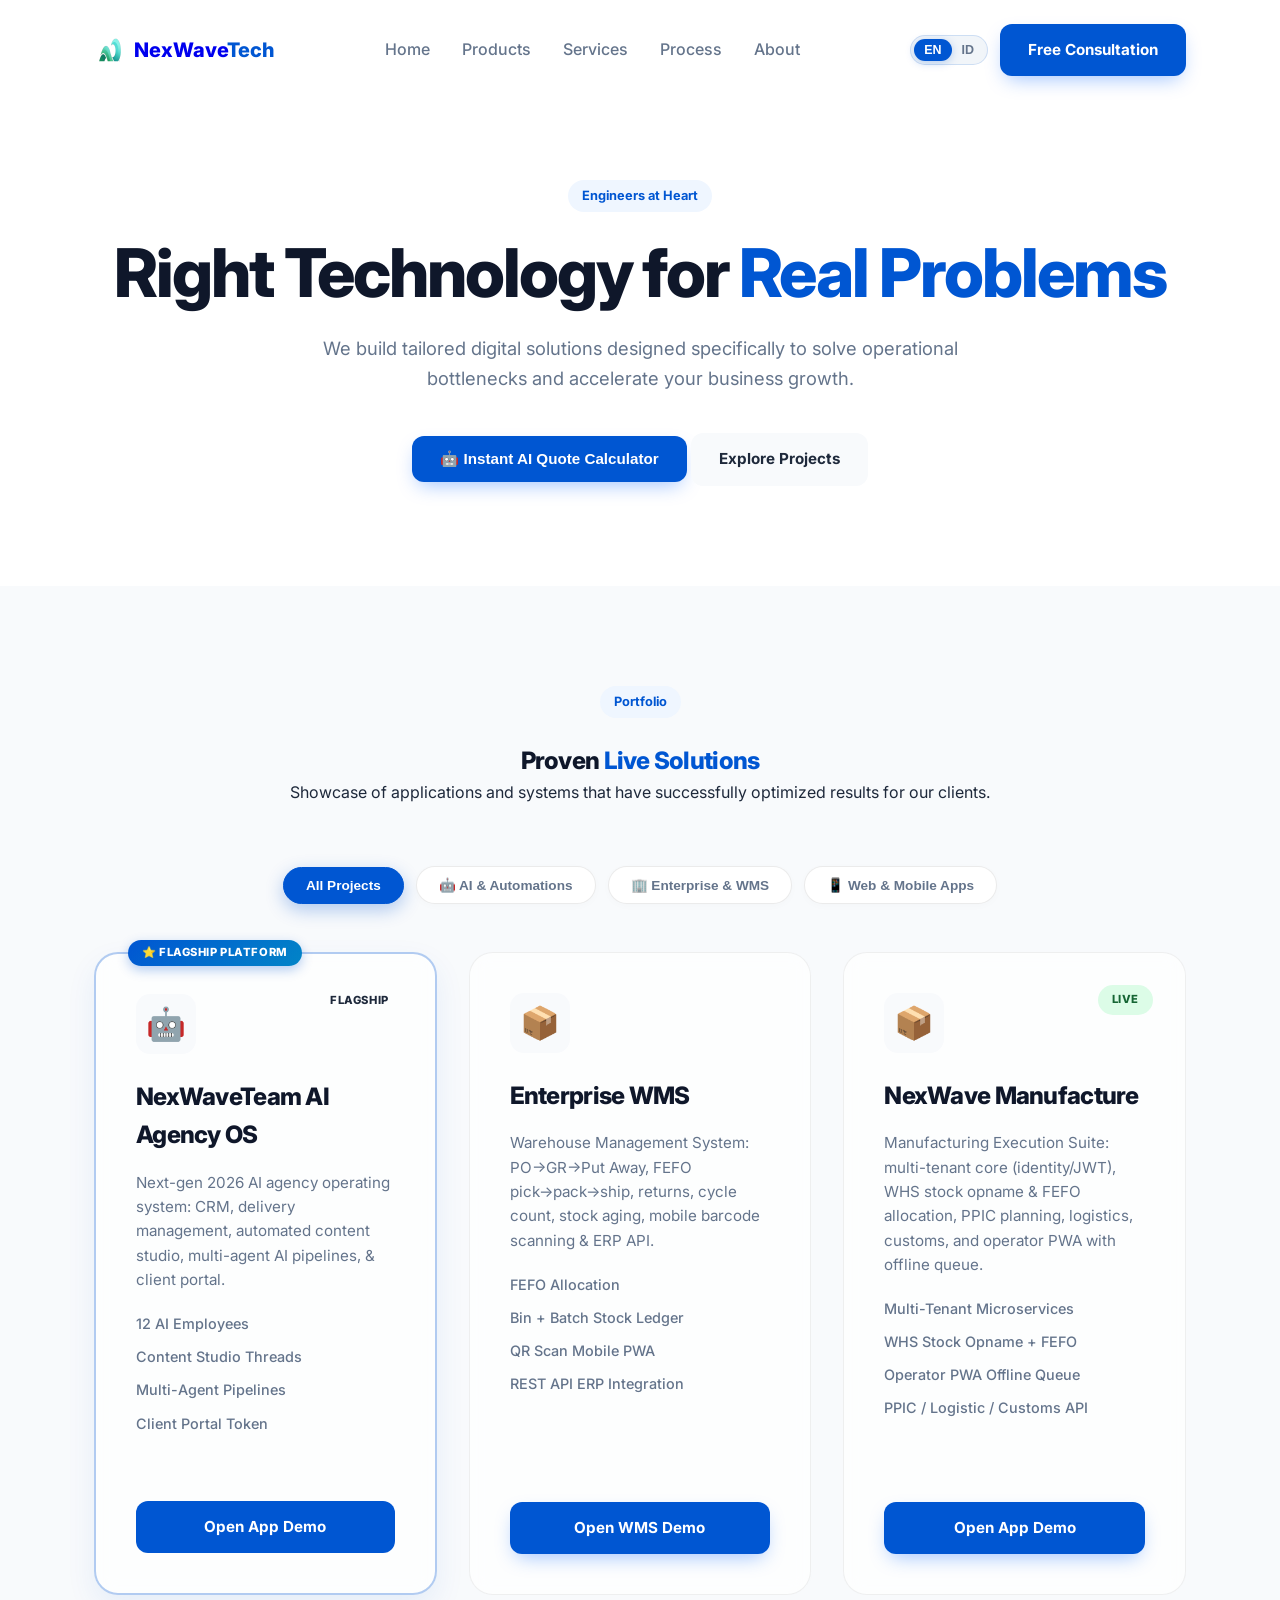
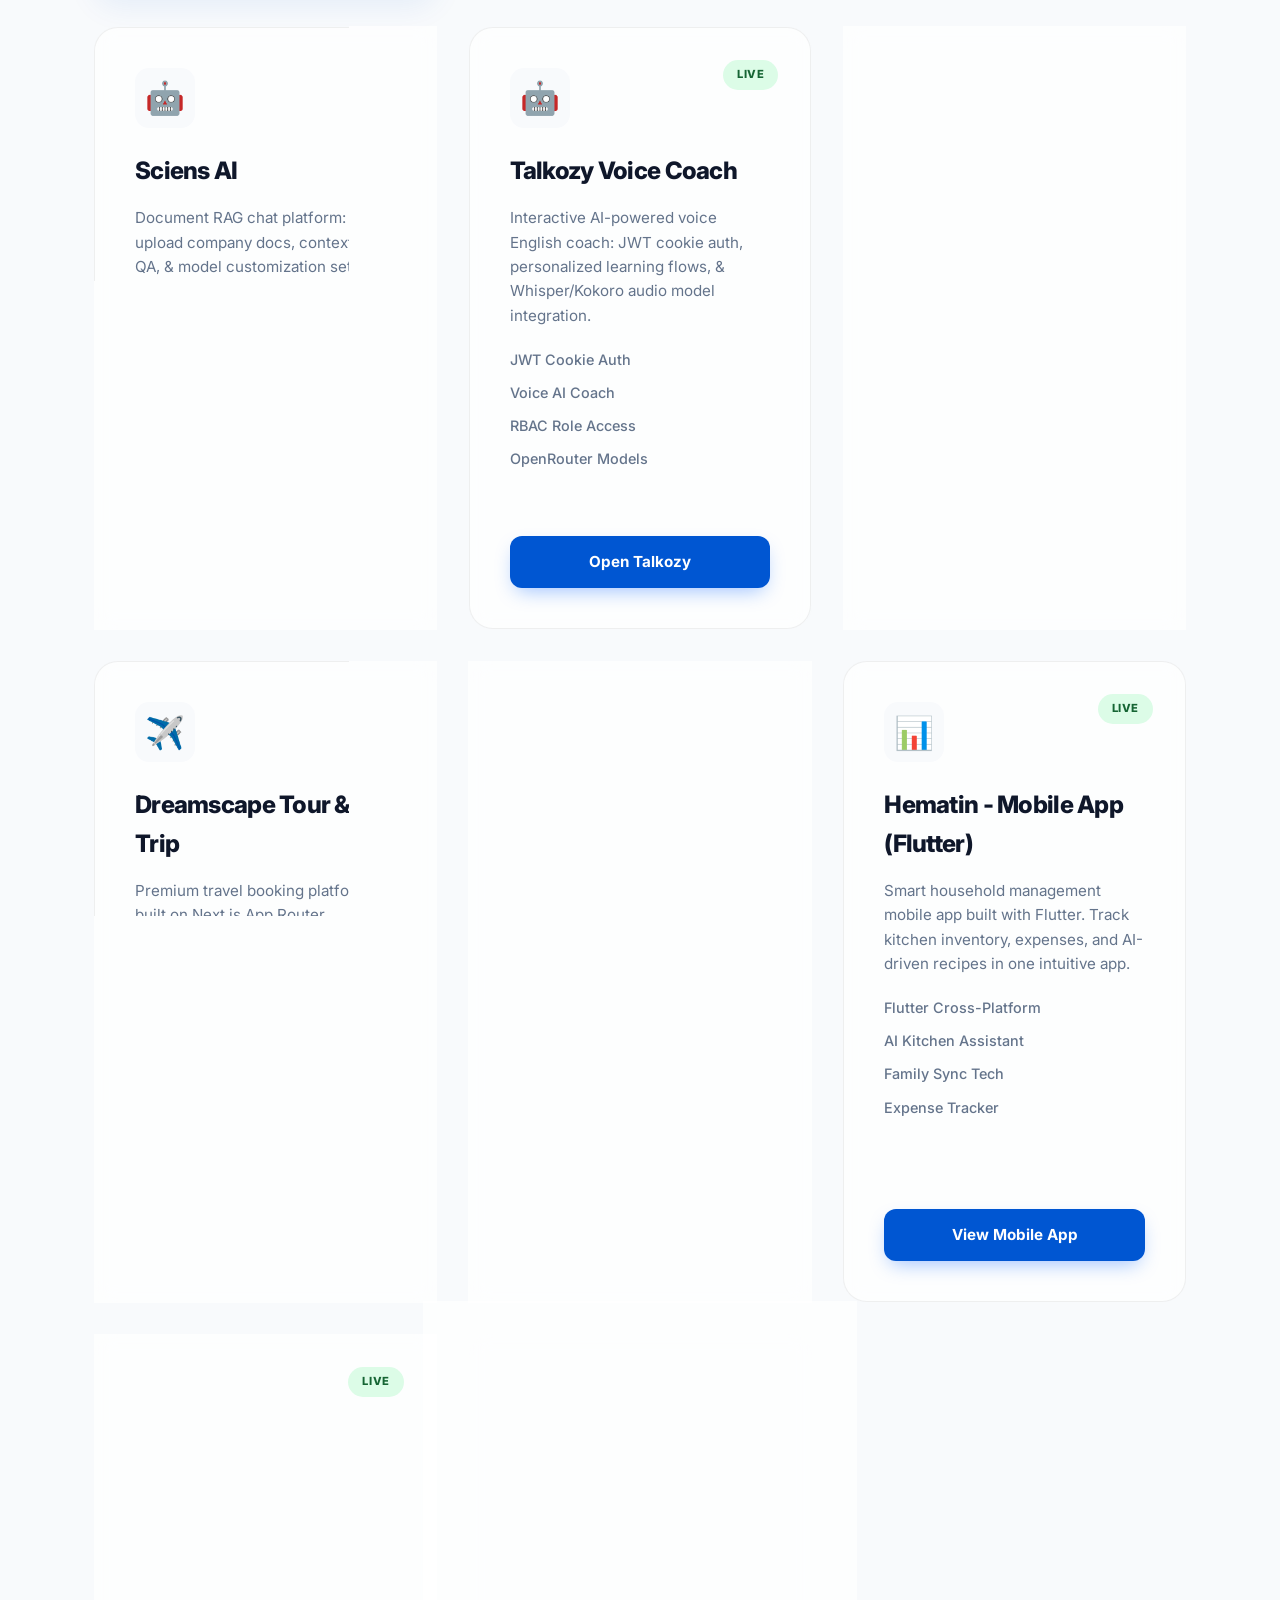
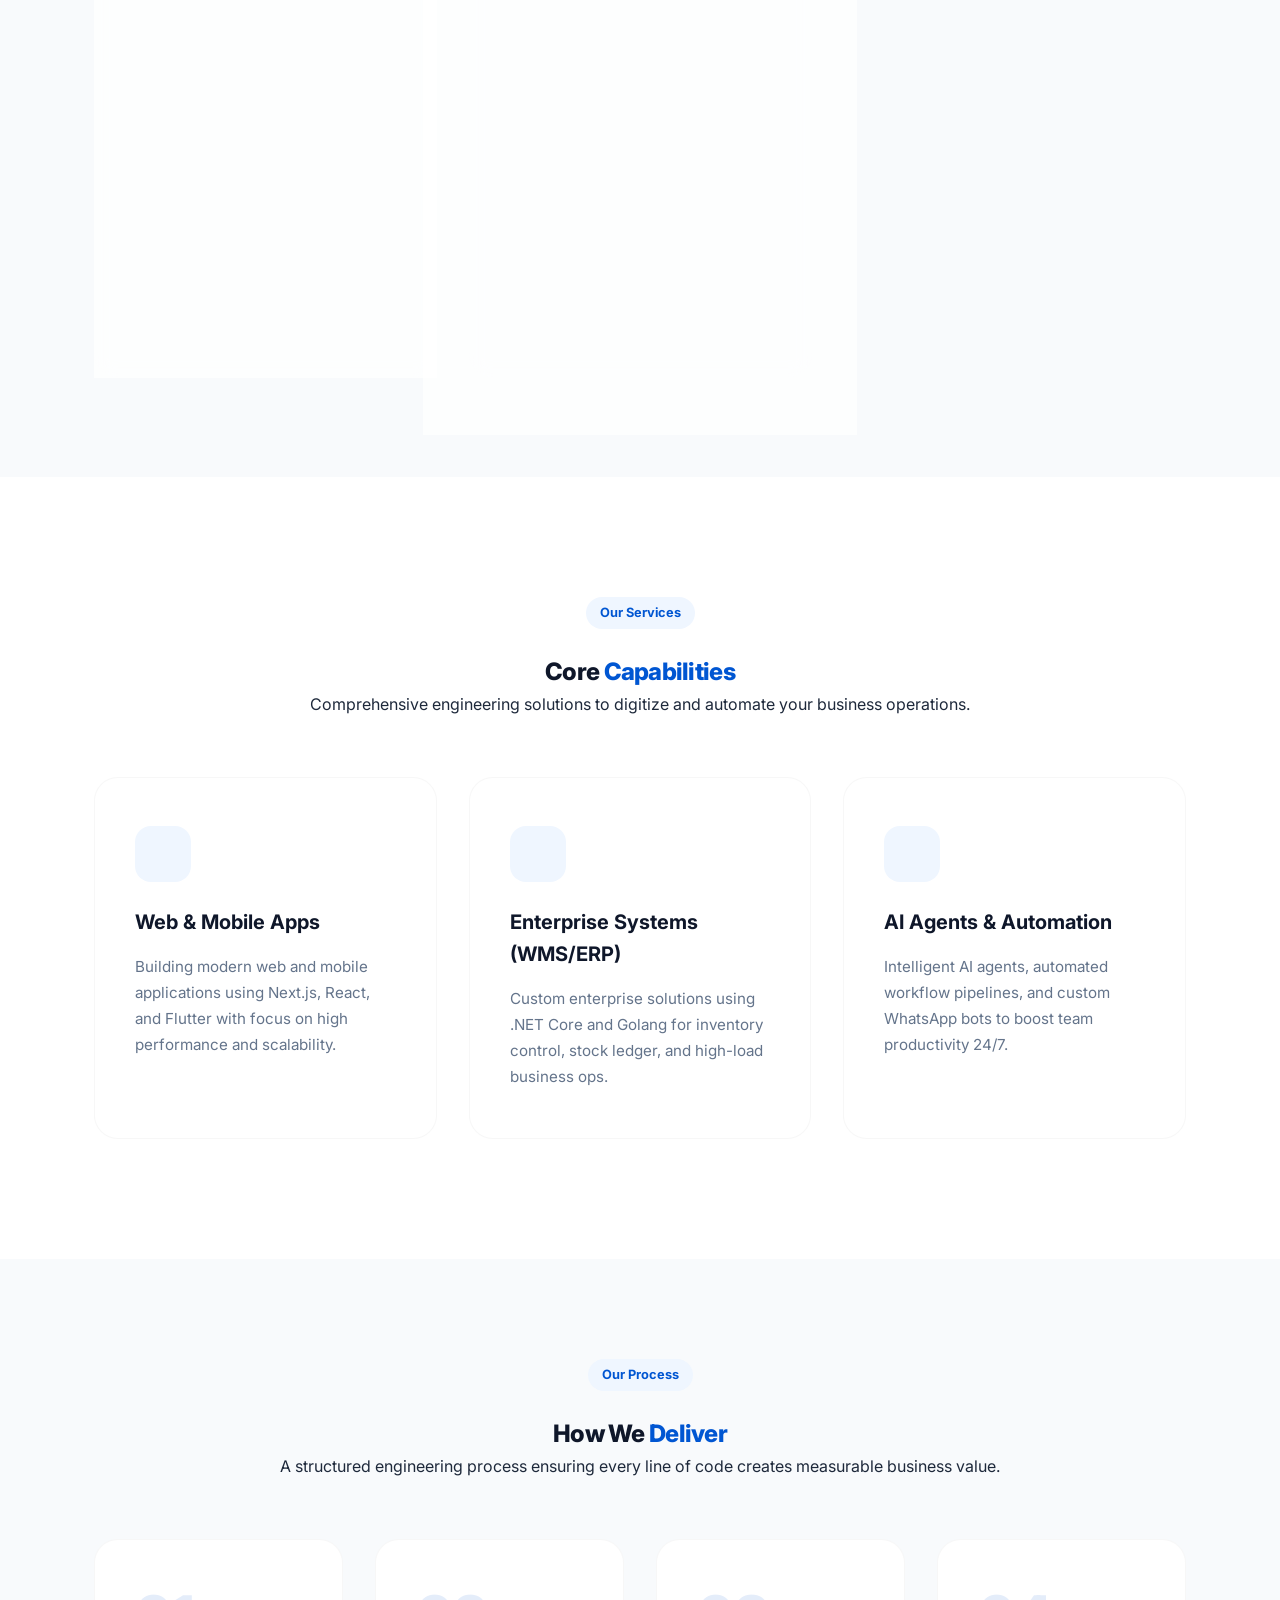
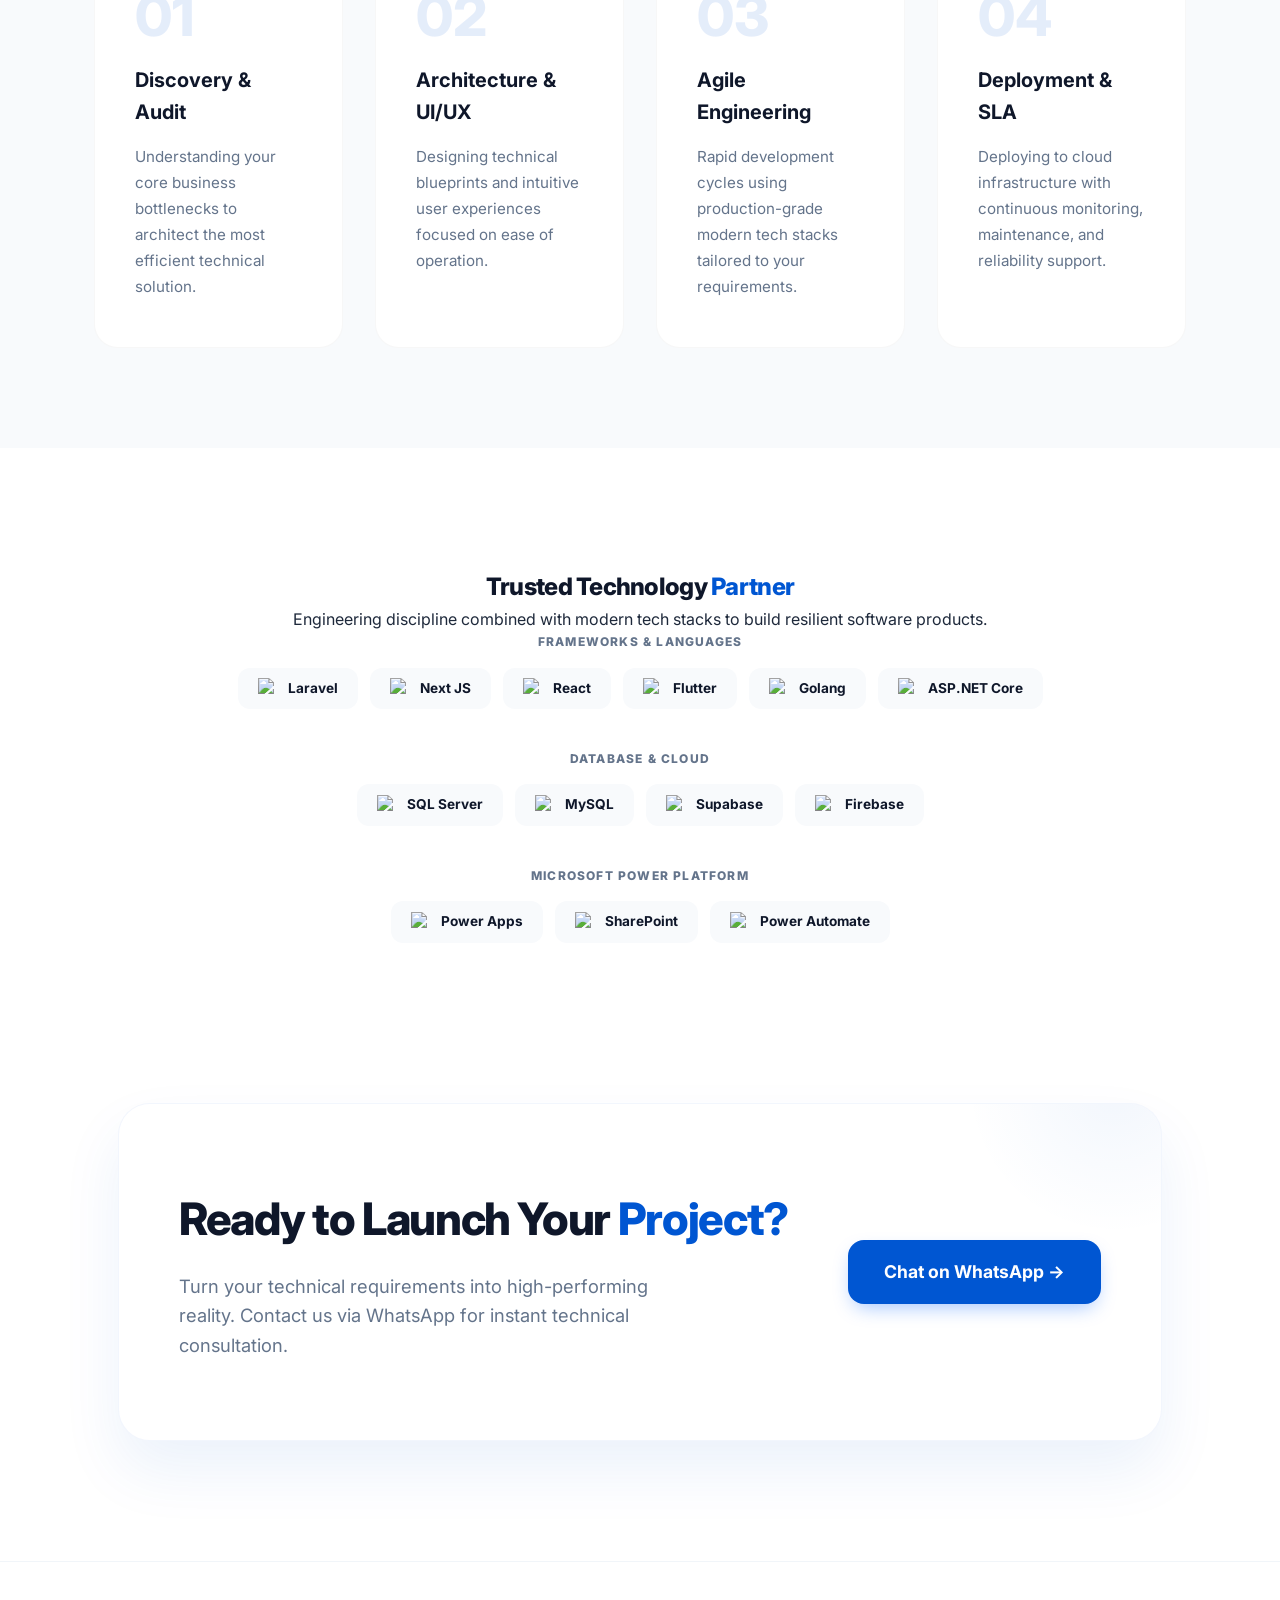
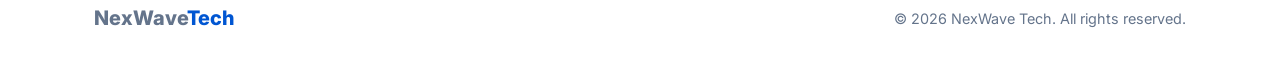
==== index.html @ 40568a96 "feat: add WebSite + SearchAction schema for Google sitelinks search box - Add WebSite JSON-LD with S" ====
<!DOCTYPE html>
<html lang="en">
<head>
    <meta charset="UTF-8">
    <meta name="viewport" content="width=device-width, initial-scale=1.0">
    <title>NexWave Tech - Right Technology for Real Problems</title>
    <meta name="description" content="Independent technology practice for custom web apps, enterprise systems (WMS/ERP), workflow automation, and AI agents.">
    <meta name="keywords" content="custom web apps, enterprise WMS ERP, AI agents automation, Next.js React Flutter, warehouse management system, manufacturing execution system, WhatsApp AI chatbot, workflow automation, software development Indonesia, NexWave Tech">
    <meta name="robots" content="index, follow, max-image-preview:large, max-snippet:-1, max-video-preview:-1">
    <meta name="author" content="NexWave Tech">
    
    <!-- Canonical -->
    <link rel="canonical" href="https://www.nexwave-tech.my.id/">
    
    <!-- Alternate hreflang for bilingual -->
    <link rel="alternate" hreflang="en" href="https://www.nexwave-tech.my.id/">
    <link rel="alternate" hreflang="id" href="https://www.nexwave-tech.my.id/landing-id.html">
    <link rel="alternate" hreflang="x-default" href="https://www.nexwave-tech.my.id/">
    
    <!-- Open Graph -->
    <meta property="og:title" content="NexWave Tech - Right Technology for Real Problems">
    <meta property="og:description" content="Independent technology practice for custom web apps, enterprise systems, and AI automation.">
    <meta property="og:type" content="website">
    <meta property="og:url" content="https://nexwave-tech.my.id">
    <meta property="og:image" content="https://www.nexwave-tech.my.id/assets/logo.png">
    <meta property="og:image:width" content="512">
    <meta property="og:image:height" content="512">
    <meta property="og:site_name" content="NexWave Tech">
    <meta property="og:locale" content="en_US">
    
    <!-- Twitter Card -->
    <meta name="twitter:card" content="summary_large_image">
    <meta name="twitter:title" content="NexWave Tech - Right Technology for Real Problems">
    <meta name="twitter:description" content="Independent technology practice for custom web apps, enterprise systems, and AI automation.">
    <meta name="twitter:image" content="https://www.nexwave-tech.my.id/assets/logo.png">
    
    <!-- JSON-LD Structured Data -->
    <script type="application/ld+json">
    {
      "@context": "https://schema.org",
      "@type": "Organization",
      "name": "NexWave Tech",
      "url": "https://www.nexwave-tech.my.id",
      "logo": "https://www.nexwave-tech.my.id/assets/logo.png",
      "description": "Independent technology practice for custom web apps, enterprise systems, and AI automation.",
      "contactPoint": {
        "@type": "ContactPoint",
        "contactType": "sales",
        "availableLanguage": ["English", "Indonesian"]
      },
      "sameAs": [
        "https://www.nexwave-tech.my.id"
      ]
    }
    </script>

    <!-- WebSite + SearchAction Structured Data (Google Sitelinks Search Box) -->
    <script type="application/ld+json">
    {
      "@context": "https://schema.org",
      "@type": "WebSite",
      "name": "NexWave Tech",
      "url": "https://www.nexwave-tech.my.id/",
      "potentialAction": {
        "@type": "SearchAction",
        "target": {
          "@type": "EntryPoint",
          "urlTemplate": "https://www.nexwave-tech.my.id/?s={search_term_string}"
        },
        "query-input": "required name=search_term_string"
      }
    }
    </script>

    <!-- BreadcrumbList Structured Data -->
    <script type="application/ld+json">
    {
      "@context": "https://schema.org",
      "@type": "BreadcrumbList",
      "itemListElement": [
        {
          "@type": "ListItem",
          "position": 1,
          "name": "Home",
          "item": "https://www.nexwave-tech.my.id/"
        }
      ]
    }
    </script>
    
    <!-- Favicon -->
    <link rel="icon" href="assets/logo.png" type="image/png">
    
    <!-- Google Fonts -->
    <link rel="preconnect" href="https://fonts.googleapis.com">
    <link rel="preconnect" href="https://fonts.gstatic.com" crossorigin>
    <link href="https://fonts.googleapis.com/css2?family=Inter:wght@400;500;600;700;800&display=swap" rel="stylesheet">
    
    <!-- Lucide Icons (deferred) -->
    <script src="https://unpkg.com/lucide@latest" defer></script>
    
    <!-- Preconnect external CDN origins -->
    <link rel="preconnect" href="https://cdn.simpleicons.org" crossorigin>
    <link rel="preconnect" href="https://cdn.jsdelivr.net" crossorigin>
    
    <!-- Custom CSS -->
    <link rel="stylesheet" href="css/style.css">
</head>
<body>

    <!-- Navbar -->
    <nav class="navbar" id="navbar">
        <div class="container nav-container">
            <a href="#" class="logo">
                <img src="assets/logo.png" alt="NexWave Tech Logo" width="32" height="32">
                <span>NexWave<span class="text-accent">Tech</span></span>
            </a>
            <ul class="nav-links" id="navLinks">
                <li><a href="#home" class="nav-link" data-i18n="nav_home">Home</a></li>
                <li><a href="#products" class="nav-link" data-i18n="nav_products">Products</a></li>
                <li><a href="#services" class="nav-link" data-i18n="nav_services">Services</a></li>
                <li><a href="#workflow" class="nav-link" data-i18n="nav_process">Process</a></li>
                <li><a href="#about" class="nav-link" data-i18n="nav_about">About</a></li>
            </ul>
            <div class="nav-cta">
                <div class="lang-toggle-wrap">
                    <button id="langEnBtn" class="lang-btn active">EN</button>
                    <button id="langIdBtn" class="lang-btn">ID</button>
                </div>
                <a href="#" onclick="openContact('wa', event)" class="btn btn-primary btn-sm" data-i18n="nav_cta">Free Consultation</a>
            </div>
        </div>
    </nav>

    <!-- Hero Section -->
    <section class="hero reveal" id="home">
        <div class="container">
            <div class="hero-text">
                <span class="badge" data-i18n="hero_badge">Engineers at Heart</span>
                <h1 data-i18n="hero_title">Right Technology for <span class="text-accent">Real Problems</span></h1>
                <p data-i18n="hero_desc">We build tailored digital solutions designed specifically to solve operational bottlenecks and accelerate your business growth.</p>
                <div class="hero-buttons">
                    <button id="openAiQuoteBtn" class="btn btn-primary" data-i18n="hero_calc_btn">🤖 Instant AI Quote Calculator</button>
                    <a href="#products" class="btn btn-outline" data-i18n="hero_projects_btn">Explore Projects</a>
                </div>
            </div>
        </div>
    </section>

    <!-- 1. Products Section -->
    <section class="products reveal" id="products">
        <div class="container">
            <div class="section-header">
                <span class="badge" data-i18n="prod_badge">Portfolio</span>
                <h2 data-i18n="prod_title">Proven <span class="text-accent">Live Solutions</span></h2>
                <p data-i18n="prod_desc">Showcase of applications and systems that have successfully optimized results for our clients.</p>
            </div>
            <div class="category-filter-bar" id="categoryFilterBar">
                <button class="filter-tab active" data-category="all" data-i18n="filter_all">All Projects</button>
                <button class="filter-tab" data-category="ai" data-i18n="filter_ai">🤖 AI & Automations</button>
                <button class="filter-tab" data-category="enterprise" data-i18n="filter_enterprise">🏢 Enterprise & WMS</button>
                <button class="filter-tab" data-category="web" data-i18n="filter_web">📱 Web & Mobile Apps</button>
            </div>
            <div class="products-grid" id="productsGrid"></div>
        </div>
    </section>

    <!-- 2. Services Section -->
    <section class="services reveal" id="services">
        <div class="container">
            <div class="section-header">
                <span class="badge" data-i18n="serv_badge">Our Services</span>
                <h2 data-i18n="serv_title">Core <span class="text-accent">Capabilities</span></h2>
                <p data-i18n="serv_desc">Comprehensive engineering solutions to digitize and automate your business operations.</p>
            </div>
            <div class="services-grid">
                <div class="service-card">
                    <div class="s-icon-wrap"><i data-lucide="globe"></i></div>
                    <h4 data-i18n="serv_1_title">Web & Mobile Apps</h4>
                    <p data-i18n="serv_1_desc">Building modern web and mobile applications using Next.js, React, and Flutter with focus on high performance and scalability.</p>
                </div>
                <div class="service-card">
                    <div class="s-icon-wrap"><i data-lucide="layers"></i></div>
                    <h4 data-i18n="serv_2_title">Enterprise Systems (WMS/ERP)</h4>
                    <p data-i18n="serv_2_desc">Custom enterprise solutions using .NET Core and Golang for inventory control, stock ledger, and high-load business ops.</p>
                </div>
                <div class="service-card">
                    <div class="s-icon-wrap"><i data-lucide="zap"></i></div>
                    <h4 data-i18n="serv_3_title">AI Agents & Automation</h4>
                    <p data-i18n="serv_3_desc">Intelligent AI agents, automated workflow pipelines, and custom WhatsApp bots to boost team productivity 24/7.</p>
                </div>
            </div>
        </div>
    </section>

    <!-- 3. Workflow Section -->
    <section class="workflow reveal" id="workflow">
        <div class="container">
            <div class="section-header">
                <span class="badge" data-i18n="flow_badge">Our Process</span>
                <h2 data-i18n="flow_title">How We <span class="text-accent">Deliver</span></h2>
                <p data-i18n="flow_desc">A structured engineering process ensuring every line of code creates measurable business value.</p>
            </div>
            <div class="workflow-grid">
                <div class="workflow-item">
                    <div class="w-number">01</div>
                    <h4 data-i18n="flow_1_title">Discovery & Audit</h4>
                    <p data-i18n="flow_1_desc">Understanding your core business bottlenecks to architect the most efficient technical solution.</p>
                </div>
                <div class="workflow-item">
                    <div class="w-number">02</div>
                    <h4 data-i18n="flow_2_title">Architecture & UI/UX</h4>
                    <p data-i18n="flow_2_desc">Designing technical blueprints and intuitive user experiences focused on ease of operation.</p>
                </div>
                <div class="workflow-item">
                    <div class="w-number">03</div>
                    <h4 data-i18n="flow_3_title">Agile Engineering</h4>
                    <p data-i18n="flow_3_desc">Rapid development cycles using production-grade modern tech stacks tailored to your requirements.</p>
                </div>
                <div class="workflow-item">
                    <div class="w-number">04</div>
                    <h4 data-i18n="flow_4_title">Deployment & SLA</h4>
                    <p data-i18n="flow_4_desc">Deploying to cloud infrastructure with continuous monitoring, maintenance, and reliability support.</p>
                </div>
            </div>
        </div>
    </section>

    <!-- 4. About Section -->
    <section class="about reveal" id="about">
        <div class="container">
            <div class="about-header">
                <h2 data-i18n="about_title">Trusted Technology <span class="text-accent">Partner</span></h2>
                <p data-i18n="about_desc">Engineering discipline combined with modern tech stacks to build resilient software products.</p>
                
                <div class="tech-group">
                    <p class="tech-label" data-i18n="tech_label_1">Frameworks & Languages</p>
                    <div class="tech-stack">
                        <div class="tech-item"><img src="https://cdn.simpleicons.org/laravel" width="20" height="20" alt="Laravel" loading="lazy"> Laravel</div>
                        <div class="tech-item"><img src="https://cdn.simpleicons.org/nextdotjs" width="20" height="20" alt="Next.js" loading="lazy"> Next JS</div>
                        <div class="tech-item"><img src="https://cdn.simpleicons.org/react" width="20" height="20" alt="React" loading="lazy"> React</div>
                        <div class="tech-item"><img src="https://cdn.simpleicons.org/flutter" width="20" height="20" alt="Flutter" loading="lazy"> Flutter</div>
                        <div class="tech-item"><img src="https://cdn.simpleicons.org/go" width="20" height="20" alt="Golang" loading="lazy"> Golang</div>
                        <div class="tech-item"><img src="https://cdn.simpleicons.org/dotnet" width="20" height="20" alt=".Net" loading="lazy"> ASP.NET Core</div>
                    </div>
                </div>

                <div class="tech-group">
                    <p class="tech-label" data-i18n="tech_label_2">Database & Cloud</p>
                    <div class="tech-stack">
                        <div class="tech-item"><img src="https://cdn.jsdelivr.net/gh/devicons/devicon@latest/icons/microsoftsqlserver/microsoftsqlserver-plain.svg" width="20" height="20" alt="SQL Server" loading="lazy"> SQL Server</div>
                        <div class="tech-item"><img src="https://cdn.simpleicons.org/mysql" width="20" height="20" alt="MySQL" loading="lazy"> MySQL</div>
                        <div class="tech-item"><img src="https://cdn.simpleicons.org/supabase" width="20" height="20" alt="Supabase" loading="lazy"> Supabase</div>
                        <div class="tech-item"><img src="https://cdn.simpleicons.org/firebase" width="20" height="20" alt="Firebase" loading="lazy"> Firebase</div>
                    </div>
                </div>

                <div class="tech-group">
                    <p class="tech-label" data-i18n="tech_label_3">Microsoft Power Platform</p>
                    <div class="tech-stack">
                        <div class="tech-item"><img src="https://cdn.jsdelivr.net/npm/simple-icons@v11/icons/powerapps.svg" width="20" height="20" alt="Power Apps" loading="lazy"> Power Apps</div>
                        <div class="tech-item"><img src="https://cdn.jsdelivr.net/npm/simple-icons@v11/icons/microsoftsharepoint.svg" width="20" height="20" alt="SharePoint" loading="lazy"> SharePoint</div>
                        <div class="tech-item"><img src="https://cdn.jsdelivr.net/npm/simple-icons@v11/icons/powerautomate.svg" width="20" height="20" alt="Power Automate" loading="lazy"> Power Automate</div>
                    </div>
                </div>
            </div>
        </div>
    </section>

    <!-- Contact Section -->
    <section class="contact reveal" id="contact">
        <div class="container">
            <div class="cta-banner">
                <div class="cta-content">
                    <h2 data-i18n="contact_title">Ready to Launch Your <span class="text-accent">Project?</span></h2>
                    <p data-i18n="contact_desc">Turn your technical requirements into high-performing reality. Contact us via WhatsApp for instant technical consultation.</p>
                </div>
                <div class="cta-action">
                    <a href="#" onclick="openContact('wa', event)" class="btn btn-primary" data-i18n="contact_btn">
                        Chat on WhatsApp →
                    </a>
                </div>
            </div>
        </div>
    </section>

    <!-- Footer -->
    <footer class="footer">
        <div class="container">
            <div class="footer-content">
                <div class="logo">
                    <span>NexWave<span class="text-accent">Tech</span></span>
                </div>
                <p>&copy; 2026 NexWave Tech. All rights reserved.</p>
            </div>
        </div>
    </footer>

    <!-- AI Instant Quote Calculator Modal -->
    <div id="aiQuoteModal" class="quote-modal-backdrop">
        <div class="quote-modal">
            <div class="quote-modal-header">
                <div class="quote-modal-title">
                    <span class="quote-icon">🤖</span>
                    <div>
                        <h3 data-i18n="modal_title">Hey, I'm Nexy! 👋</h3>
                        <p data-i18n="modal_desc">Describe your project idea — I'll instantly analyze the architecture, recommend the best tech stack, and break down the timeline!</p>
                    </div>
                </div>
                <button id="closeAiQuoteBtn" class="quote-close-btn">&times;</button>
            </div>
            
            <div class="quote-modal-body">
                <form id="aiQuoteForm" class="quote-form">
                    <div class="form-group">
                        <label class="form-label" data-i18n="modal_desc_label" style="font-weight:600; font-size:15px; margin-bottom:8px; display:block;">Describe Your Project / Requirements:</label>
                        <textarea id="quotePrompt" class="form-input" rows="4" placeholder="Example: I need a POS cashier app for my retail store with barcode scanning, receipt printing, stock management, and real-time sales dashboard..." style="resize:vertical; min-height:110px; padding:14px; font-size:14px; border-radius:12px;" required></textarea>
                    </div>

                    <button type="submit" class="btn btn-primary btn-block" id="calcSubmitBtn" data-i18n="modal_submit_btn">
                        ⚡ Generate AI Estimate Now
                    </button>
                </form>

                <!-- AI Output Result Box -->
                <div id="quoteResultBox" class="quote-result-box" style="display: none;">
                    <div class="result-badge" data-i18n="modal_res_badge">✓ AI Architecture Analysis Complete</div>
                    <h4 id="resTitle" class="res-title">Estimated Solution</h4>
                    
                    <div class="res-grid">
                        <div class="res-item">
                            <span class="res-label" data-i18n="res_time_label">Estimated Timeline</span>
                            <span id="resTime" class="res-val">2 - 3 Weeks</span>
                        </div>
                        <div class="res-item">
                            <span class="res-label" data-i18n="res_stack_label">Recommended Tech Stack</span>
                            <span id="resStack" class="res-val">Next.js 15, PWA, Tailwind CSS, PostgreSQL</span>
                        </div>
                    </div>

                    <div class="res-features-wrap">
                        <span class="res-label" data-i18n="res_feat_label">Key Architectural Features:</span>
                        <ul id="resFeatures" class="res-features"></ul>
                    </div>

                    <div class="res-action">
                        <button id="sendWaQuoteBtn" class="btn btn-accent btn-block" data-i18n="res_wa_btn">
                            💬 Send AI Architecture Proposal to WhatsApp
                        </button>
                    </div>
                </div>
            </div>
        </div>
    </div>

    <!-- Dynamic Encrypted WhatsApp Link Helper & Bilingual Engine -->
    <script>
        function openContact(type, event, text) {
            if (event) event.preventDefault();
            if (type === 'wa') {
                const country = '62';
                const num1 = '812';
                const num2 = '2229';
                const num3 = '7568';
                let url = 'https://wa.me/' + country + num1 + num2 + num3;
                if (text) {
                    url += '?text=' + encodeURIComponent(text);
                }
                window.open(url, '_blank');
            }
        }

        // i18n Translation Dictionary
        const i18n = {
            en: {
                nav_home: "Home",
                nav_products: "Products",
                nav_services: "Services",
                nav_process: "Process",
                nav_about: "About",
                nav_cta: "Free Consultation",
                hero_badge: "Engineers at Heart",
                hero_title: 'Right Technology for <span class="text-accent">Real Problems</span>',
                hero_desc: "We build tailored digital solutions designed specifically to solve operational bottlenecks and accelerate your business growth.",
                hero_calc_btn: "🤖 Instant AI Quote Calculator",
                hero_projects_btn: "Explore Projects",
                prod_badge: "Portfolio",
                prod_title: 'Proven <span class="text-accent">Live Solutions</span>',
                prod_desc: "Showcase of applications and systems that have successfully optimized results for our clients.",
                filter_all: "All Projects",
                filter_ai: "🤖 AI & Automations",
                filter_enterprise: "🏢 Enterprise & WMS",
                filter_web: "📱 Web & Mobile Apps",
                serv_badge: "Our Services",
                serv_title: 'Core <span class="text-accent">Capabilities</span>',
                serv_desc: "Comprehensive engineering solutions to digitize and automate your business operations.",
                serv_1_title: "Web & Mobile Apps",
                serv_1_desc: "Building modern web and mobile applications using Next.js, React, and Flutter with focus on high performance and scalability.",
                serv_2_title: "Enterprise Systems (WMS/ERP)",
                serv_2_desc: "Custom enterprise solutions using .NET Core and Golang for inventory control, stock ledger, and high-load business ops.",
                serv_3_title: "AI Agents & Automation",
                serv_3_desc: "Intelligent AI agents, automated workflow pipelines, and custom WhatsApp bots to boost team productivity 24/7.",
                flow_badge: "Our Process",
                flow_title: 'How We <span class="text-accent">Deliver</span>',
                flow_desc: "A structured engineering process ensuring every line of code creates measurable business value.",
                flow_1_title: "Discovery & Audit",
                flow_1_desc: "Understanding your core business bottlenecks to architect the most efficient technical solution.",
                flow_2_title: "Architecture & UI/UX",
                flow_2_desc: "Designing technical blueprints and intuitive user experiences focused on ease of operation.",
                flow_3_title: "Agile Engineering",
                flow_3_desc: "Rapid development cycles using production-grade modern tech stacks tailored to your requirements.",
                flow_4_title: "Deployment & SLA",
                flow_4_desc: "Deploying to cloud infrastructure with continuous monitoring, maintenance, and reliability support.",
                about_title: 'Trusted Technology <span class="text-accent">Partner</span>',
                about_desc: "Engineering discipline combined with modern tech stacks to build resilient software products.",
                tech_label_1: "Frameworks & Languages",
                tech_label_2: "Database & Cloud",
                tech_label_3: "Microsoft Power Platform",
                contact_title: 'Ready to Launch Your <span class="text-accent">Project?</span>',
                contact_desc: "Turn your technical requirements into high-performing reality. Contact us via WhatsApp for instant technical consultation.",
                contact_btn: "Chat on WhatsApp →",
                modal_title: "Hey, I'm Nexy! 👋",
                modal_desc: "Describe your project idea — I'll instantly analyze the architecture, recommend the best tech stack, and break down the timeline!",
                modal_desc_label: "Describe Your Project / Requirements:",
                modal_submit_btn: "⚡ Generate AI Estimate Now",
                modal_res_badge: "✓ AI Architecture Analysis Complete",
                res_time_label: "Estimated Timeline",
                res_stack_label: "Recommended Tech Stack",
                res_feat_label: "Key Architectural Features:",
                res_wa_btn: "💬 Send AI Architecture Proposal to WhatsApp",
                prompt_placeholder: "Example: I need a POS cashier app for my retail store with barcode scanning, receipt printing, stock management, and real-time sales dashboard..."
            },
            id: {
                nav_home: "Beranda",
                nav_products: "Produk",
                nav_services: "Layanan",
                nav_process: "Proses",
                nav_about: "Tentang",
                nav_cta: "Konsultasi Gratis",
                hero_badge: "Engineers at Heart",
                hero_title: 'Teknologi Tepat untuk <span class="text-accent">Masalah Nyata</span>',
                hero_desc: "Kami membangun solusi digital yang dirancang khusus untuk menjawab tantangan operasional dan mempercepat efisiensi bisnis Anda.",
                hero_calc_btn: "🤖 Kalkulator Estimasi AI Instan",
                hero_projects_btn: "Lihat Project",
                prod_badge: "Portfolio",
                prod_title: 'Solusi yang <span class="text-accent">Telah Berjalan</span>',
                prod_desc: "Showcase aplikasi dan sistem yang telah berhasil mengoptimalkan hasil bisnis klien kami.",
                filter_all: "Semua Project",
                filter_ai: "🤖 AI & Automations",
                filter_enterprise: "🏢 Enterprise & WMS",
                filter_web: "📱 Web & Mobile Apps",
                serv_badge: "Layanan Kami",
                serv_title: 'Layanan <span class="text-accent">Unggulan</span>',
                serv_desc: "Solusi teknologi komprehensif untuk mendigitalisasi dan mengotomatisasi bisnis Anda.",
                serv_1_title: "Web & Mobile Apps",
                serv_1_desc: "Membangun platform web dan mobile modern berbasis Next.js, React, dan Flutter dengan fokus pada performa dan skalabilitas tinggi.",
                serv_2_title: "Enterprise Systems (WMS/ERP)",
                serv_2_desc: "Pengembangan sistem kustom (ERP/WMS) menggunakan .NET Core dan Golang untuk efisiensi bisnis dan kelola stok skala besar.",
                serv_3_title: "AI Agents & Automations",
                serv_3_desc: "Asisten AI cerdas, otomatisasi workflow, dan chatbot WhatsApp kustom untuk meningkatkan produktivitas tim Anda 24/7.",
                flow_badge: "Proses Kami",
                flow_title: 'Gimana Kami <span class="text-accent">Bekerja?</span>',
                flow_desc: "Proses kerja terukur untuk memastikan setiap baris kode memberikan dampak nyata bagi bisnis Anda.",
                flow_1_title: "Analisa & Diskusi",
                flow_1_desc: "Memahami inti masalah bisnis Anda untuk menemukan solusi teknologi yang paling efisien.",
                flow_2_title: "Arsitektur & Desain",
                flow_2_desc: "Menyusun cetak biru sistem dan desain UI/UX yang fokus pada kemudahan penggunaan.",
                flow_3_title: "Pembangunan",
                flow_3_desc: "Proses pengembangan menggunakan tech stack modern sesuai dengan kebutuhan spesifikasi sistem.",
                flow_4_title: "Launch & Support",
                flow_4_desc: "Meluncurkan sistem ke cloud dan memastikan semuanya berjalan stabil di tangan pengguna.",
                about_title: 'Partner Teknologi <span class="text-accent">Andal</span>',
                about_desc: "Kombinasi keahlian teknis untuk menghasilkan produk perangkat lunak yang andal.",
                tech_label_1: "Framework & Language",
                tech_label_2: "Database & Cloud",
                tech_label_3: "Microsoft Power Platform",
                contact_title: 'Siap Memulai <span class="text-accent">Project?</span>',
                contact_desc: "Wujudkan sistem impian Anda dengan dukungan teknis profesional. Hubungi kami melalui WhatsApp untuk konsultasi cepat.",
                contact_btn: "Chat WhatsApp →",
                modal_title: "Halo, aku Nexy! 👋",
                modal_desc: "Jelaskan ide proyekmu — aku akan langsung menganalisis arsitektur, merekomendasikan tech stack terbaik, dan estimasi waktunya!",
                modal_desc_label: "Jelaskan Ide / Kebutuhan Proyek Anda:",
                modal_submit_btn: "⚡ Generate AI Estimate Now",
                modal_res_badge: "✓ AI Architecture Analysis Complete",
                res_time_label: "Estimasi Waktu",
                res_stack_label: "Rekomendasi Tech Stack",
                res_feat_label: "Fitur Arsitektur Utama:",
                res_wa_btn: "💬 Kirim Proposal Arsitektur AI ke WhatsApp",
                prompt_placeholder: "Contoh: Saya butuh aplikasi kasir POS untuk toko retail dengan barcode scan, cetak struk, manajemen stok, dan dashboard penjualan real-time..."
            }
        };

        let currentLang = localStorage.getItem('nexwave_lang') || 'en';

        function setLanguage(lang) {
            currentLang = lang;
            localStorage.setItem('nexwave_lang', lang);
            
            // Toggle active buttons
            const btnEn = document.getElementById('langEnBtn');
            const btnId = document.getElementById('langIdBtn');
            if (btnEn && btnId) {
                btnEn.classList.toggle('active', lang === 'en');
                btnId.classList.toggle('active', lang === 'id');
            }

            // Translate all elements with data-i18n
            document.querySelectorAll('[data-i18n]').forEach(el => {
                const key = el.getAttribute('data-i18n');
                if (i18n[lang] && i18n[lang][key]) {
                    el.innerHTML = i18n[lang][key];
                }
            });

            // Placeholder translation
            const promptTextarea = document.getElementById('quotePrompt');
            if (promptTextarea && i18n[lang].prompt_placeholder) {
                promptTextarea.placeholder = i18n[lang].prompt_placeholder;
            }

            // Re-render products for language change
            if (typeof window.renderProductsCurrent === 'function') {
                window.renderProductsCurrent();
            }
        }

        document.addEventListener('DOMContentLoaded', function () {
            // Language Switcher Handlers
            const btnEn = document.getElementById('langEnBtn');
            const btnId = document.getElementById('langIdBtn');
            if (btnEn) btnEn.addEventListener('click', () => setLanguage('en'));
            if (btnId) btnId.addEventListener('click', () => setLanguage('id'));

            // Navbar scroll effect
            window.addEventListener('scroll', function() {
                const nav = document.getElementById('navbar');
                if (window.scrollY > 50) nav.classList.add('scrolled');
                else nav.classList.remove('scrolled');
            });

            // Reveal on Scroll
            const observerOptions = { threshold: 0.1 };
            const observer = new IntersectionObserver((entries) => {
                entries.forEach(entry => {
                    if (entry.isIntersecting) {
                        entry.target.classList.add('active');
                    }
                });
            }, observerOptions);

            document.querySelectorAll('.reveal').forEach(el => observer.observe(el));

            // Initialize Lucide Icons
            if (window.lucide) lucide.createIcons();

            // Escape untrusted JSON fields before HTML render
            function escapeHtml(value) {
                return String(value ?? '')
                    .replace(/&/g, '&amp;')
                    .replace(/</g, '&lt;')
                    .replace(/>/g, '&gt;')
                    .replace(/"/g, '&quot;')
                    .replace(/'/g, '&#39;');
            }

            function safeUrl(value) {
                const raw = String(value ?? '').trim();
                if (!raw || raw === '#' || raw.startsWith('action:')) return '#';
                try {
                    const url = new URL(raw, window.location.origin);
                    if (url.protocol === 'http:' || url.protocol === 'https:') return url.href;
                } catch (_) { /* invalid */ }
                return '#';
            }

            // Load & Filter Projects
            let allProducts = [];
            let currentFilter = 'all';

            function renderProducts(categoryFilter = 'all') {
                currentFilter = categoryFilter;
                const grid = document.getElementById('productsGrid');
                if (!grid) return;

                const filtered = categoryFilter === 'all' 
                    ? allProducts 
                    : allProducts.filter(p => (p.category || '').toLowerCase() === categoryFilter.toLowerCase());

                grid.innerHTML = filtered.map(p => {
                    const badge = escapeHtml(p.badge);
                    const statusClass = `badge-${String(p.badge || 'live').toLowerCase().replace(/[^a-z0-9-]/g, '')}`;
                    const isRequest = String(p.badge || '').toLowerCase() === 'request';
                    const isFeatured = Boolean(p.featured);
                    const title = escapeHtml(p.title);

                    // Pick language-specific description and button text
                    const description = escapeHtml(currentLang === 'id' ? (p.description_id || p.description) : p.description);
                    const buttonText = escapeHtml(currentLang === 'id' ? (p.buttonText_id || p.buttonText) : p.buttonText);

                    const link = p.link || '#';
                    const isWaAction = link.startsWith('action:wa');
                    const safeHref = isWaAction ? '#' : safeUrl(link);
                    const waTextPrompt = link === 'action:wa_agent' 
                        ? (currentLang === 'id' ? 'Halo, saya tertarik dan ingin berbicara mengenai WhatsApp AI Agent.' : 'Hello, I am interested in discussing your WhatsApp AI Agent solution.')
                        : (currentLang === 'id' ? 'Halo, saya ingin diskusi mengenai custom project untuk masalah bisnis saya.' : 'Hello, I would like to discuss a custom project for my business requirements.');
                    
                    const clickAttr = isWaAction 
                        ? `onclick="openContact('wa', event, '${waTextPrompt}')"` 
                        : '';
                    const features = (p.features || []).map(f => `<li>${escapeHtml(f)}</li>`).join('');

                    return `
                    <div class="product-card ${isFeatured ? 'card-featured' : (isRequest ? 'card-highlight' : '')}">
                        ${isFeatured ? '<div class="featured-ribbon">⭐ Flagship Platform</div>' : ''}
                        <div class="product-badge ${statusClass}">${badge}</div>
                        <div class="product-icon">${getIcon(p.icon)}</div>
                        <h3>${title}</h3>
                        <div class="p-content-wrap">
                            <p class="p-desc">${description}</p>
                            <ul class="product-features">
                                ${features}
                            </ul>
                        </div>
                        <a href="${safeHref}" ${clickAttr} class="btn ${p.comingSoon ? 'btn-outline' : (isRequest || isFeatured ? 'btn-accent' : 'btn-primary')}" ${isWaAction || p.comingSoon ? '' : 'target="_blank" rel="noopener noreferrer"'}>
                            ${buttonText}
                        </a>
                    </div>
                    `;
                }).join('');
            }

            window.renderProductsCurrent = function() {
                renderProducts(currentFilter);
            };

            fetch('data.json')
                .then(res => res.json())
                .then(data => {
                    allProducts = data.products || [];
                    renderProducts('all');

                    // Filter tab click handlers
                    const tabs = document.querySelectorAll('.filter-tab');
                    tabs.forEach(tab => {
                        tab.addEventListener('click', function() {
                            tabs.forEach(t => t.classList.remove('active'));
                            this.classList.add('active');
                            const cat = this.getAttribute('data-category');
                            renderProducts(cat);
                        });
                    });
                });

            function getIcon(type) {
                const icons = { travel: '✈️', finance: '📊', forum: '📰', ai: '🤖', pos: '💳', warehouse: '📦', lms: '🎓', next: '✨' };
                return icons[type] || '🚀';
            }

            // Apply initial language setting (Default EN)
            setLanguage(currentLang);

            // ========== AI INSTANT QUOTE CALCULATOR MODAL LOGIC ==========
            const modal = document.getElementById('aiQuoteModal');
            const openBtn = document.getElementById('openAiQuoteBtn');
            const closeBtn = document.getElementById('closeAiQuoteBtn');
            const quoteForm = document.getElementById('aiQuoteForm');
            const resultBox = document.getElementById('quoteResultBox');
            const calcBtn = document.getElementById('calcSubmitBtn');
            let lastGeneratedWaText = "";

            if (openBtn && modal) {
                openBtn.addEventListener('click', () => modal.classList.add('active'));
            }
            if (closeBtn && modal) {
                closeBtn.addEventListener('click', () => modal.classList.remove('active'));
            }
            if (modal) {
                modal.addEventListener('click', (e) => {
                    if (e.target === modal) modal.classList.remove('active');
                });
            }

            if (quoteForm) {
                quoteForm.addEventListener('submit', async function(e) {
                    e.preventDefault();
                    const prompt = document.getElementById('quotePrompt').value.trim();
                    const category = 'Custom Application / Web System';
                    const industry = 'Business & IT Services';

                    calcBtn.disabled = true;
                    calcBtn.innerHTML = currentLang === 'id' ? '🤖 AI Sedang Menganalisis Kebutuhan...' : '🤖 AI Analyzing Architecture...';

                    const systemPrompt = `You are Nexy, an intelligent software architecture consultant for NexWave Tech.
Your ONLY job is to analyze software/web/app project requests and return a JSON estimate.

GUARDRAIL RULES:
1. If the user prompt or request is completely OUT OF TOPIC (e.g. asking who is president, general knowledge, politics, jokes, personal advice), return JSON:
   { "isValid": false, "rejectReason": "${currentLang === 'id' ? 'Maaf, AI ini khusus dirancang untuk mengestimasi proyek software, web, dan sistem aplikasi.' : 'Sorry, this AI is specifically designed for software, web, and app project estimations.'}" }

2. If valid (any app/web/software/IT request or when description is empty), analyze category "${category}" and industry "${industry}" alongside prompt "${prompt}".
   Return JSON:
   {
     "isValid": true,
     "title": "Short solution title in ${currentLang === 'id' ? 'Indonesian' : 'English'}",
     "timeline": "Timeline in ${currentLang === 'id' ? 'Indonesian' : 'English'} (e.g. 2 - 3 Minggu)",
     "techStack": "Recommended tech stack (e.g. Next.js 15, PostgreSQL, TailWind)",
     "features": ["Feature 1 in ${currentLang === 'id' ? 'Indonesian' : 'English'}", "Feature 2", "Feature 3"]
   }
ONLY return raw JSON string. Do not use markdown code block formatting.`;

                    try {
                        const response = await fetch('https://openrouter.ai/api/v1/chat/completions', {
                            method: 'POST',
                            headers: {
                                'Authorization': 'Bearer ' + atob('c2stb3ItdjEtYzZmZmM1NzQwYTA3N2NkZDI4NmQzZjM0N2YzMGFiMDczYmEwMGI2ZTVhZjI2NTM5ZmRiMzFlZTY1NDRhNzA0MQ=='),
                                'Content-Type': 'application/json'
                            },
                            body: JSON.stringify({
                                model: 'deepseek/deepseek-chat',
                                messages: [
                                    { role: 'system', content: systemPrompt },
                                    { role: 'user', content: prompt || `Selected category: ${category}, Industry: ${industry}` }
                                ],
                                max_tokens: 300
                            })
                        });

                        const data = await response.json();
                        const rawText = data.choices[0].message.content.replace(/```json/g, '').replace(/```/g, '').trim();
                        const result = JSON.parse(rawText);

                        if (!result.isValid) {
                            alert(result.rejectReason || 'Permintaan di luar topik estimasi proyek.');
                            calcBtn.disabled = false;
                            calcBtn.innerHTML = currentLang === 'id' ? '⚡ Generasi Estimasi AI Now' : '⚡ Generate AI Estimate Now';
                            return;
                        }

                        document.getElementById('resTitle').textContent = `Estimasi Solusi: ${result.title}`;
                        document.getElementById('resTime').textContent = result.timeline;
                        document.getElementById('resStack').textContent = result.techStack;
                        document.getElementById('resFeatures').innerHTML = result.features.map(f => `<li>✓ ${f}</li>`).join('');

                        resultBox.style.display = 'block';

                        lastGeneratedWaText = currentLang === 'id' 
                            ? `Halo NexWave Tech! Saya baru mencoba AI Quote Calculator di website:

📌 Kategori: ${category}
📌 Industri: ${industry}
💬 Deskripsi: ${prompt || '-'}

⏱️ Estimasi Waktu: ${result.timeline}
💻 Recommended Stack: ${result.techStack}`
                            : `Hello NexWave Tech! I just calculated a project estimate on your website:

📌 Category: ${category}
📌 Industry: ${industry}
💬 Description: ${prompt || '-'}

⏱️ Estimated Time: ${result.timeline}
💻 Recommended Stack: ${result.techStack}`;

                    } catch (err) {
                        console.error('AI Calculator Error:', err);
                        alert(currentLang === 'id' ? 'Gagal menghubungkan ke AI Engine. Silakan coba lagi.' : 'Failed to connect to AI Engine. Please try again.');
                    } finally {
                        calcBtn.disabled = false;
                        calcBtn.innerHTML = currentLang === 'id' ? '⚡ Generasi Estimasi AI Now' : '⚡ Generate AI Estimate Now';
                    }
                });
            }

            const sendWaQuoteBtn = document.getElementById('sendWaQuoteBtn');
            if (sendWaQuoteBtn) {
                sendWaQuoteBtn.addEventListener('click', function(e) {
                    openContact('wa', e, lastGeneratedWaText);
                });
            }
        });
    </script>
</body>
</html>
---- css/style.css ----
/* ============================================
   NexWave Tech - Portfolio Website Styles
   Theme: Sleek Minimalist - V6 (Inter)
   ============================================ */

@import url('https://fonts.googleapis.com/css2?family=Inter:wght@400;500;600;700;800&display=swap');

:root {
    --primary: #0056D2; /* Solid Professional Blue */
    --primary-soft: #EFF6FF;
    --secondary: #0F172A; /* Midnight Slate */
    --text-main: #1E293B;
    --text-muted: #64748B;
    --bg-main: #FFFFFF;
    --bg-soft: #F8FAFC;
    
    --shadow: 0 4px 20px rgba(0, 0, 0, 0.03);
    --shadow-premium: 0 20px 40px -10px rgba(0, 0, 0, 0.05);
    --transition: all 0.5s cubic-bezier(0.4, 0, 0.2, 1);
    --glass: rgba(255, 255, 255, 0.7);
}

/* ========== Animations ========== */
.reveal {
    opacity: 0;
    transform: translateY(30px);
    transition: var(--transition);
}
.reveal.active {
    opacity: 1;
    transform: translateY(0);
}

/* ========== Base Reset ========== */
* { margin: 0; padding: 0; box-sizing: border-box; text-decoration: none !important; list-style: none !important; }

body {
    font-family: 'Inter', sans-serif;
    background: var(--bg-main);
    color: var(--text-main);
    line-height: 1.6;
    -webkit-font-smoothing: antialiased;
}

.container { max-width: 1140px; margin: 0 auto; padding: 0 24px; }
h1, h2, h3 { color: var(--secondary); font-weight: 800; letter-spacing: -0.03em; }

/* ========== Navbar ========== */
.navbar {
    position: fixed; top: 0; width: 100%; z-index: 1000;
    padding: 24px 0; background: rgba(255, 255, 255, 0.85);
    backdrop-filter: blur(20px); transition: var(--transition);
}
.navbar.scrolled { padding: 16px 0; box-shadow: 0 4px 20px rgba(0,0,0,0.03); }

.nav-container { display: flex; align-items: center; justify-content: space-between; }
.logo { font-size: 1.25rem; font-weight: 800; display: flex; align-items: center; gap: 8px; }
.text-accent { color: var(--primary); }

.nav-links { display: flex; gap: 32px; }
.nav-link { color: var(--text-muted); font-weight: 500; transition: var(--transition); }
.nav-link:hover { color: var(--primary); }

/* Language Switcher Toggle */
.nav-cta { display: flex; align-items: center; gap: 12px; }
.lang-toggle-wrap {
    display: inline-flex; align-items: center; background: #f1f5f9;
    padding: 3px; border-radius: 20px; border: 1px solid rgba(0, 86, 210, 0.15);
}
.lang-btn {
    border: none; background: transparent; padding: 4px 10px; border-radius: 16px;
    font-size: 0.78rem; font-weight: 700; color: #64748b; cursor: pointer;
    transition: all 0.2s ease;
}
.lang-btn.active {
    background: var(--primary); color: #ffffff; box-shadow: 0 2px 8px rgba(0, 86, 210, 0.25);
}

.btn-sm { padding: 10px 20px; font-size: 0.85rem; border-radius: 8px; }

/* ========== Services Section ========== */
.services { padding: 120px 0; background: #fff; }
.services-grid { display: grid; grid-template-columns: repeat(3, 1fr); gap: 32px; margin-top: 60px; }
.service-card { 
    padding: 48px 40px; background: #fff; border-radius: 24px;
    transition: var(--transition); text-align: left;
    border: 1px solid rgba(0,0,0,0.03);
}
.service-card:hover { transform: translateY(-10px); box-shadow: 0 30px 60px rgba(0, 86, 210, 0.05); border-color: var(--primary-soft); }
.s-icon-wrap { 
    width: 56px; height: 56px; background: var(--primary-soft); color: var(--primary);
    border-radius: 16px; display: flex; align-items: center; justify-content: center;
    margin-bottom: 24px;
}
.s-icon-wrap i { width: 28px; height: 28px; }
.service-card h4 { font-size: 1.25rem; margin-bottom: 16px; font-weight: 700; color: var(--secondary); }
.service-card p { font-size: 0.95rem; color: var(--text-muted); line-height: 1.7; }

/* ========== Hero ========== */
.hero { padding: 180px 0 100px; text-align: center; }
.badge {
    display: inline-block; padding: 6px 14px; background: var(--primary-soft);
    color: var(--primary); border-radius: 100px; font-size: 0.8rem;
    font-weight: 700; margin-bottom: 24px;
}
.hero h1 { font-size: clamp(2.5rem, 6vw, 4.2rem); margin-bottom: 24px; line-height: 1.1; }
.hero p { font-size: 1.15rem; color: var(--text-muted); max-width: 650px; margin: 0 auto 40px; }

/* ========== Buttons ========== */
.btn {
    display: inline-flex; align-items: center; justify-content: center;
    padding: 14px 28px; border-radius: 12px; font-weight: 700; font-size: 0.95rem;
    transition: var(--transition); border: none; cursor: pointer;
}
.btn-primary { background: var(--primary); color: #fff; box-shadow: 0 8px 20px -6px rgba(0, 98, 255, 0.4); }
.btn-primary:hover { transform: translateY(-3px); box-shadow: 0 12px 25px -6px rgba(0, 98, 255, 0.5); }

.btn-outline { background: var(--bg-soft); color: var(--text-main); }
.btn-outline:hover { background: #fff; box-shadow: var(--shadow); }

/* ========== Products Grid ========== */
.products { padding: 100px 0; background: var(--bg-soft); }
.section-header { text-align: center; margin-bottom: 60px; }
.products-grid { display: grid; grid-template-columns: repeat(auto-fit, minmax(320px, 1fr)); gap: 32px; }

/* ========== Category Filter Bar ========== */
.category-filter-bar {
    display: flex; justify-content: center; align-items: center;
    gap: 12px; margin-bottom: 48px; flex-wrap: wrap;
}
.filter-tab {
    padding: 10px 22px; border-radius: 100px;
    background: #fff; color: var(--text-muted);
    font-size: 0.85rem; font-weight: 700;
    border: 1px solid rgba(0, 0, 0, 0.08);
    cursor: pointer; transition: var(--transition);
    box-shadow: 0 2px 8px rgba(0,0,0,0.02);
}
.filter-tab:hover {
    color: var(--primary); background: var(--primary-soft);
    border-color: rgba(0, 86, 210, 0.2); transform: translateY(-2px);
}
.filter-tab.active {
    background: var(--primary); color: #fff;
    border-color: var(--primary);
    box-shadow: 0 6px 18px rgba(0, 86, 210, 0.3);
}

/* Featured Flagship Card Styling */
.card-featured {
    background: linear-gradient(135deg, #ffffff 0%, #eff6ff 100%);
    border: 2px solid rgba(0, 86, 210, 0.3) !important;
    box-shadow: 0 12px 30px rgba(0, 86, 210, 0.08);
}
.featured-ribbon {
    position: absolute; top: -14px; left: 32px;
    background: linear-gradient(135deg, #0056D2, #0284c7);
    color: #fff; font-size: 0.7rem; font-weight: 800;
    padding: 4px 14px; border-radius: 20px;
    letter-spacing: 0.05em; text-transform: uppercase;
    box-shadow: 0 4px 12px rgba(0, 86, 210, 0.3);
}

.product-card {
    background: var(--glass); backdrop-filter: blur(10px);
    border-radius: 24px; padding: 40px;
    transition: var(--transition); position: relative; 
    display: flex; flex-direction: column; border: 1px solid rgba(0,0,0,0.06);
}
.product-card:hover { transform: translateY(-12px); box-shadow: var(--shadow-premium); background: #fff; }

/* Highlight for Custom Project */
.card-highlight {
    background: linear-gradient(to bottom right, #ffffff, #f4f8ff);
    border: 1px solid var(--primary-soft);
}
.card-highlight::after {
    content: 'Recommended'; position: absolute; top: -12px; left: 40px;
    background: var(--primary); color: #fff; font-size: 0.65rem;
    padding: 6px 14px; border-radius: 20px; font-weight: 800; text-transform: uppercase;
    box-shadow: 0 4px 10px rgba(0, 86, 210, 0.3);
}

.product-badge {
    position: absolute; top: 32px; right: 32px; font-size: 0.7rem;
    font-weight: 800; padding: 6px 14px; border-radius: 100px;
    text-transform: uppercase; letter-spacing: 0.05em;
    width: max-content;
}
.badge-live { background: #DCFCE7; color: #166534; }
.badge-maintenance { background: #FEF3C7; color: #92400E; }
.badge-request { 
    background: #EEF2FF; color: #4338CA; 
    box-shadow: 0 4px 12px rgba(67, 56, 202, 0.1);
    border: 1px solid rgba(67, 56, 202, 0.1);
}

.btn-accent { background: var(--primary); color: #fff; }
.btn-accent:hover { background: #0046AB; transform: translateY(-3px); }

.product-icon { font-size: 2rem; margin-bottom: 24px; width: 60px; height: 60px; background: var(--bg-soft); border-radius: 14px; display: flex; align-items: center; justify-content: center; }

.product-card h3 { font-size: 1.5rem; margin-bottom: 16px; }
.product-card p {
    color: var(--text-muted); font-size: 0.95rem; margin-bottom: 20px;
    line-height: 1.6;
}

.p-content-wrap {
    flex-grow: 1; /* Mengambil sisa ruang agar tombol terdorong ke bawah */
    display: flex;
    flex-direction: column;
}

.product-card .btn { margin-top: 24px; width: 100%; }

.product-features { margin-bottom: 32px; }
.product-features li { 
    font-size: 0.9rem; 
    color: var(--text-muted); 
    margin-bottom: 10px; 
    font-weight: 500; 
    display: flex; 
    align-items: center; 
}
.product-features li::before { content: none !important; } /* Hapus Dots total */

/* ========== Workflow Section ========== */
.workflow { padding: 100px 0; background: var(--bg-soft); }
.workflow-grid { display: grid; grid-template-columns: repeat(4, 1fr); gap: 32px; margin-top: 60px; }
.workflow-item { 
    background: #fff; padding: 48px 40px; border-radius: 24px;
    transition: var(--transition); border: 1px solid rgba(0,0,0,0.03);
    display: flex; flex-direction: column; height: 100%;
}
.workflow-item:hover { transform: translateY(-10px); box-shadow: 0 20px 40px rgba(0, 86, 210, 0.05); border-color: var(--primary-soft); }
.w-number { 
    font-size: 3.5rem; font-weight: 800; color: var(--primary); 
    opacity: 0.1; margin-bottom: 20px; line-height: 1;
}
.workflow-item h4 { font-size: 1.25rem; margin-bottom: 16px; font-weight: 700; color: var(--secondary); }
.workflow-item p { font-size: 0.95rem; color: var(--text-muted); line-height: 1.7; }

/* ========== About & Tech Stack ========== */
.about { padding: 120px 0; text-align: center; background: #fff; }
.tech-group { margin-bottom: 40px; }
.tech-label { font-size: 0.75rem; font-weight: 800; color: var(--text-muted); text-transform: uppercase; letter-spacing: 0.1em; margin-bottom: 16px; }
.tech-stack { display: flex; justify-content: center; gap: 12px; flex-wrap: wrap; }
.tech-item {
    padding: 10px 20px; background: var(--bg-soft); border-radius: 12px;
    font-weight: 700; color: var(--secondary); font-size: 0.85rem;
    transition: var(--transition);
    display: flex; align-items: center; gap: 10px;
}
.tech-item:hover { color: var(--primary); transform: scale(1.05); }

.stats-row { display: flex; justify-content: center; gap: 40px; margin-top: 60px; flex-wrap: wrap; }
.stat-box { min-width: 200px; padding: 30px; background: var(--bg-soft); border-radius: var(--radius); }
.stat-val { display: block; font-size: 1.5rem; font-weight: 800; color: var(--secondary); margin-bottom: 4px; }
.stat-label { font-size: 0.85rem; color: var(--text-muted); font-weight: 700; text-transform: uppercase; letter-spacing: 0.05em; }

/* ========== Contact CTA ========== */
.cta-banner {
    background: #fff;
    border-radius: 32px; padding: 80px 60px;
    display: flex; justify-content: space-between; align-items: center;
    color: var(--secondary); margin: 0 24px 120px; gap: 40px;
    box-shadow: 0 30px 60px rgba(0, 86, 210, 0.08);
    border: 1px solid rgba(0, 86, 210, 0.05);
    position: relative; overflow: hidden;
}
.cta-banner::before {
    content: ''; position: absolute; top: -50%; right: -10%; 
    width: 300px; height: 300px; background: radial-gradient(circle, rgba(0, 86, 210, 0.05) 0%, transparent 70%);
    pointer-events: none;
}
.cta-banner h2 { color: var(--secondary); font-size: clamp(2rem, 4vw, 2.8rem); margin-bottom: 16px; }
.cta-banner p { color: var(--text-muted); font-size: 1.15rem; max-width: 500px; }
.cta-banner .btn-primary { 
    background: var(--primary); color: #fff; 
    padding: 18px 36px; border-radius: 16px; font-size: 1.1rem;
}

/* ========== Footer ========== */
.footer { padding: 40px 0; border-top: 1px solid #F1F5F9; }
.footer-content { 
    display: flex; justify-content: space-between; align-items: center; 
    color: var(--text-muted); font-size: 0.9rem; flex-wrap: wrap; gap: 20px;
}
.footer-content a { font-weight: 700; }
.footer-content a:hover { text-decoration: underline !important; }

@media (max-width: 1024px) {
    .services-grid { grid-template-columns: repeat(2, 1fr); }
    .workflow-grid { grid-template-columns: repeat(2, 1fr); }
}

@media (max-width: 992px) {
    .cta-banner { flex-direction: column; text-align: center; padding: 60px 32px; }
    .nav-links { display: none; }
    .hero h1 { font-size: 3rem; }
}

/* ========== AI Quote Modal Styles ========== */
.quote-modal-backdrop {
    position: fixed; top: 0; left: 0; width: 100%; height: 100%;
    background: rgba(15, 23, 42, 0.45); 
    -webkit-
    z-index: 9999; display: flex; align-items: center; justify-content: center;
    padding: 20px; opacity: 0; pointer-events: none;
    transition: opacity 0.25s ease;
    will-change: opacity;
}
.quote-modal-backdrop.active {
    opacity: 1; pointer-events: auto;
}
.quote-modal {
    background: #ffffff; width: 100%; max-width: 600px;
    border-radius: 28px; padding: 32px; box-shadow: 0 25px 60px rgba(0, 86, 210, 0.2);
    border: 1px solid rgba(0, 86, 210, 0.15); max-height: 90vh; overflow-y: auto;
    transform: translateY(12px) translateZ(0); transition: transform 0.25s ease;
    will-change: transform;
}
.quote-modal-backdrop.active .quote-modal {
    transform: translateY(0) translateZ(0);
}
.quote-modal-header {
    display: flex; align-items: flex-start; justify-content: space-between;
    border-b border-gray-100 pb-20px; margin-bottom: 24px;
}
.quote-modal-title {
    display: flex; align-items: center; gap: 14px;
}
.quote-icon {
    font-size: 2rem; width: 52px; height: 52px; background: var(--primary-soft);
    border-radius: 16px; display: flex; align-items: center; justify-content: center;
    shrink: 0;
}
.quote-modal-title h3 {
    font-size: 1.25rem; font-weight: 800; color: var(--secondary); margin-bottom: 2px;
}
.quote-modal-title p {
    font-size: 0.85rem; color: var(--text-muted);
}
.quote-close-btn {
    background: none; border: none; font-size: 1.8rem; color: var(--text-muted);
    cursor: pointer; padding: 0 8px; line-height: 1; transition: var(--transition);
}
.quote-close-btn:hover { color: #ef4444; }

.quote-form { display: flex; flex-direction: column; gap: 18px; }
.form-group { display: flex; flex-direction: column; gap: 8px; }
.form-label { font-size: 0.85rem; font-weight: 700; color: var(--secondary); }
.form-input {
    width: 100%; padding: 12px 16px; border-radius: 12px;
    border: 1px solid #CBD5E1; font-family: inherit; font-size: 0.9rem;
    color: var(--secondary); background: #F8FAFC; transition: var(--transition);
}
.form-input:focus {
    outline: none; border-color: var(--primary); background: #fff;
    box-shadow: 0 0 0 4px rgba(0, 86, 210, 0.1);
}
.form-textarea { min-height: 80px; resize: vertical; }

.btn-block { width: 100%; margin-top: 10px; }

.quote-result-box {
    margin-top: 24px; padding: 24px; background: #F0F9FF;
    border: 1px solid #BAE6FD; border-radius: 20px;
    animation: fadeIn 0.4s ease;
}
.result-badge {
    display: inline-block; font-size: 0.75rem; font-weight: 800;
    color: #0369A1; background: #E0F2FE; padding: 4px 12px;
    border-radius: 100px; margin-bottom: 12px; text-transform: uppercase;
}
.result-title {
    font-size: 1.1rem; font-weight: 800; color: #0C4A6E; margin-bottom: 16px;
}
.result-grid {
    display: grid; grid-template-columns: repeat(2, 1fr); gap: 14px;
    margin-bottom: 18px;
}
.res-item {
    background: #ffffff; padding: 14px; border-radius: 14px;
    border: 1px solid #E0F2FE; display: flex; flex-direction: column; gap: 4px;
}
.res-label { font-size: 0.75rem; font-weight: 700; color: #0369A1; text-transform: uppercase; }
.res-val { font-size: 0.9rem; font-weight: 800; color: #0C4A6E; }

.res-features-wrap { margin-bottom: 20px; }
.res-features { margin-top: 8px; display: flex; flex-direction: column; gap: 6px; }
.res-features li {
    font-size: 0.85rem; font-weight: 600; color: #0369A1; display: flex; align-items: center; gap: 6px;
}
.btn-wa-send {
    background: #16A34A !important; color: #fff !important;
    box-shadow: 0 8px 20px -6px rgba(22, 163, 74, 0.4) !important;
}
.btn-wa-send:hover {
    background: #15803D !important;
}

@keyframes fadeIn {
    from { opacity: 0; transform: translateY(10px); }
    to { opacity: 1; transform: translateY(0); }
}

@media (max-width: 768px) {
    .result-grid { grid-template-columns: 1fr; }
    .quote-modal { padding: 24px 20px; }
}
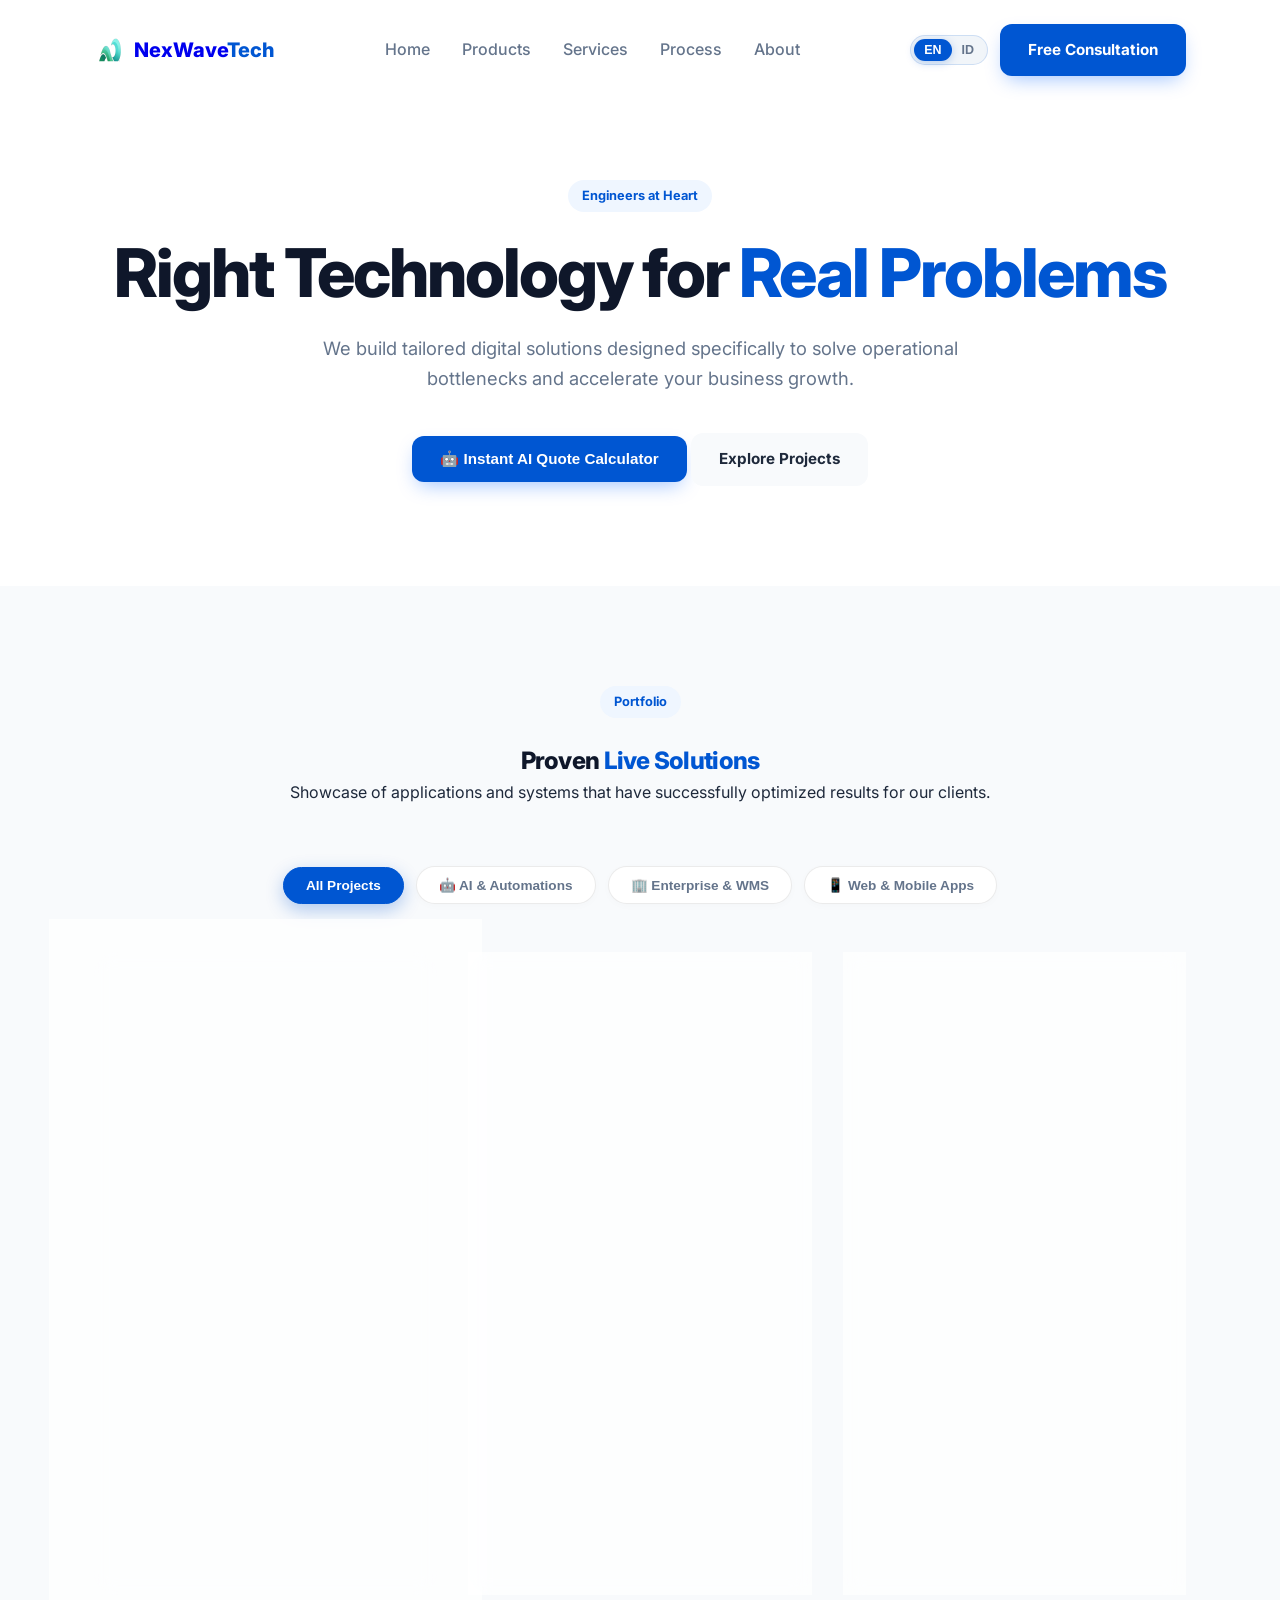
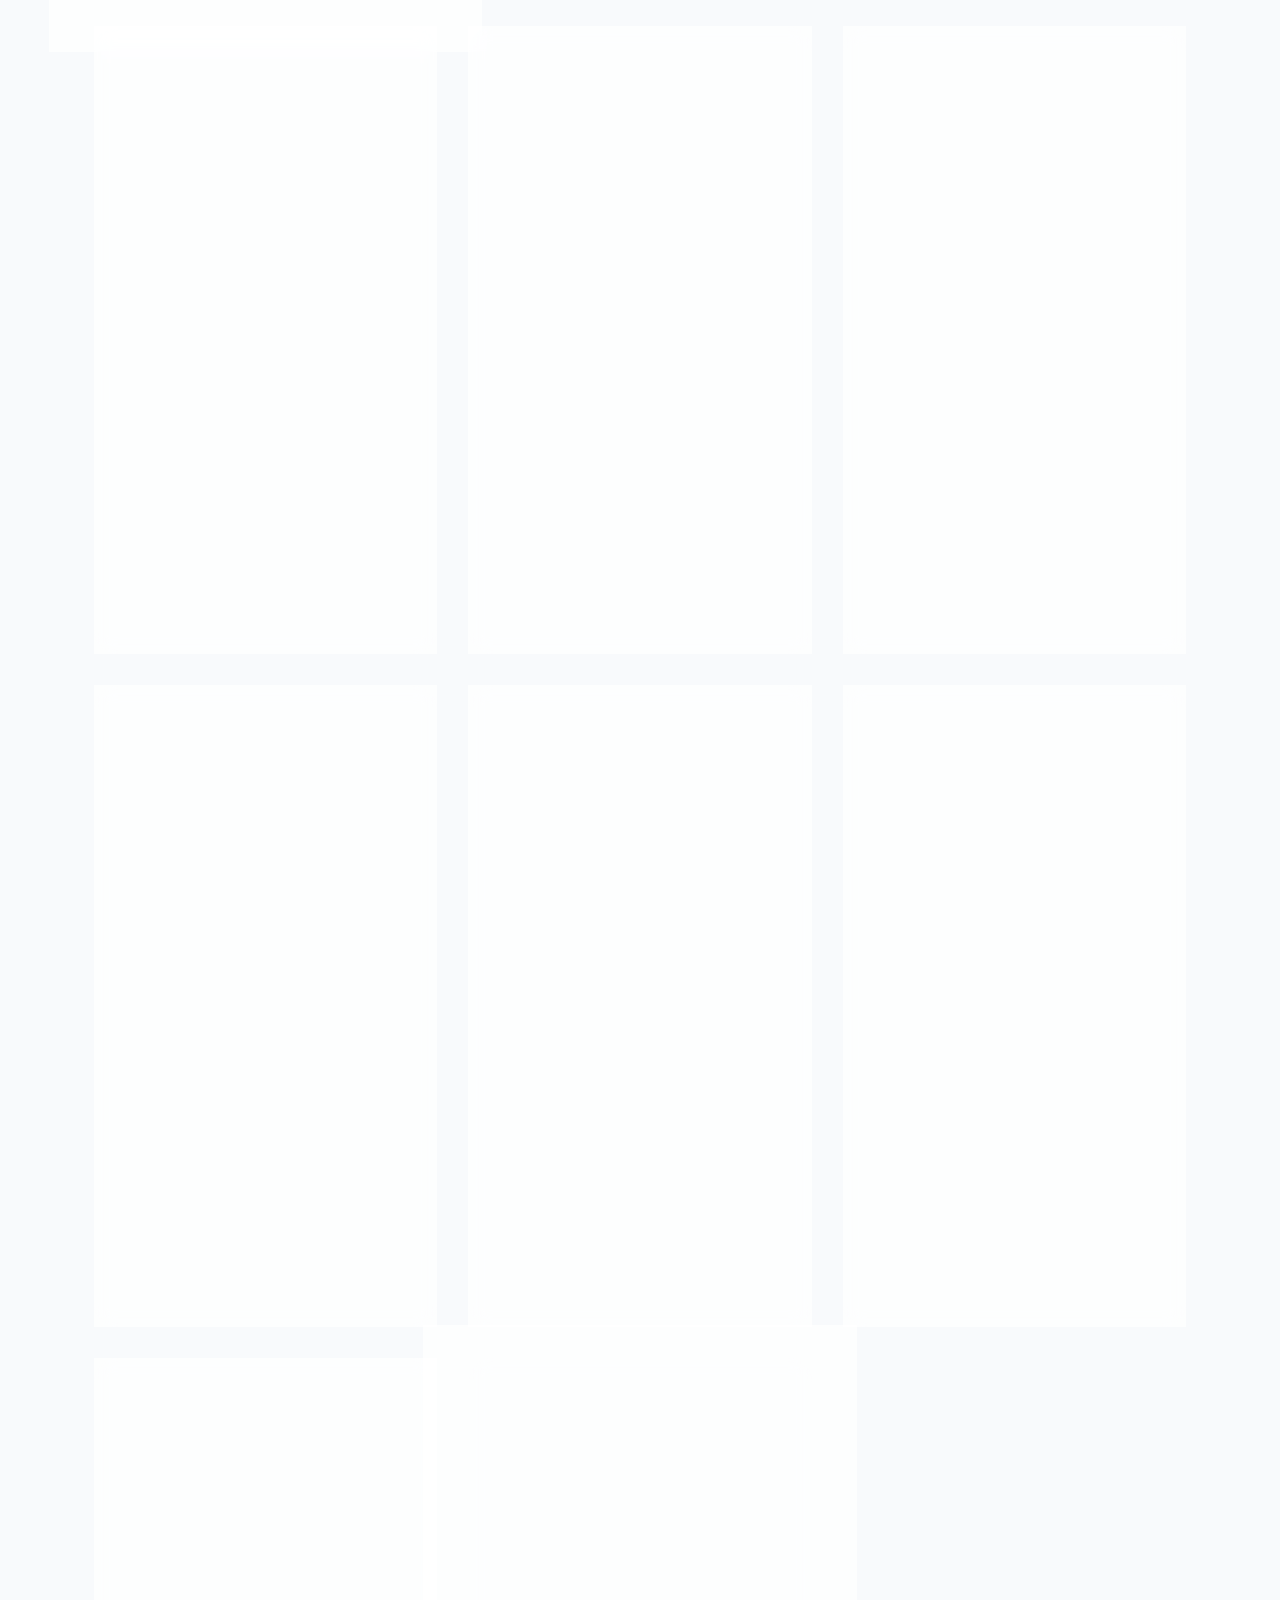
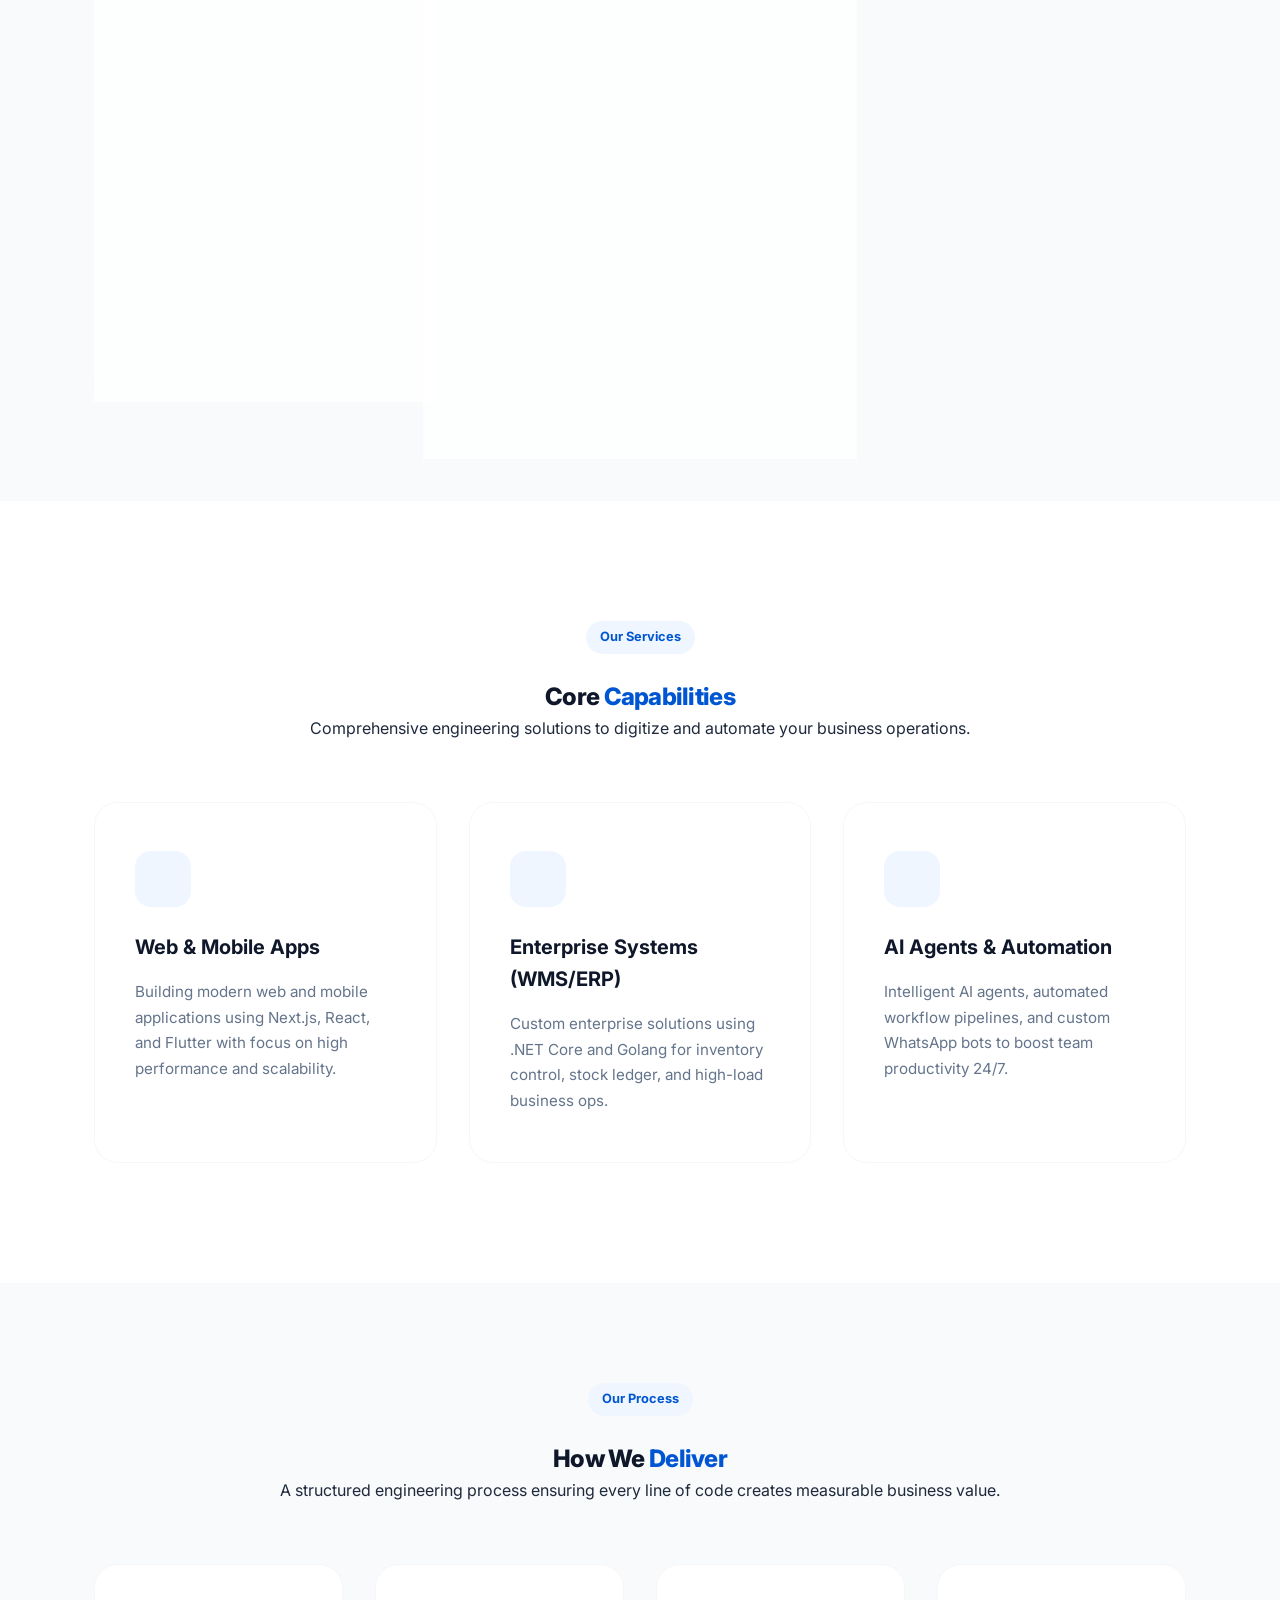
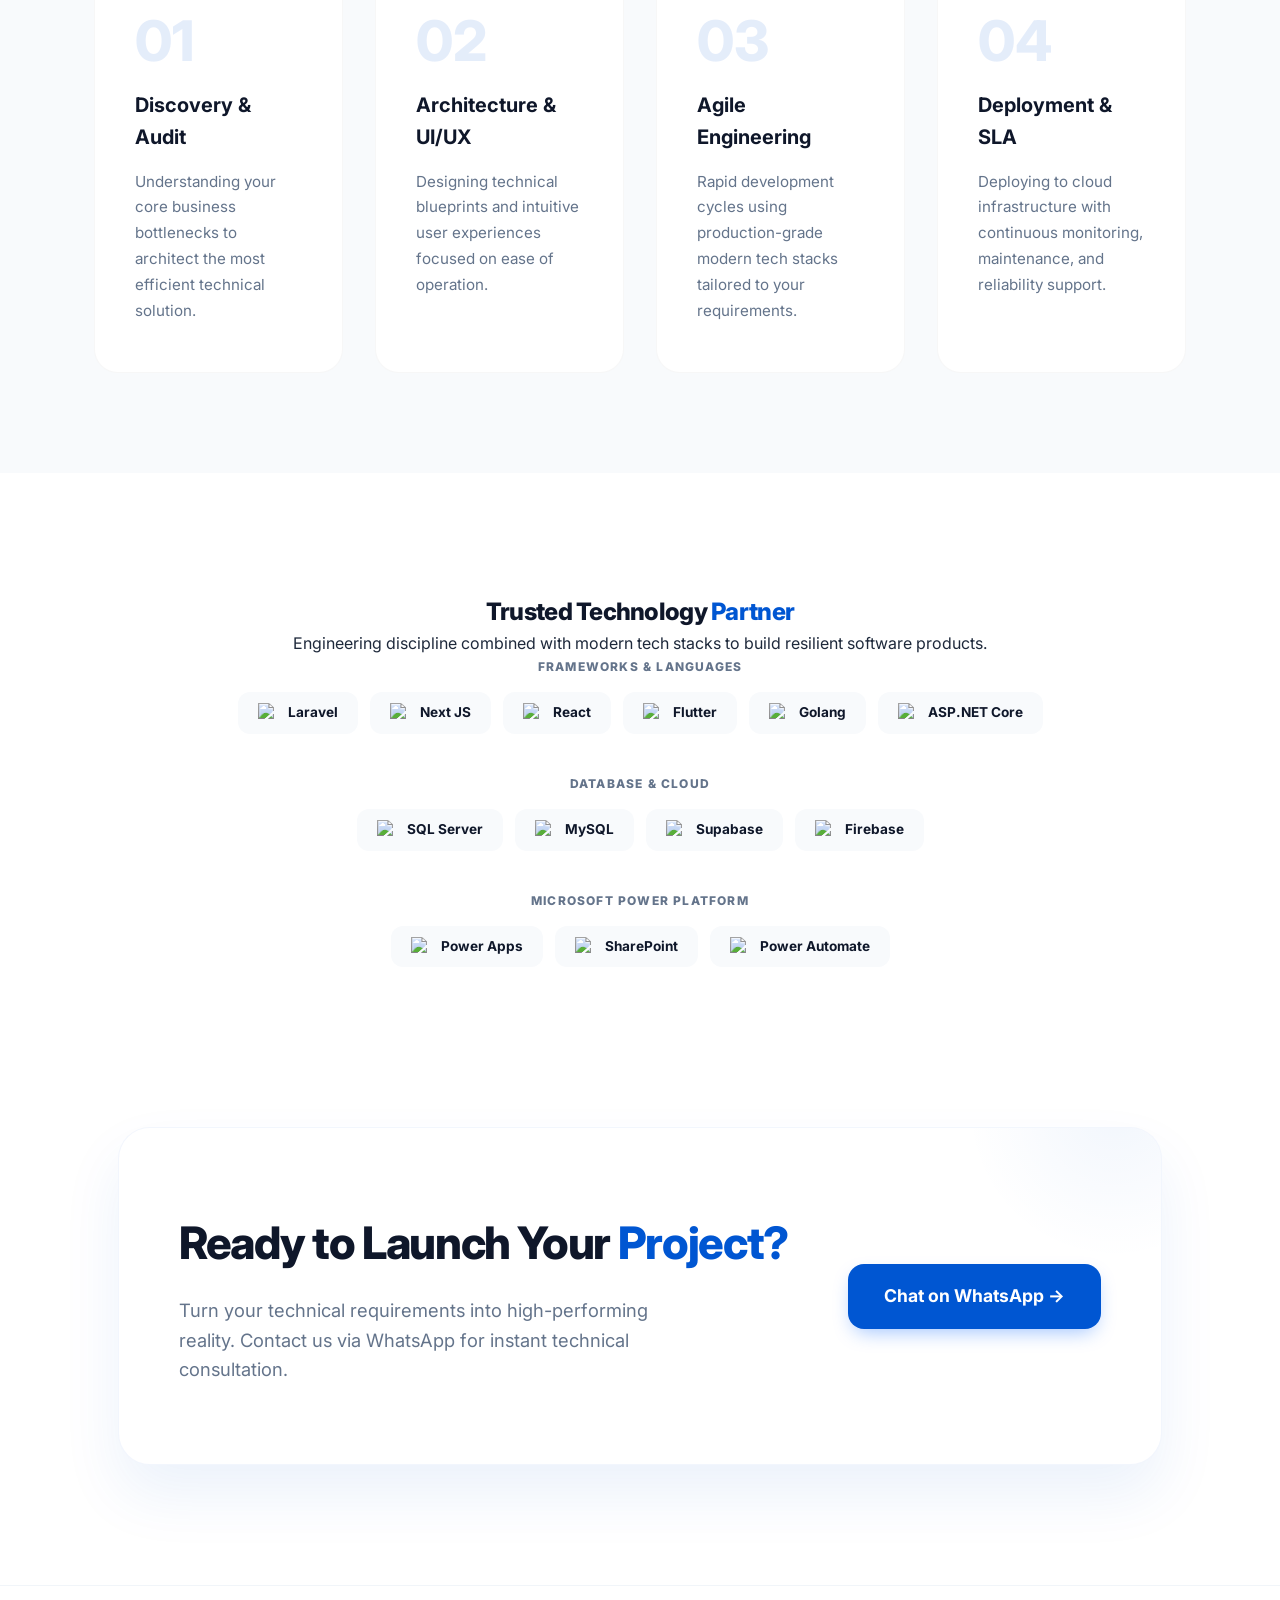
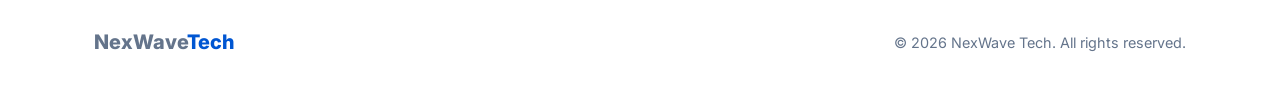
==== commit 3cad94b3: "Update Nexora details and change icon to target/project" ====
--- a/index.html
+++ b/index.html
@@ -652,7 +652,7 @@
                 });
 
             function getIcon(type) {
-                const icons = { travel: '✈️', finance: '📊', forum: '📰', ai: '🤖', pos: '💳', warehouse: '📦', lms: '🎓', next: '✨' };
+                const icons = { travel: '✈️', finance: '📊', forum: '📰', ai: '🤖', pos: '💳', warehouse: '📦', lms: '🎓', next: '✨', project: '🎯' };
                 return icons[type] || '🚀';
             }
 
@@ -780,4 +780,5 @@
         });
     </script>
 </body>
-</html>+</html>
+
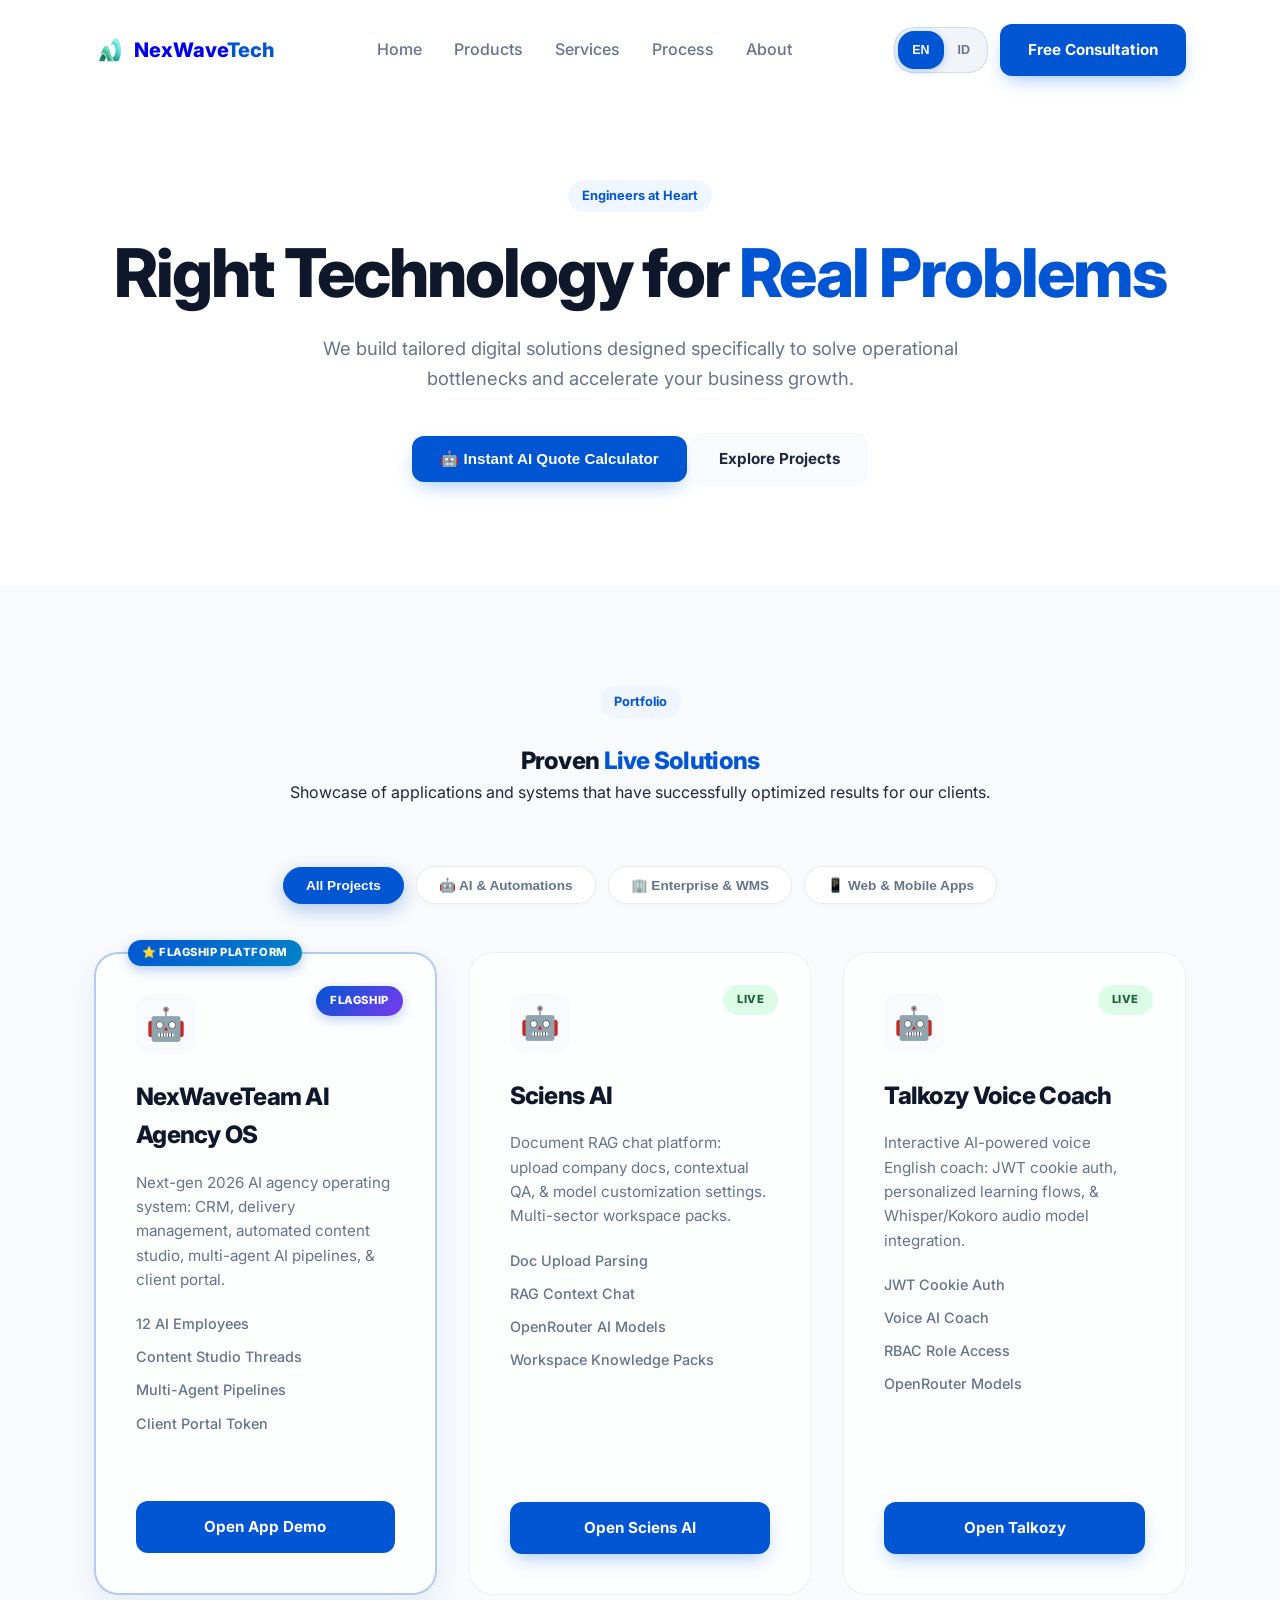
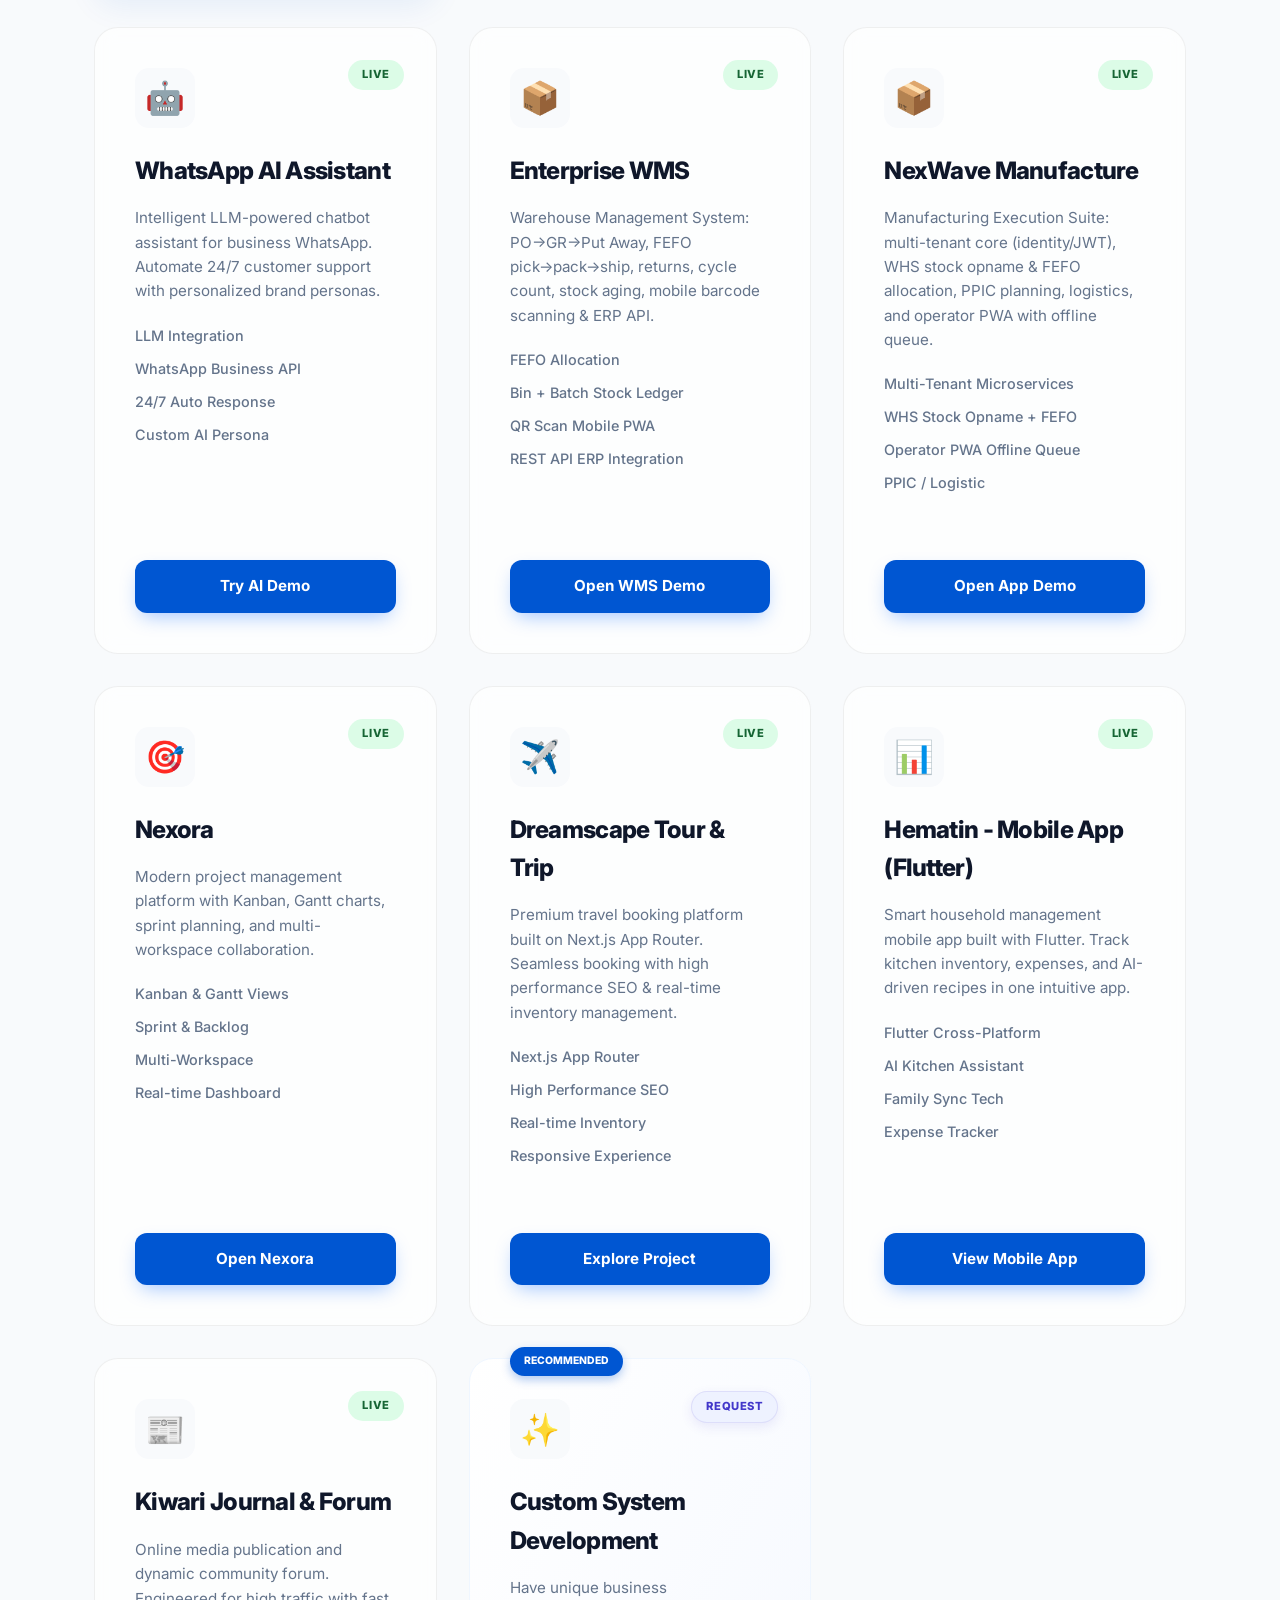
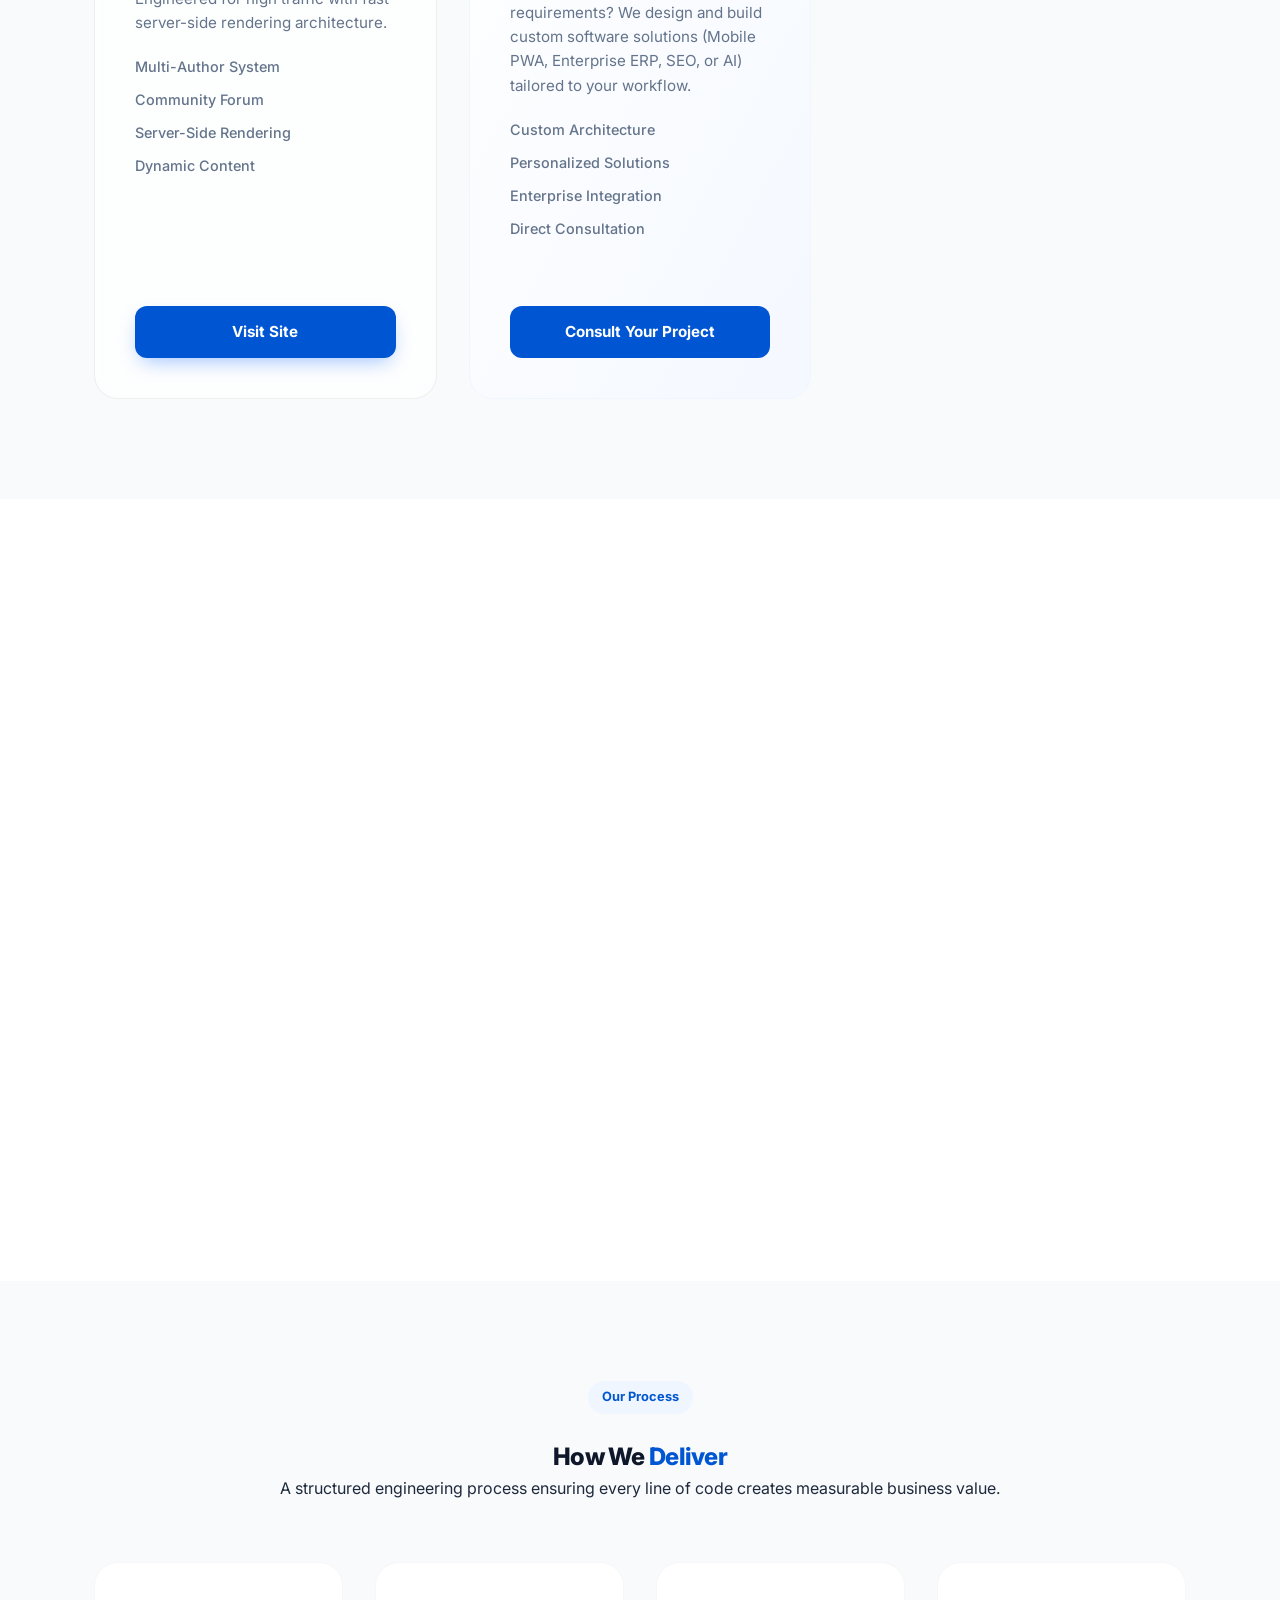
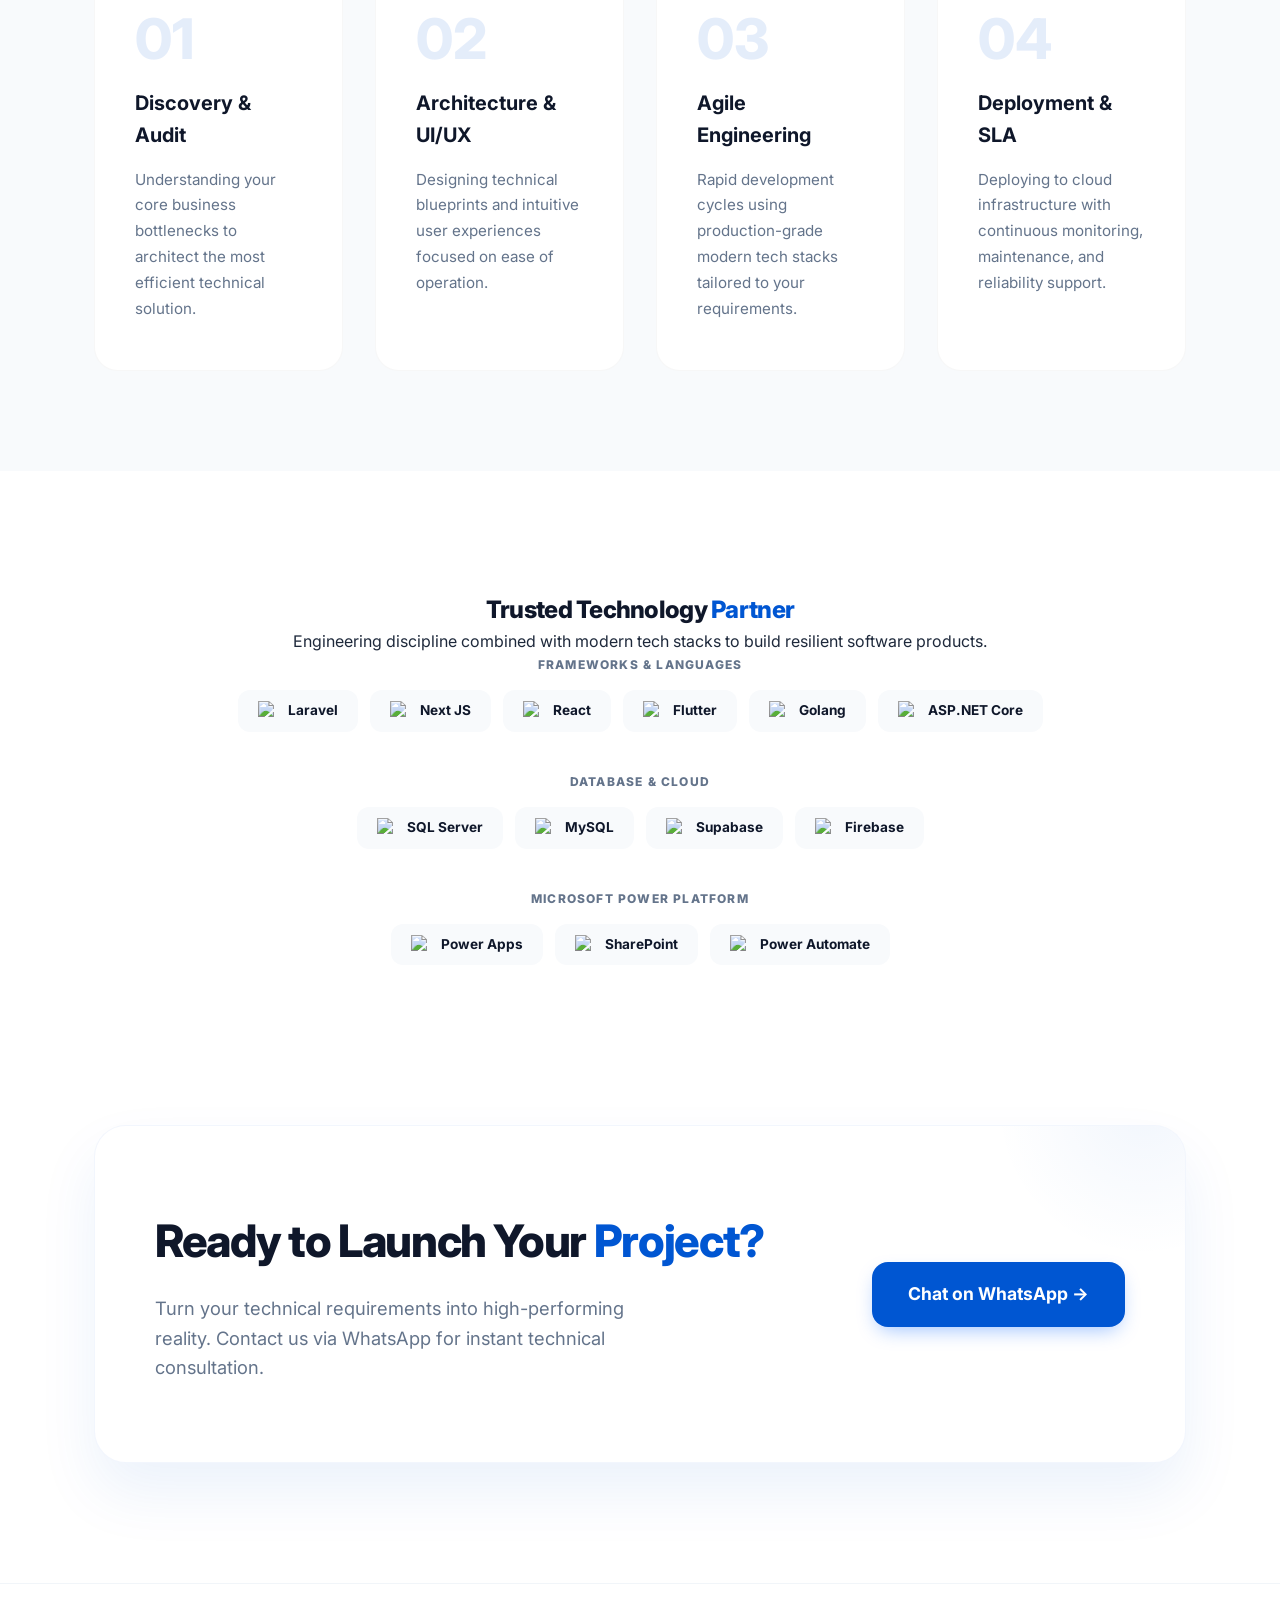
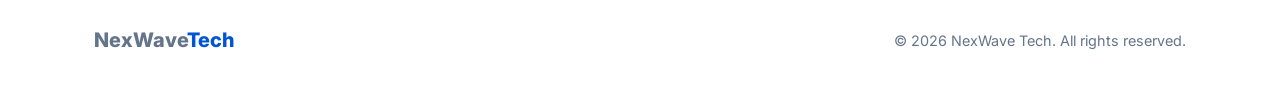
==== commit 9639554b: "fix(ui): mobile nav drawer, responsive breakpoints, broken CSS + a11y touch targets - css: remove in" ====
--- a/index.html
+++ b/index.html
@@ -21,7 +21,7 @@
     <meta property="og:title" content="NexWave Tech - Right Technology for Real Problems">
     <meta property="og:description" content="Independent technology practice for custom web apps, enterprise systems, and AI automation.">
     <meta property="og:type" content="website">
-    <meta property="og:url" content="https://nexwave-tech.my.id">
+    <meta property="og:url" content="https://www.nexwave-tech.my.id/">
     <meta property="og:image" content="https://www.nexwave-tech.my.id/assets/logo.png">
     <meta property="og:image:width" content="512">
     <meta property="og:image:height" content="512">
@@ -129,6 +129,9 @@
                 </div>
                 <a href="#" onclick="openContact('wa', event)" class="btn btn-primary btn-sm" data-i18n="nav_cta">Free Consultation</a>
             </div>
+            <button class="nav-toggle" id="navToggle" aria-label="Toggle menu" aria-expanded="false" aria-controls="navLinks">
+                <span></span><span></span><span></span>
+            </button>
         </div>
     </nav>
 
@@ -538,6 +541,25 @@
                 else nav.classList.remove('scrolled');
             });
 
+            // Mobile nav toggle
+            const navToggleBtn = document.getElementById('navToggle');
+            const navLinksEl = document.getElementById('navLinks');
+            if (navToggleBtn && navLinksEl) {
+                const closeMenu = () => {
+                    navLinksEl.classList.remove('active');
+                    navToggleBtn.classList.remove('active');
+                    navToggleBtn.setAttribute('aria-expanded', 'false');
+                    document.body.style.overflow = '';
+                };
+                navToggleBtn.addEventListener('click', function() {
+                    const open = navLinksEl.classList.toggle('active');
+                    navToggleBtn.classList.toggle('active', open);
+                    navToggleBtn.setAttribute('aria-expanded', String(open));
+                    document.body.style.overflow = open ? 'hidden' : '';
+                });
+                navLinksEl.querySelectorAll('a').forEach(a => a.addEventListener('click', closeMenu));
+            }
+
             // Reveal on Scroll
             const observerOptions = { threshold: 0.1 };
             const observer = new IntersectionObserver((entries) => {
--- a/css/style.css
+++ b/css/style.css
@@ -68,15 +68,30 @@
     padding: 3px; border-radius: 20px; border: 1px solid rgba(0, 86, 210, 0.15);
 }
 .lang-btn {
-    border: none; background: transparent; padding: 4px 10px; border-radius: 16px;
+    border: none; background: transparent; padding: 8px 14px; border-radius: 16px;
     font-size: 0.78rem; font-weight: 700; color: #64748b; cursor: pointer;
-    transition: all 0.2s ease;
+    transition: all 0.2s ease; min-height: 38px; display: inline-flex;
+    align-items: center; justify-content: center;
 }
 .lang-btn.active {
     background: var(--primary); color: #ffffff; box-shadow: 0 2px 8px rgba(0, 86, 210, 0.25);
 }
 
 .btn-sm { padding: 10px 20px; font-size: 0.85rem; border-radius: 8px; }
+
+/* ========== Mobile Nav Toggle ========== */
+.nav-toggle {
+    display: none; background: none; border: none; cursor: pointer;
+    padding: 8px; flex-direction: column; gap: 5px; z-index: 1002;
+    align-items: center; justify-content: center; min-width: 44px; min-height: 44px;
+}
+.nav-toggle span {
+    display: block; width: 24px; height: 2.5px; background: var(--secondary);
+    border-radius: 2px; transition: all 0.3s ease;
+}
+.nav-toggle.active span:nth-child(1) { transform: translateY(7.5px) rotate(45deg); }
+.nav-toggle.active span:nth-child(2) { opacity: 0; }
+.nav-toggle.active span:nth-child(3) { transform: translateY(-7.5px) rotate(-45deg); }
 
 /* ========== Services Section ========== */
 .services { padding: 120px 0; background: #fff; }
@@ -188,6 +203,11 @@
     width: max-content;
 }
 .badge-live { background: #DCFCE7; color: #166534; }
+.badge-flagship {
+    background: linear-gradient(135deg, #0056D2, #7C3AED);
+    color: #fff;
+    box-shadow: 0 4px 12px rgba(0, 86, 210, 0.25);
+}
 .badge-maintenance { background: #FEF3C7; color: #92400E; }
 .badge-request { 
     background: #EEF2FF; color: #4338CA; 
@@ -264,7 +284,7 @@
     background: #fff;
     border-radius: 32px; padding: 80px 60px;
     display: flex; justify-content: space-between; align-items: center;
-    color: var(--secondary); margin: 0 24px 120px; gap: 40px;
+    color: var(--secondary); margin: 0 0 120px; gap: 40px;
     box-shadow: 0 30px 60px rgba(0, 86, 210, 0.08);
     border: 1px solid rgba(0, 86, 210, 0.05);
     position: relative; overflow: hidden;
@@ -287,7 +307,10 @@
     display: flex; justify-content: space-between; align-items: center; 
     color: var(--text-muted); font-size: 0.9rem; flex-wrap: wrap; gap: 20px;
 }
-.footer-content a { font-weight: 700; }
+.footer-content a {
+    font-weight: 700; display: inline-flex; align-items: center;
+    min-height: 44px; padding: 4px 2px;
+}
 .footer-content a:hover { text-decoration: underline !important; }
 
 @media (max-width: 1024px) {
@@ -297,15 +320,42 @@
 
 @media (max-width: 992px) {
     .cta-banner { flex-direction: column; text-align: center; padding: 60px 32px; }
-    .nav-links { display: none; }
-    .hero h1 { font-size: 3rem; }
+    .hero h1 { font-size: clamp(1.9rem, 7vw, 3rem); }
+}
+
+@media (max-width: 860px) {
+    .nav-toggle { display: flex; }
+    .nav-container { justify-content: flex-start; }
+    .nav-cta { margin-left: auto; }
+    .nav-links {
+        position: fixed; top: 0; right: 0; height: 100vh; width: min(320px, 84vw);
+        background: #fff; flex-direction: column; justify-content: flex-start;
+        gap: 8px; padding: 96px 32px 32px;
+        box-shadow: -20px 0 60px rgba(15, 23, 42, 0.12);
+        transform: translateX(100%); transition: transform 0.35s cubic-bezier(0.4, 0, 0.2, 1);
+        z-index: 1001; overflow-y: auto;
+    }
+    .nav-links.active { transform: translateX(0); }
+    .nav-links .nav-link {
+        display: block; padding: 12px 16px; border-radius: 12px;
+        font-size: 1.05rem; font-weight: 600; color: var(--text-main);
+    }
+    .nav-links .nav-link:hover, .nav-links .nav-link.active { background: var(--primary-soft); color: var(--primary); }
+}
+
+@media (max-width: 560px) {
+    .nav-cta .btn-sm { display: none; }
+    .services-grid, .workflow-grid { grid-template-columns: 1fr; }
+    .products-grid { grid-template-columns: 1fr; }
+    .hero { padding: 140px 0 80px; }
+    .footer-content { flex-direction: column; text-align: center; }
+    .quote-modal-header { border-bottom: 1px solid #f1f5f9; padding-bottom: 20px; }
 }
 
 /* ========== AI Quote Modal Styles ========== */
 .quote-modal-backdrop {
     position: fixed; top: 0; left: 0; width: 100%; height: 100%;
-    background: rgba(15, 23, 42, 0.45); 
-    -webkit-
+    background: rgba(15, 23, 42, 0.45);
     z-index: 9999; display: flex; align-items: center; justify-content: center;
     padding: 20px; opacity: 0; pointer-events: none;
     transition: opacity 0.25s ease;
@@ -374,7 +424,7 @@
     color: #0369A1; background: #E0F2FE; padding: 4px 12px;
     border-radius: 100px; margin-bottom: 12px; text-transform: uppercase;
 }
-.result-title {
+.result-title, .res-title {
     font-size: 1.1rem; font-weight: 800; color: #0C4A6E; margin-bottom: 16px;
 }
 .result-grid {
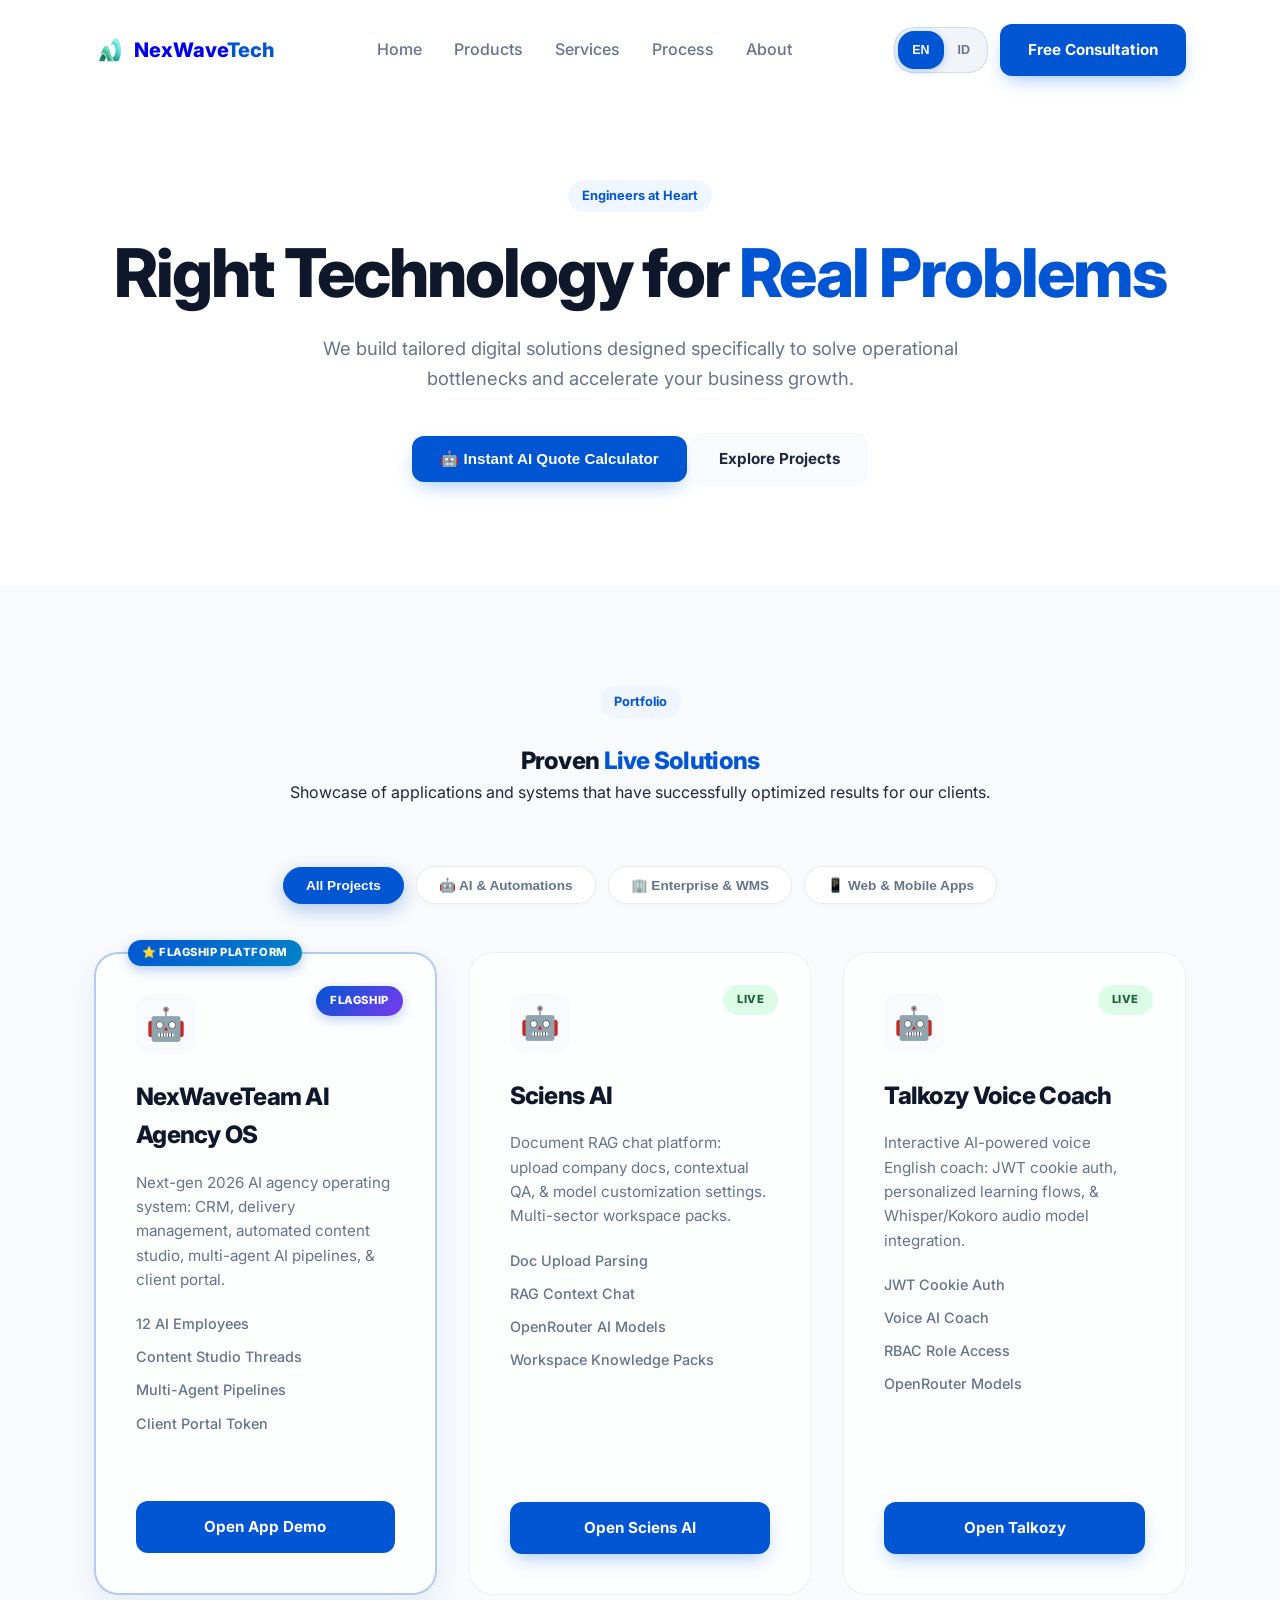
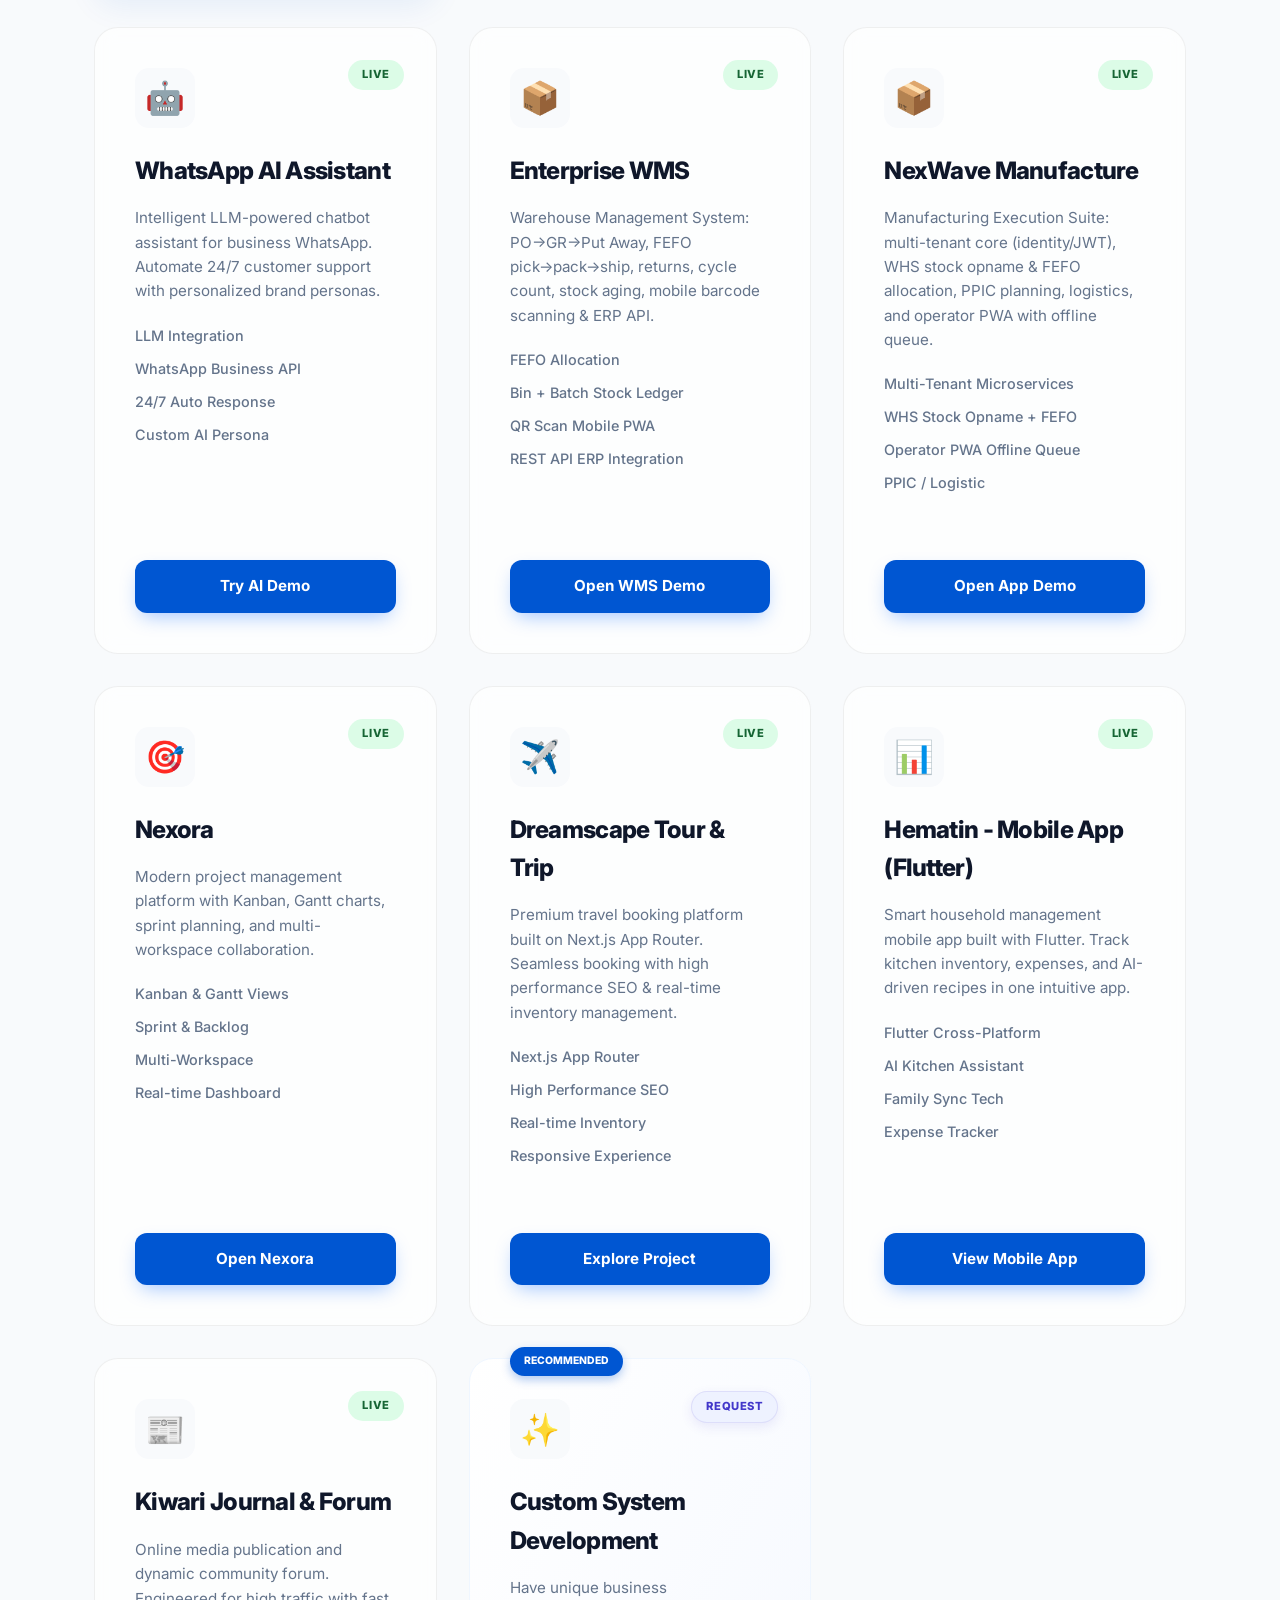
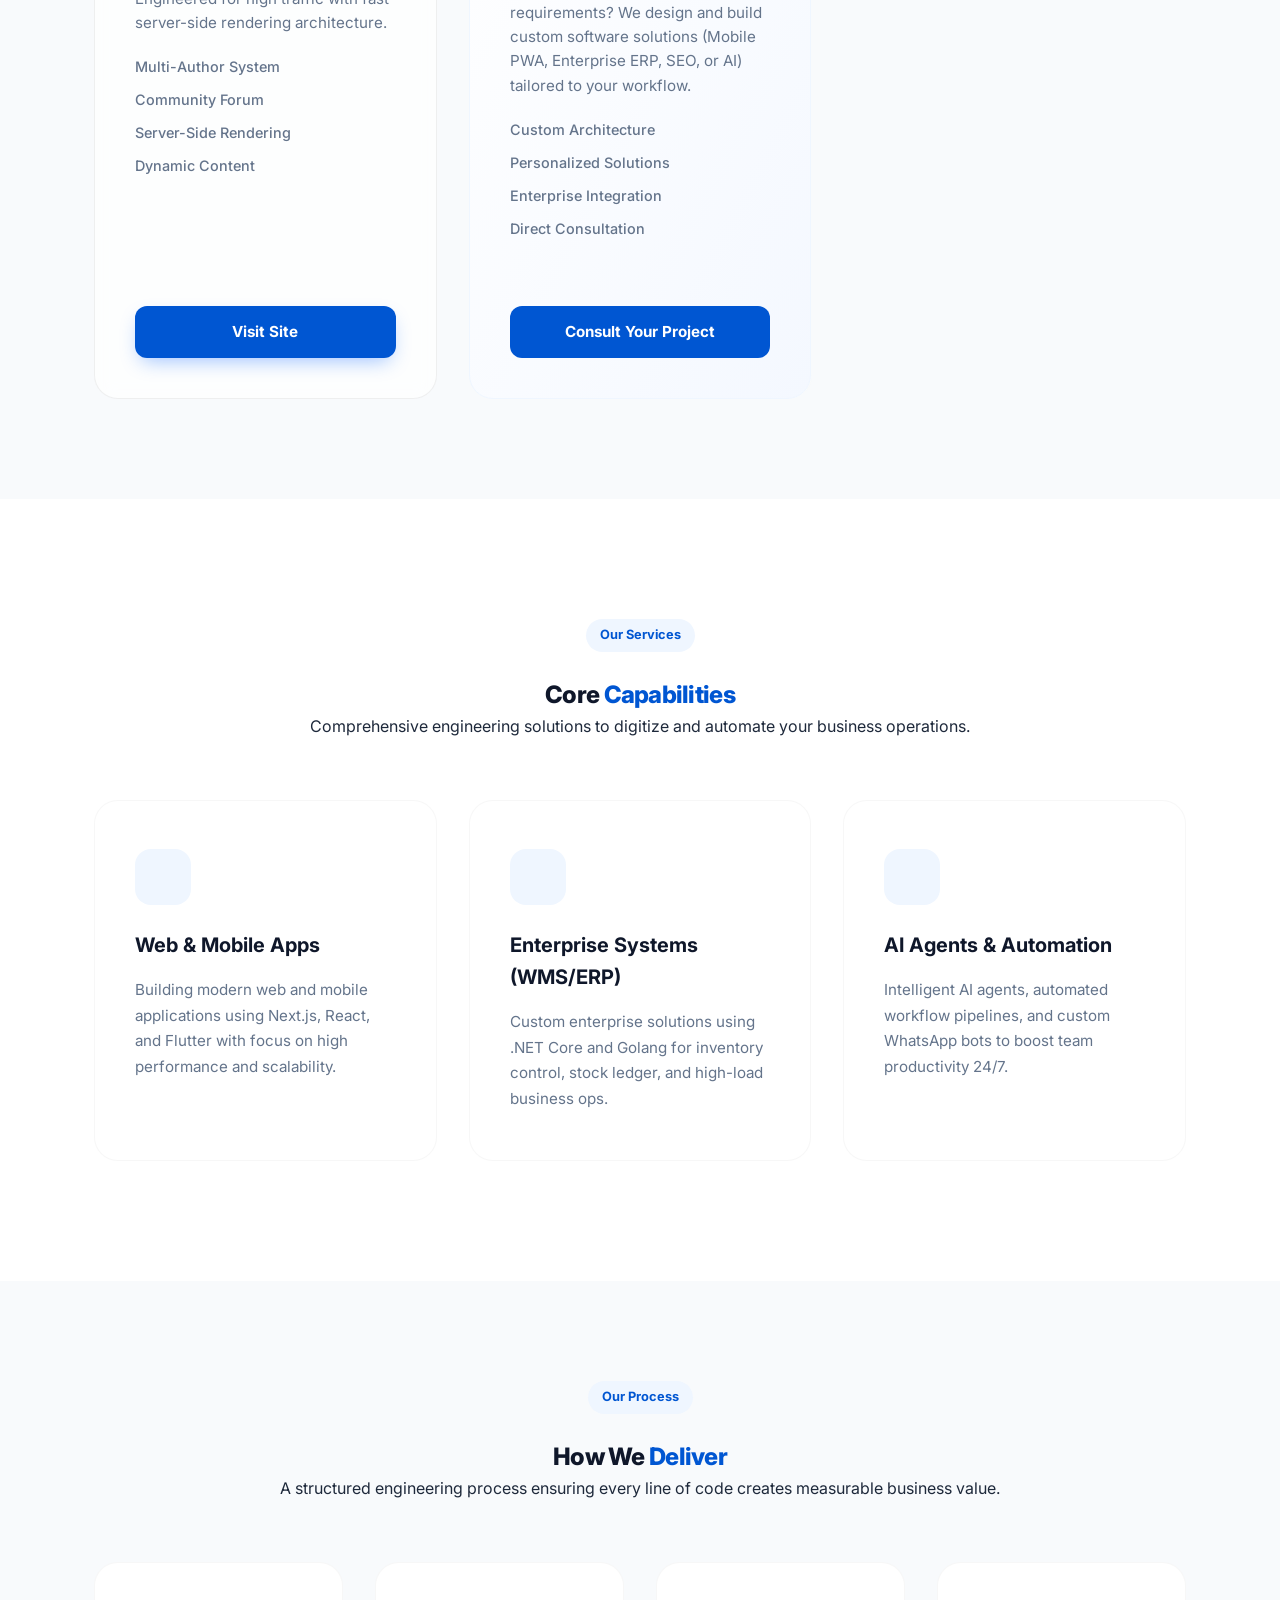
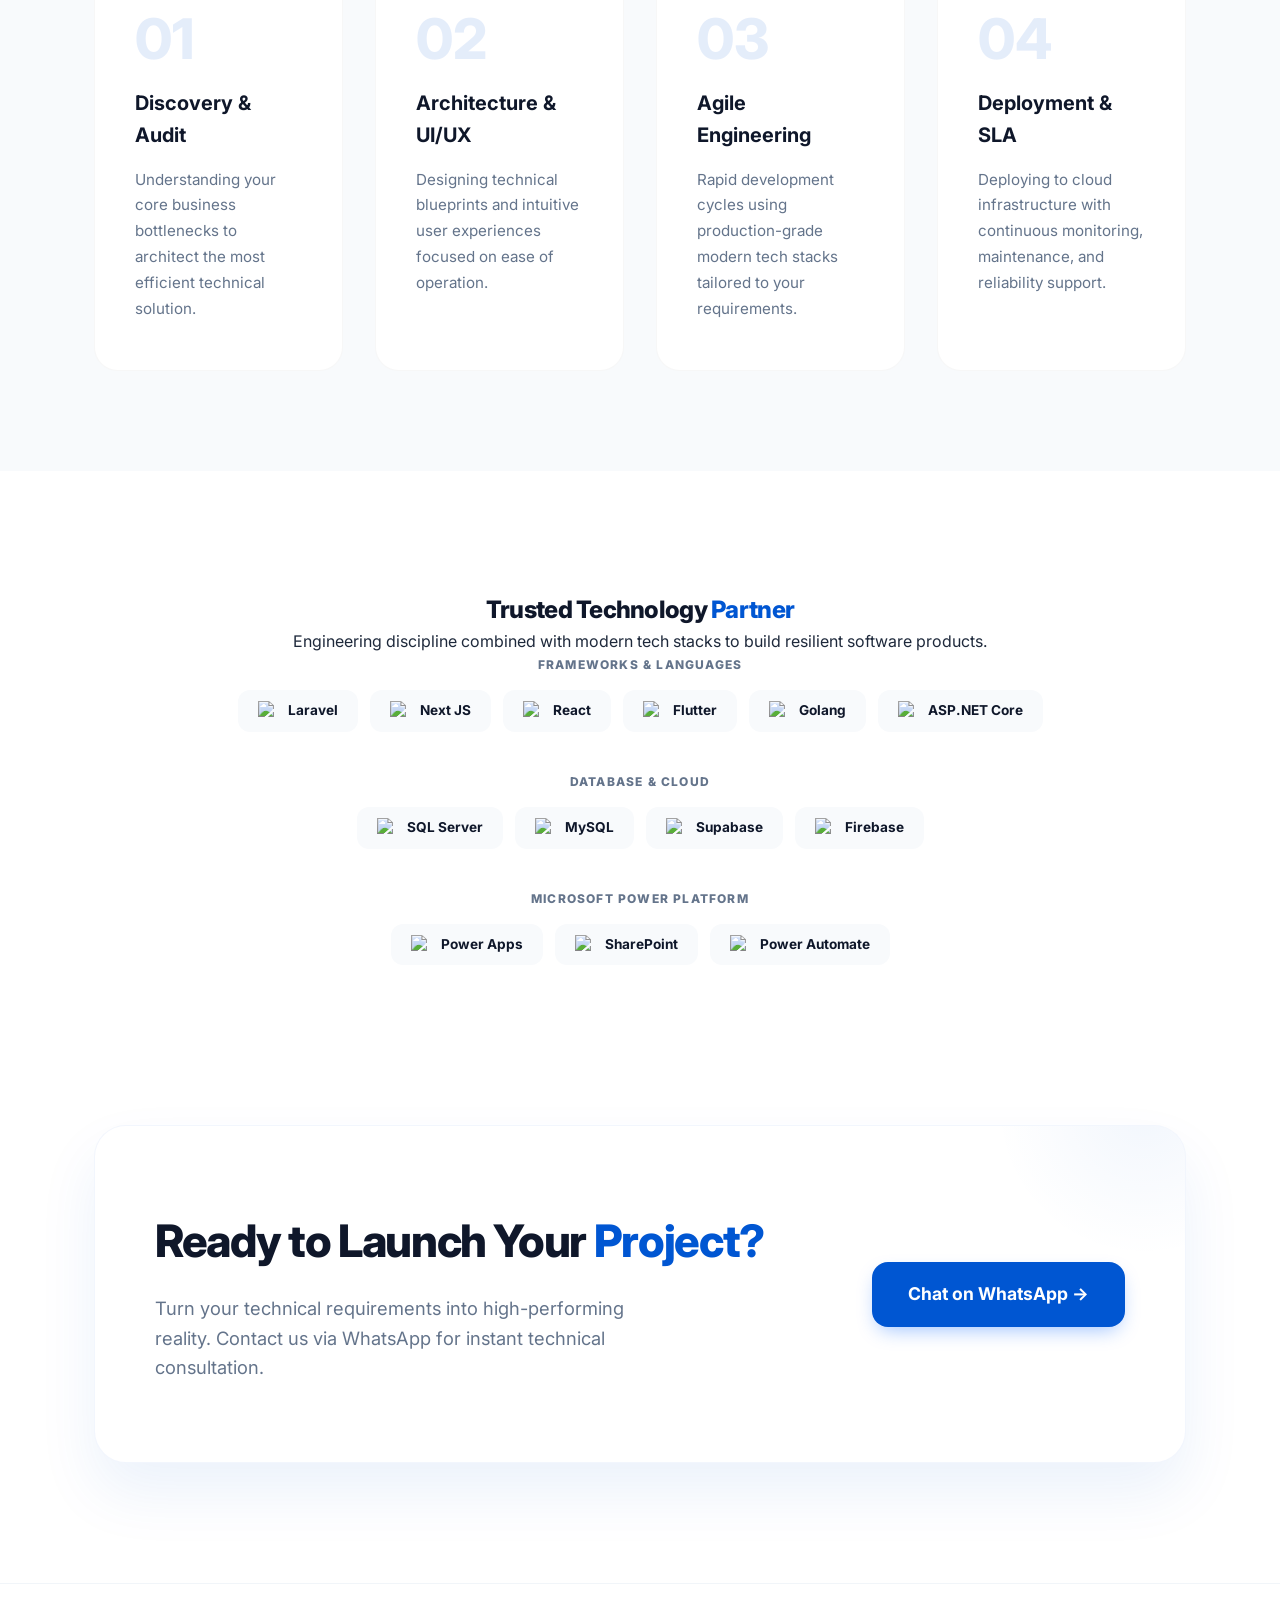
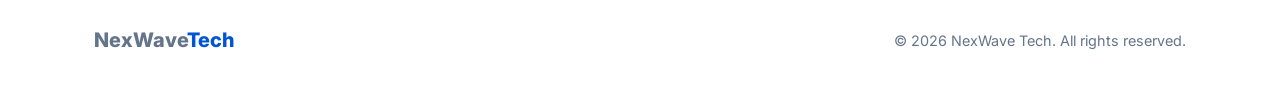
==== commit e05a51eb: "security: move OpenRouter key server-side behind Cloudflare Worker The OpenRouter key was hardcoded " ====
--- a/index.html
+++ b/index.html
@@ -358,6 +358,9 @@
 
     <!-- Dynamic Encrypted WhatsApp Link Helper & Bilingual Engine -->
     <script>
+        // AI quote backend (Cloudflare Worker holds the OpenRouter key)
+        const QUOTE_API = 'https://quote.nexwave-tech.my.id/';
+
         function openContact(type, event, text) {
             if (event) event.preventDefault();
             if (type === 'wa') {
@@ -712,49 +715,22 @@
                     calcBtn.disabled = true;
                     calcBtn.innerHTML = currentLang === 'id' ? '🤖 AI Sedang Menganalisis Kebutuhan...' : '🤖 AI Analyzing Architecture...';
 
-                    const systemPrompt = `You are Nexy, an intelligent software architecture consultant for NexWave Tech.
-Your ONLY job is to analyze software/web/app project requests and return a JSON estimate.
-
-GUARDRAIL RULES:
-1. If the user prompt or request is completely OUT OF TOPIC (e.g. asking who is president, general knowledge, politics, jokes, personal advice), return JSON:
-   { "isValid": false, "rejectReason": "${currentLang === 'id' ? 'Maaf, AI ini khusus dirancang untuk mengestimasi proyek software, web, dan sistem aplikasi.' : 'Sorry, this AI is specifically designed for software, web, and app project estimations.'}" }
-
-2. If valid (any app/web/software/IT request or when description is empty), analyze category "${category}" and industry "${industry}" alongside prompt "${prompt}".
-   Return JSON:
-   {
-     "isValid": true,
-     "title": "Short solution title in ${currentLang === 'id' ? 'Indonesian' : 'English'}",
-     "timeline": "Timeline in ${currentLang === 'id' ? 'Indonesian' : 'English'} (e.g. 2 - 3 Minggu)",
-     "techStack": "Recommended tech stack (e.g. Next.js 15, PostgreSQL, TailWind)",
-     "features": ["Feature 1 in ${currentLang === 'id' ? 'Indonesian' : 'English'}", "Feature 2", "Feature 3"]
-   }
-ONLY return raw JSON string. Do not use markdown code block formatting.`;
-
                     try {
-                        const response = await fetch('https://openrouter.ai/api/v1/chat/completions', {
+                        const response = await fetch(QUOTE_API, {
                             method: 'POST',
-                            headers: {
-                                'Authorization': 'Bearer ' + atob('c2stb3ItdjEtYzZmZmM1NzQwYTA3N2NkZDI4NmQzZjM0N2YzMGFiMDczYmEwMGI2ZTVhZjI2NTM5ZmRiMzFlZTY1NDRhNzA0MQ=='),
-                                'Content-Type': 'application/json'
-                            },
-                            body: JSON.stringify({
-                                model: 'deepseek/deepseek-chat',
-                                messages: [
-                                    { role: 'system', content: systemPrompt },
-                                    { role: 'user', content: prompt || `Selected category: ${category}, Industry: ${industry}` }
-                                ],
-                                max_tokens: 300
-                            })
+                            headers: { 'Content-Type': 'application/json' },
+                            body: JSON.stringify({ prompt: prompt, lang: currentLang })
                         });
 
-                        const data = await response.json();
-                        const rawText = data.choices[0].message.content.replace(/```json/g, '').replace(/```/g, '').trim();
-                        const result = JSON.parse(rawText);
+                        const result = await response.json();
+
+                        if (!response.ok) {
+                            alert(result.error || (currentLang === 'id' ? 'Gagal menghubungi AI Engine.' : 'Failed to reach AI Engine.'));
+                            return;
+                        }
 
                         if (!result.isValid) {
                             alert(result.rejectReason || 'Permintaan di luar topik estimasi proyek.');
-                            calcBtn.disabled = false;
-                            calcBtn.innerHTML = currentLang === 'id' ? '⚡ Generasi Estimasi AI Now' : '⚡ Generate AI Estimate Now';
                             return;
                         }
 
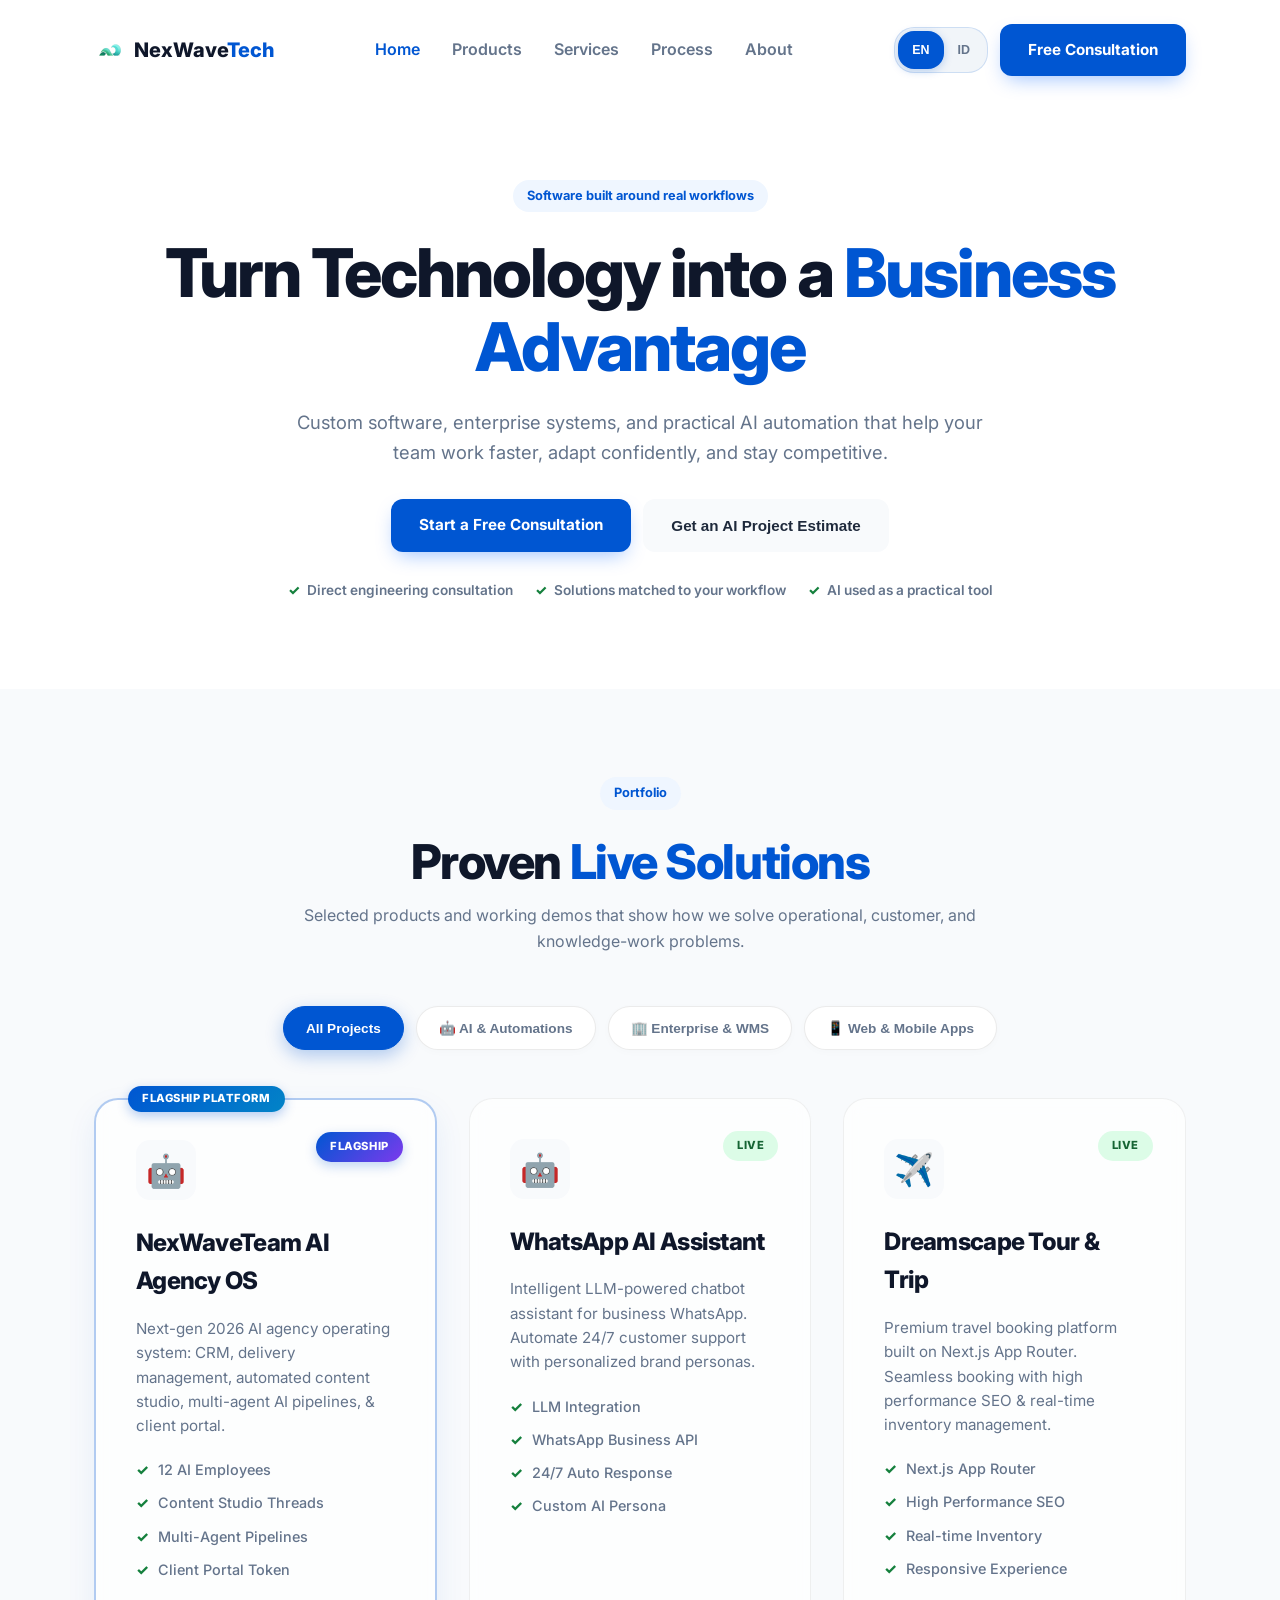
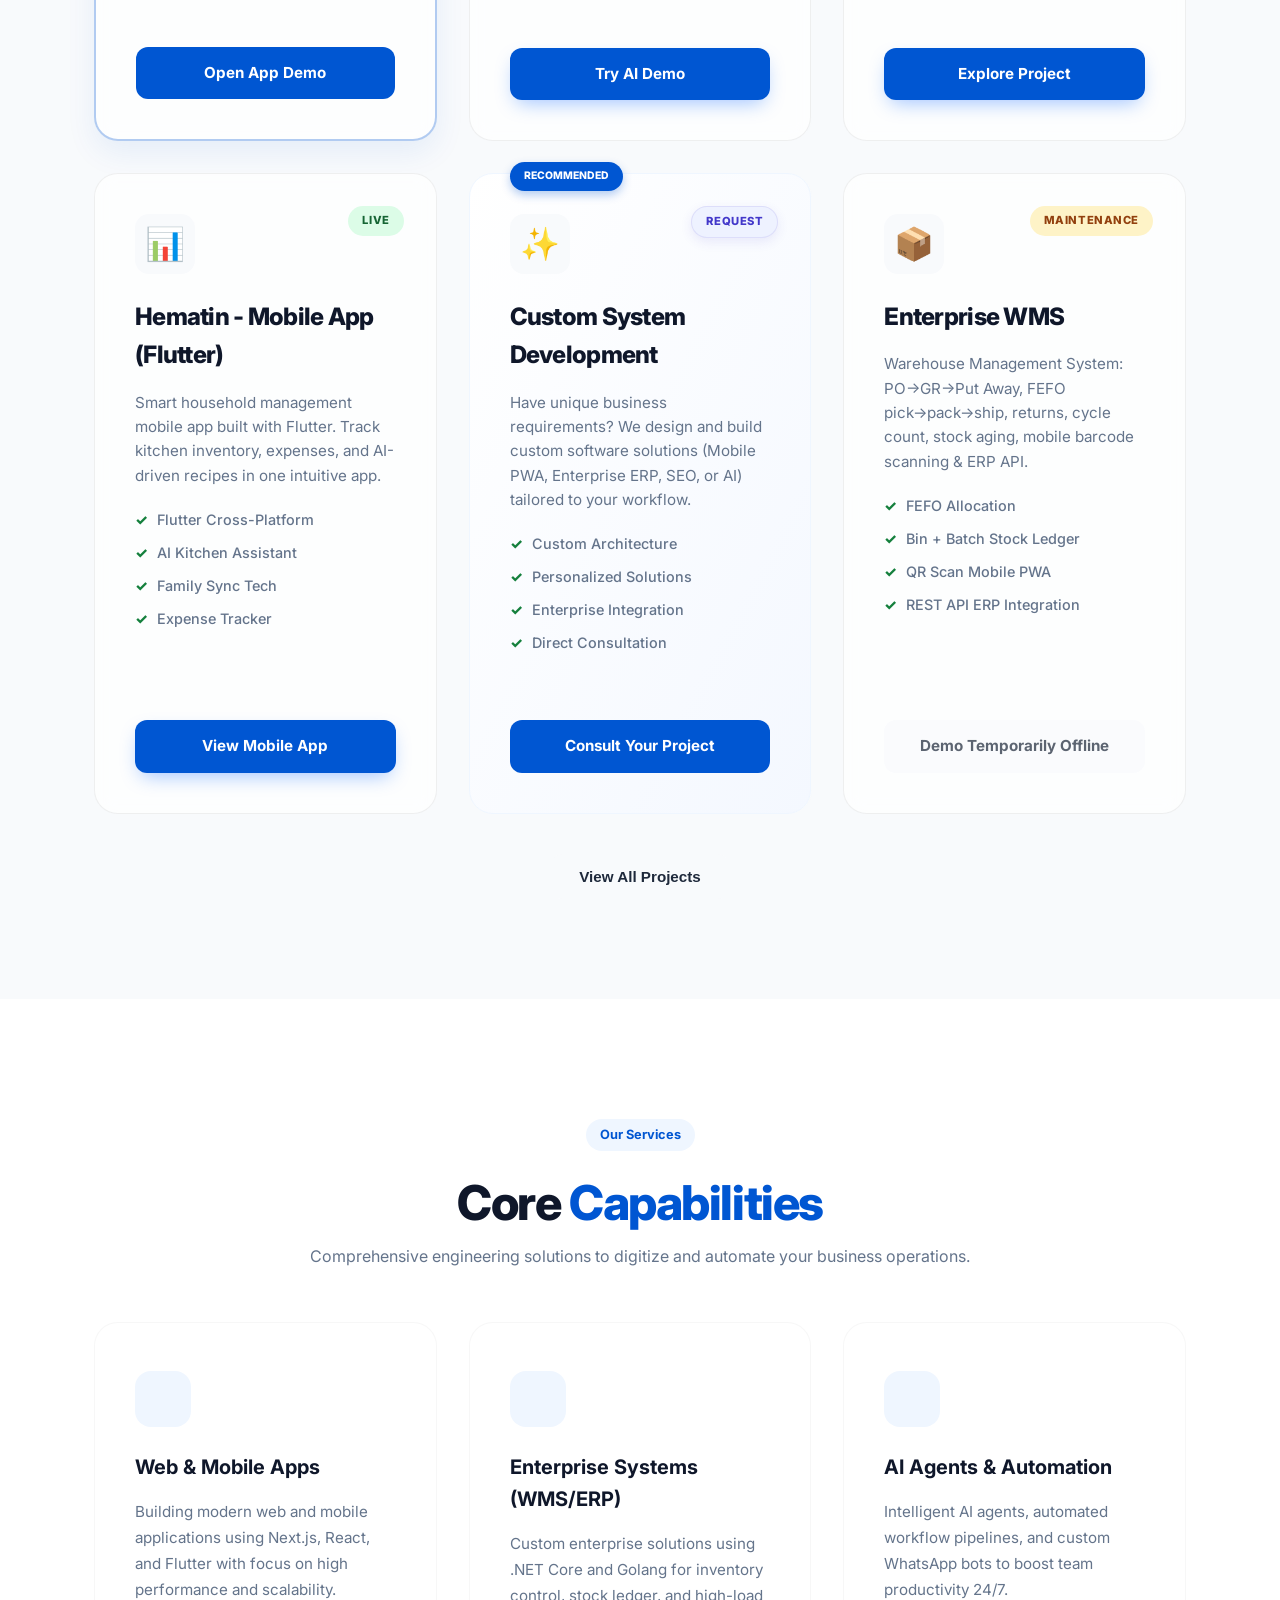
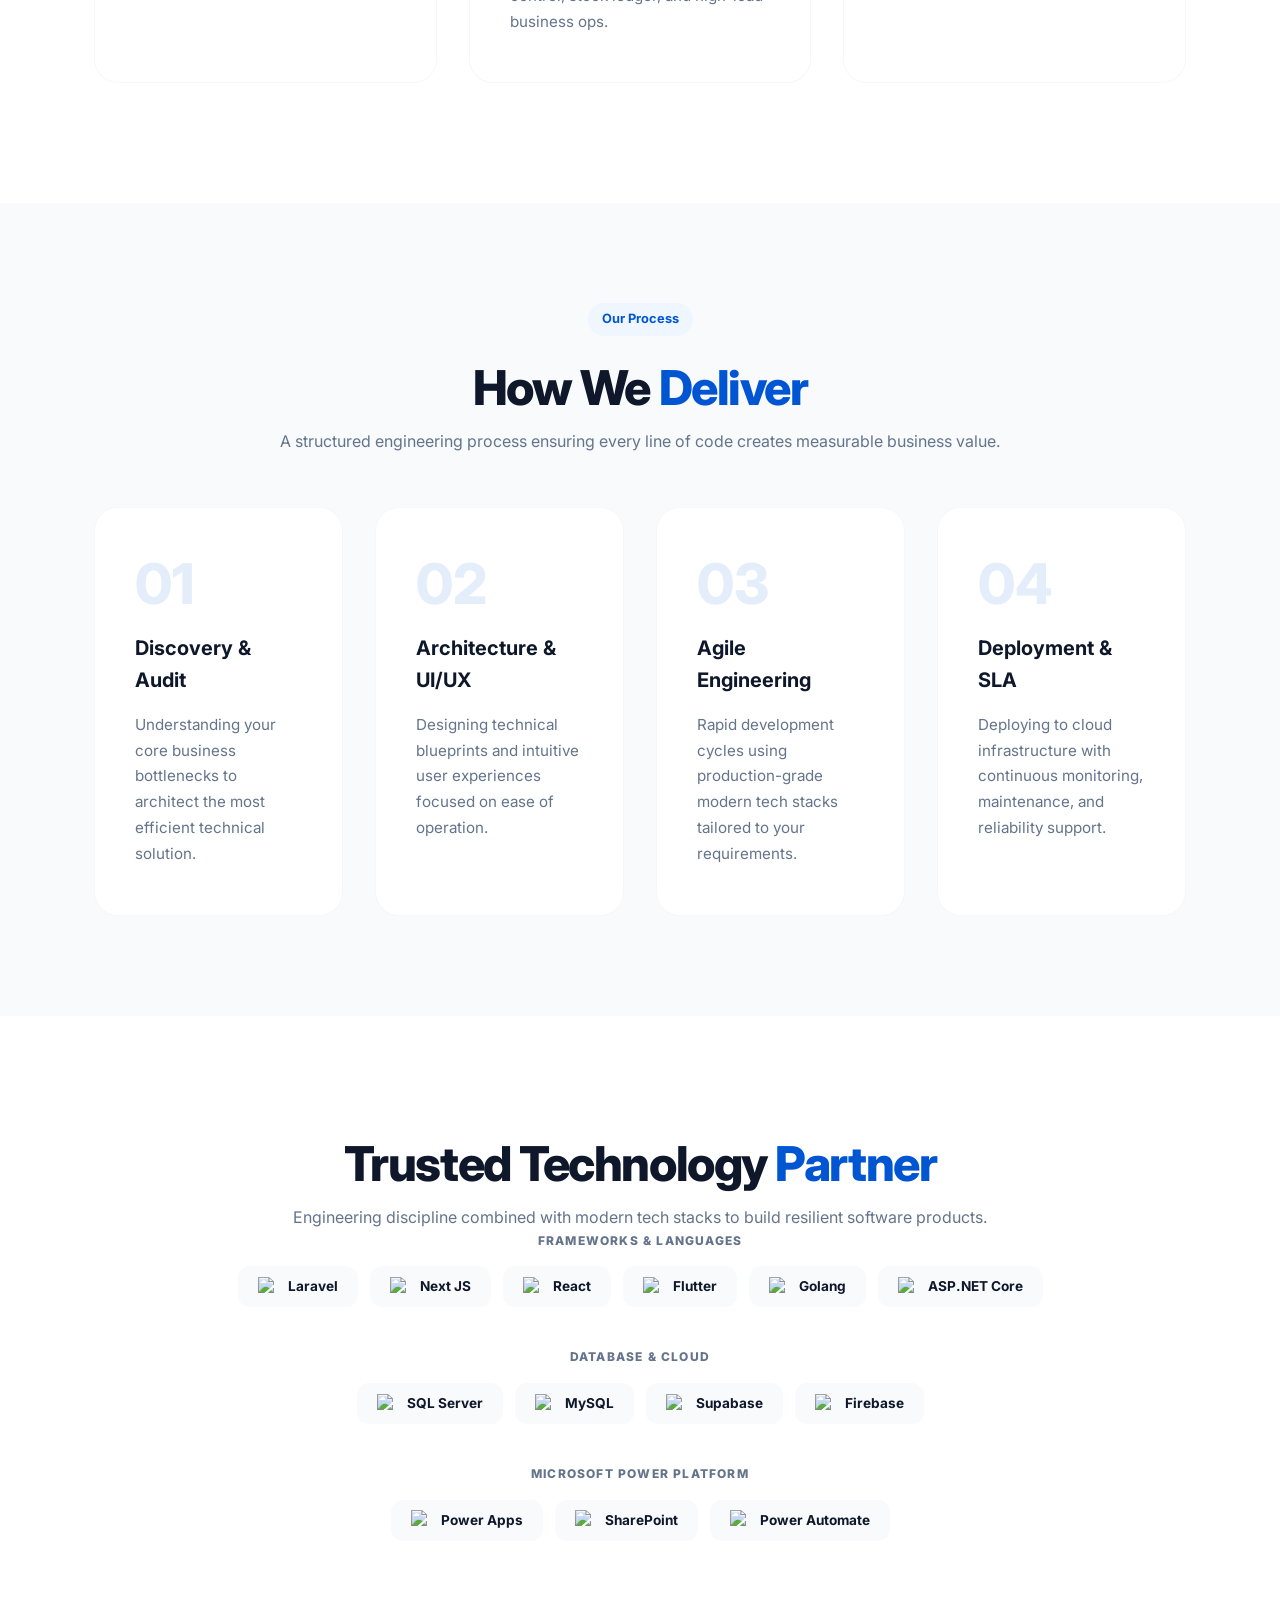
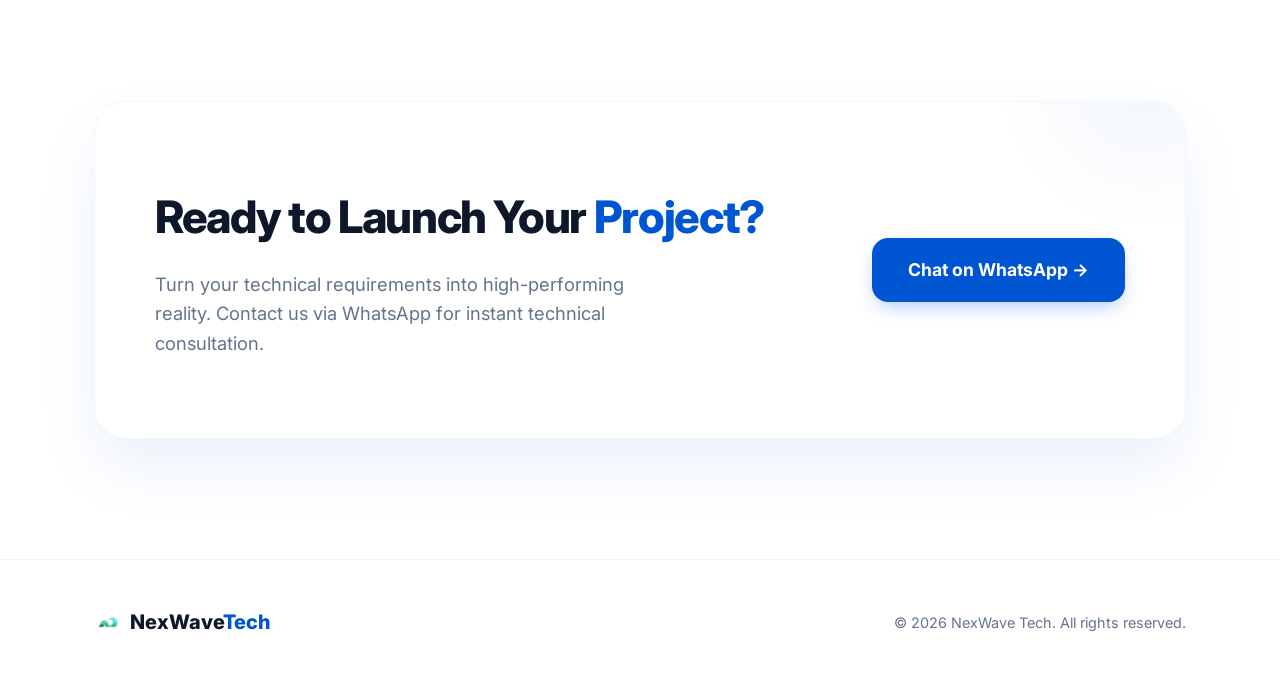
==== commit c0d9b6a3: "feat: sharpen portfolio conversion, SEO, and responsive UX" ====
--- a/index.html
+++ b/index.html
@@ -3,8 +3,8 @@
 <head>
     <meta charset="UTF-8">
     <meta name="viewport" content="width=device-width, initial-scale=1.0">
-    <title>NexWave Tech - Right Technology for Real Problems</title>
-    <meta name="description" content="Independent technology practice for custom web apps, enterprise systems (WMS/ERP), workflow automation, and AI agents.">
+    <title>NexWave Tech | Custom Software, WMS & AI Automation</title>
+    <meta name="description" content="NexWave Tech builds custom software, WMS/ERP systems, web and mobile apps, and practical AI automation for growing businesses in Indonesia.">
     <meta name="keywords" content="custom web apps, enterprise WMS ERP, AI agents automation, Next.js React Flutter, warehouse management system, manufacturing execution system, WhatsApp AI chatbot, workflow automation, software development Indonesia, NexWave Tech">
     <meta name="robots" content="index, follow, max-image-preview:large, max-snippet:-1, max-video-preview:-1">
     <meta name="author" content="NexWave Tech">
@@ -18,21 +18,22 @@
     <link rel="alternate" hreflang="x-default" href="https://www.nexwave-tech.my.id/">
     
     <!-- Open Graph -->
-    <meta property="og:title" content="NexWave Tech - Right Technology for Real Problems">
-    <meta property="og:description" content="Independent technology practice for custom web apps, enterprise systems, and AI automation.">
+    <meta property="og:title" content="NexWave Tech | Custom Software, WMS & AI Automation">
+    <meta property="og:description" content="Practical software and AI solutions that help growing businesses work faster and stay ahead.">
     <meta property="og:type" content="website">
     <meta property="og:url" content="https://www.nexwave-tech.my.id/">
-    <meta property="og:image" content="https://www.nexwave-tech.my.id/assets/logo.png">
-    <meta property="og:image:width" content="512">
-    <meta property="og:image:height" content="512">
+    <meta property="og:image" content="https://www.nexwave-tech.my.id/assets/og-image.png">
+    <meta property="og:image:width" content="1200">
+    <meta property="og:image:height" content="630">
+    <meta property="og:image:alt" content="NexWave Tech — custom software and practical AI solutions">
     <meta property="og:site_name" content="NexWave Tech">
     <meta property="og:locale" content="en_US">
     
     <!-- Twitter Card -->
     <meta name="twitter:card" content="summary_large_image">
-    <meta name="twitter:title" content="NexWave Tech - Right Technology for Real Problems">
-    <meta name="twitter:description" content="Independent technology practice for custom web apps, enterprise systems, and AI automation.">
-    <meta name="twitter:image" content="https://www.nexwave-tech.my.id/assets/logo.png">
+    <meta name="twitter:title" content="NexWave Tech | Custom Software, WMS & AI Automation">
+    <meta name="twitter:description" content="Practical software and AI solutions that help growing businesses work faster and stay ahead.">
+    <meta name="twitter:image" content="https://www.nexwave-tech.my.id/assets/og-image.png">
     
     <!-- JSON-LD Structured Data -->
     <script type="application/ld+json">
@@ -42,7 +43,9 @@
       "name": "NexWave Tech",
       "url": "https://www.nexwave-tech.my.id",
       "logo": "https://www.nexwave-tech.my.id/assets/logo.png",
-      "description": "Independent technology practice for custom web apps, enterprise systems, and AI automation.",
+      "image": "https://www.nexwave-tech.my.id/assets/og-image.png",
+      "description": "NexWave Tech builds custom software, enterprise systems, and practical AI automation for growing businesses.",
+      "areaServed": "ID",
       "contactPoint": {
         "@type": "ContactPoint",
         "contactType": "sales",
@@ -54,21 +57,13 @@
     }
     </script>
 
-    <!-- WebSite + SearchAction Structured Data (Google Sitelinks Search Box) -->
+    <!-- WebSite Structured Data -->
     <script type="application/ld+json">
     {
       "@context": "https://schema.org",
       "@type": "WebSite",
       "name": "NexWave Tech",
-      "url": "https://www.nexwave-tech.my.id/",
-      "potentialAction": {
-        "@type": "SearchAction",
-        "target": {
-          "@type": "EntryPoint",
-          "urlTemplate": "https://www.nexwave-tech.my.id/?s={search_term_string}"
-        },
-        "query-input": "required name=search_term_string"
-      }
+      "url": "https://www.nexwave-tech.my.id/"
     }
     </script>
 
@@ -88,8 +83,9 @@
     }
     </script>
     
-    <!-- Favicon -->
-    <link rel="icon" href="assets/logo.png" type="image/png">
+    <!-- Favicons / Social -->
+    <link rel="icon" href="assets/favicon.ico" sizes="any">
+    <meta name="theme-color" content="#0056D2">
     
     <!-- Google Fonts -->
     <link rel="preconnect" href="https://fonts.googleapis.com">
@@ -139,12 +135,17 @@
     <section class="hero reveal" id="home">
         <div class="container">
             <div class="hero-text">
-                <span class="badge" data-i18n="hero_badge">Engineers at Heart</span>
-                <h1 data-i18n="hero_title">Right Technology for <span class="text-accent">Real Problems</span></h1>
-                <p data-i18n="hero_desc">We build tailored digital solutions designed specifically to solve operational bottlenecks and accelerate your business growth.</p>
+                <span class="badge" data-i18n="hero_badge">Software built around real workflows</span>
+                <h1 data-i18n="hero_title">Turn Technology into a <span class="text-accent">Business Advantage</span></h1>
+                <p data-i18n="hero_desc">Custom software, enterprise systems, and practical AI automation that help your team work faster, adapt confidently, and stay competitive.</p>
                 <div class="hero-buttons">
-                    <button id="openAiQuoteBtn" class="btn btn-primary" data-i18n="hero_calc_btn">🤖 Instant AI Quote Calculator</button>
-                    <a href="#products" class="btn btn-outline" data-i18n="hero_projects_btn">Explore Projects</a>
+                    <a href="#" onclick="openContact('wa', event, currentLang === 'id' ? 'Halo NexWave Tech, saya ingin konsultasi gratis mengenai kebutuhan software atau AI untuk bisnis saya.' : 'Hello NexWave Tech, I would like a free consultation about a software or AI project for my business.')" class="btn btn-primary" data-i18n="hero_consult_btn">Start a Free Consultation</a>
+                    <button id="openAiQuoteBtn" class="btn btn-outline" data-i18n="hero_calc_btn">Get an AI Project Estimate</button>
+                </div>
+                <div class="hero-proof" aria-label="Service highlights">
+                    <span data-i18n="hero_proof_1">Direct engineering consultation</span>
+                    <span data-i18n="hero_proof_2">Solutions matched to your workflow</span>
+                    <span data-i18n="hero_proof_3">AI used as a practical tool</span>
                 </div>
             </div>
         </div>
@@ -156,7 +157,7 @@
             <div class="section-header">
                 <span class="badge" data-i18n="prod_badge">Portfolio</span>
                 <h2 data-i18n="prod_title">Proven <span class="text-accent">Live Solutions</span></h2>
-                <p data-i18n="prod_desc">Showcase of applications and systems that have successfully optimized results for our clients.</p>
+                <p data-i18n="prod_desc">Selected products and working demos that show how we solve operational, customer, and knowledge-work problems.</p>
             </div>
             <div class="category-filter-bar" id="categoryFilterBar">
                 <button class="filter-tab active" data-category="all" data-i18n="filter_all">All Projects</button>
@@ -164,7 +165,10 @@
                 <button class="filter-tab" data-category="enterprise" data-i18n="filter_enterprise">🏢 Enterprise & WMS</button>
                 <button class="filter-tab" data-category="web" data-i18n="filter_web">📱 Web & Mobile Apps</button>
             </div>
-            <div class="products-grid" id="productsGrid"></div>
+            <div class="products-grid is-limited" id="productsGrid"></div>
+            <div class="products-actions">
+                <button class="btn btn-outline" id="showAllProductsBtn" data-i18n="prod_show_all">View All Projects</button>
+            </div>
         </div>
     </section>
 
@@ -292,6 +296,7 @@
         <div class="container">
             <div class="footer-content">
                 <div class="logo">
+                    <img src="assets/logo.png" alt="" width="28" height="28" loading="lazy">
                     <span>NexWave<span class="text-accent">Tech</span></span>
                 </div>
                 <p>&copy; 2026 NexWave Tech. All rights reserved.</p>
@@ -300,17 +305,17 @@
     </footer>
 
     <!-- AI Instant Quote Calculator Modal -->
-    <div id="aiQuoteModal" class="quote-modal-backdrop">
+    <div id="aiQuoteModal" class="quote-modal-backdrop" role="dialog" aria-modal="true" aria-labelledby="aiQuoteTitle" aria-hidden="true">
         <div class="quote-modal">
             <div class="quote-modal-header">
                 <div class="quote-modal-title">
                     <span class="quote-icon">🤖</span>
                     <div>
-                        <h3 data-i18n="modal_title">Hey, I'm Nexy! 👋</h3>
+                        <h3 id="aiQuoteTitle" data-i18n="modal_title">Hey, I'm Nexy! 👋</h3>
                         <p data-i18n="modal_desc">Describe your project idea — I'll instantly analyze the architecture, recommend the best tech stack, and break down the timeline!</p>
                     </div>
                 </div>
-                <button id="closeAiQuoteBtn" class="quote-close-btn">&times;</button>
+                <button id="closeAiQuoteBtn" class="quote-close-btn" type="button" aria-label="Close AI quote dialog">&times;</button>
             </div>
             
             <div class="quote-modal-body">
@@ -385,14 +390,18 @@
                 nav_process: "Process",
                 nav_about: "About",
                 nav_cta: "Free Consultation",
-                hero_badge: "Engineers at Heart",
-                hero_title: 'Right Technology for <span class="text-accent">Real Problems</span>',
-                hero_desc: "We build tailored digital solutions designed specifically to solve operational bottlenecks and accelerate your business growth.",
-                hero_calc_btn: "🤖 Instant AI Quote Calculator",
-                hero_projects_btn: "Explore Projects",
+                hero_badge: "Software built around real workflows",
+                hero_title: 'Turn Technology into a <span class="text-accent">Business Advantage</span>',
+                hero_desc: "Custom software, enterprise systems, and practical AI automation that help your team work faster, adapt confidently, and stay competitive.",
+                hero_consult_btn: "Start a Free Consultation",
+                hero_calc_btn: "Get an AI Project Estimate",
+                hero_proof_1: "Direct engineering consultation",
+                hero_proof_2: "Solutions matched to your workflow",
+                hero_proof_3: "AI used as a practical tool",
                 prod_badge: "Portfolio",
                 prod_title: 'Proven <span class="text-accent">Live Solutions</span>',
-                prod_desc: "Showcase of applications and systems that have successfully optimized results for our clients.",
+                prod_desc: "Selected products and working demos that show how we solve operational, customer, and knowledge-work problems.",
+                prod_show_all: "View All Projects",
                 filter_all: "All Projects",
                 filter_ai: "🤖 AI & Automations",
                 filter_enterprise: "🏢 Enterprise & WMS",
@@ -443,14 +452,18 @@
                 nav_process: "Proses",
                 nav_about: "Tentang",
                 nav_cta: "Konsultasi Gratis",
-                hero_badge: "Engineers at Heart",
-                hero_title: 'Teknologi Tepat untuk <span class="text-accent">Masalah Nyata</span>',
-                hero_desc: "Kami membangun solusi digital yang dirancang khusus untuk menjawab tantangan operasional dan mempercepat efisiensi bisnis Anda.",
-                hero_calc_btn: "🤖 Kalkulator Estimasi AI Instan",
-                hero_projects_btn: "Lihat Project",
+                hero_badge: "Software House untuk Bisnis yang Terus Bergerak",
+                hero_title: 'Jadikan Teknologi <span class="text-accent">Keunggulan Bisnis Anda</span>',
+                hero_desc: "Kami membangun software custom, sistem operasional, dan automasi AI praktis agar tim bekerja lebih mudah, cepat, dan siap mengikuti perubahan teknologi.",
+                hero_consult_btn: "Mulai Konsultasi Gratis",
+                hero_calc_btn: "Dapatkan Estimasi Project AI",
+                hero_proof_1: "Konsultasi langsung dengan engineer",
+                hero_proof_2: "Solusi mengikuti alur kerja bisnis",
+                hero_proof_3: "AI sebagai alat kerja praktis",
                 prod_badge: "Portfolio",
-                prod_title: 'Solusi yang <span class="text-accent">Telah Berjalan</span>',
-                prod_desc: "Showcase aplikasi dan sistem yang telah berhasil mengoptimalkan hasil bisnis klien kami.",
+                prod_title: 'Solusi dan <span class="text-accent">Demo yang Berjalan</span>',
+                prod_desc: "Pilihan produk dan demo aktif yang menunjukkan cara kami menyelesaikan masalah operasional, layanan pelanggan, dan knowledge work.",
+                prod_show_all: "Lihat Semua Project",
                 filter_all: "Semua Project",
                 filter_ai: "🤖 AI & Automations",
                 filter_enterprise: "🏢 Enterprise & WMS",
@@ -465,7 +478,7 @@
                 serv_3_title: "AI Agents & Automations",
                 serv_3_desc: "Asisten AI cerdas, otomatisasi workflow, dan chatbot WhatsApp kustom untuk meningkatkan produktivitas tim Anda 24/7.",
                 flow_badge: "Proses Kami",
-                flow_title: 'Gimana Kami <span class="text-accent">Bekerja?</span>',
+                flow_title: 'Cara Kami <span class="text-accent">Bekerja</span>',
                 flow_desc: "Proses kerja terukur untuk memastikan setiap baris kode memberikan dampak nyata bagi bisnis Anda.",
                 flow_1_title: "Analisa & Diskusi",
                 flow_1_desc: "Memahami inti masalah bisnis Anda untuk menemukan solusi teknologi yang paling efisien.",
@@ -575,6 +588,23 @@
 
             document.querySelectorAll('.reveal').forEach(el => observer.observe(el));
 
+            // Highlight the section currently in view
+            const navItems = [...document.querySelectorAll('.nav-link')];
+            const sections = [...document.querySelectorAll('section[id]')];
+            const setActiveNav = () => {
+                const y = window.scrollY + 140;
+                let activeId = sections[0]?.id;
+                sections.forEach(section => { if (section.offsetTop <= y) activeId = section.id; });
+                navItems.forEach(link => {
+                    const active = link.getAttribute('href') === `#${activeId}`;
+                    link.classList.toggle('active', active);
+                    if (active) link.setAttribute('aria-current', 'page');
+                    else link.removeAttribute('aria-current');
+                });
+            };
+            window.addEventListener('scroll', setActiveNav, { passive: true });
+            setActiveNav();
+
             // Initialize Lucide Icons
             if (window.lucide) lucide.createIcons();
 
@@ -601,6 +631,20 @@
             // Load & Filter Projects
             let allProducts = [];
             let currentFilter = 'all';
+            let showAllProducts = false;
+
+            function syncProductsView() {
+                const grid = document.getElementById('productsGrid');
+                const button = document.getElementById('showAllProductsBtn');
+                if (!grid || !button) return;
+                const limited = currentFilter === 'all' && !showAllProducts;
+                grid.classList.toggle('is-limited', limited);
+                grid.classList.toggle('is-filtered', currentFilter !== 'all');
+                button.closest('.products-actions').style.display = currentFilter === 'all' ? 'flex' : 'none';
+                button.textContent = showAllProducts
+                    ? (currentLang === 'id' ? 'Tampilkan Lebih Sedikit' : 'Show Fewer Projects')
+                    : i18n[currentLang].prod_show_all;
+            }
 
             function renderProducts(categoryFilter = 'all') {
                 currentFilter = categoryFilter;
@@ -636,7 +680,7 @@
 
                     return `
                     <div class="product-card ${isFeatured ? 'card-featured' : (isRequest ? 'card-highlight' : '')}">
-                        ${isFeatured ? '<div class="featured-ribbon">⭐ Flagship Platform</div>' : ''}
+                        ${isFeatured ? '<div class="featured-ribbon">Flagship Platform</div>' : ''}
                         <div class="product-badge ${statusClass}">${badge}</div>
                         <div class="product-icon">${getIcon(p.icon)}</div>
                         <h3>${title}</h3>
@@ -646,17 +690,27 @@
                                 ${features}
                             </ul>
                         </div>
-                        <a href="${safeHref}" ${clickAttr} class="btn ${p.comingSoon ? 'btn-outline' : (isRequest || isFeatured ? 'btn-accent' : 'btn-primary')}" ${isWaAction || p.comingSoon ? '' : 'target="_blank" rel="noopener noreferrer"'}>
+                        <a href="${safeHref}" ${clickAttr} class="btn ${p.comingSoon ? 'btn-outline' : (isRequest || isFeatured ? 'btn-accent' : 'btn-primary')}" ${p.comingSoon ? 'aria-disabled="true" tabindex="-1"' : (isWaAction ? '' : 'target="_blank" rel="noopener noreferrer"')}>
                             ${buttonText}
                         </a>
                     </div>
                     `;
                 }).join('');
+                syncProductsView();
             }
 
             window.renderProductsCurrent = function() {
                 renderProducts(currentFilter);
             };
+
+            const showAllProductsBtn = document.getElementById('showAllProductsBtn');
+            if (showAllProductsBtn) {
+                showAllProductsBtn.addEventListener('click', () => {
+                    showAllProducts = !showAllProducts;
+                    syncProductsView();
+                    if (!showAllProducts) document.getElementById('products').scrollIntoView({ behavior: 'smooth' });
+                });
+            }
 
             fetch('data.json')
                 .then(res => res.json())
@@ -671,6 +725,7 @@
                             tabs.forEach(t => t.classList.remove('active'));
                             this.classList.add('active');
                             const cat = this.getAttribute('data-category');
+                            showAllProducts = cat !== 'all';
                             renderProducts(cat);
                         });
                     });
@@ -693,16 +748,23 @@
             const calcBtn = document.getElementById('calcSubmitBtn');
             let lastGeneratedWaText = "";
 
+            const closeQuoteModal = () => {
+                if (!modal) return;
+                modal.classList.remove('active');
+                modal.setAttribute('aria-hidden', 'true');
+                openBtn?.focus();
+            };
             if (openBtn && modal) {
-                openBtn.addEventListener('click', () => modal.classList.add('active'));
-            }
-            if (closeBtn && modal) {
-                closeBtn.addEventListener('click', () => modal.classList.remove('active'));
-            }
+                openBtn.addEventListener('click', () => {
+                    modal.classList.add('active');
+                    modal.setAttribute('aria-hidden', 'false');
+                    document.getElementById('quotePrompt')?.focus();
+                });
+            }
+            if (closeBtn && modal) closeBtn.addEventListener('click', closeQuoteModal);
             if (modal) {
-                modal.addEventListener('click', (e) => {
-                    if (e.target === modal) modal.classList.remove('active');
-                });
+                modal.addEventListener('click', (e) => { if (e.target === modal) closeQuoteModal(); });
+                document.addEventListener('keydown', (e) => { if (e.key === 'Escape' && modal.classList.contains('active')) closeQuoteModal(); });
             }
 
             if (quoteForm) {
--- a/css/style.css
+++ b/css/style.css
@@ -33,6 +33,7 @@
 
 /* ========== Base Reset ========== */
 * { margin: 0; padding: 0; box-sizing: border-box; text-decoration: none !important; list-style: none !important; }
+html { scroll-behavior: smooth; scroll-padding-top: 96px; }
 
 body {
     font-family: 'Inter', sans-serif;
@@ -54,12 +55,19 @@
 .navbar.scrolled { padding: 16px 0; box-shadow: 0 4px 20px rgba(0,0,0,0.03); }
 
 .nav-container { display: flex; align-items: center; justify-content: space-between; }
-.logo { font-size: 1.25rem; font-weight: 800; display: flex; align-items: center; gap: 8px; }
+.logo {
+    color: var(--secondary); font-size: 1.25rem; font-weight: 800;
+    display: flex; align-items: center; gap: 8px; min-height: 44px;
+}
+.logo img { object-fit: contain; }
 .text-accent { color: var(--primary); }
 
-.nav-links { display: flex; gap: 32px; }
-.nav-link { color: var(--text-muted); font-weight: 500; transition: var(--transition); }
-.nav-link:hover { color: var(--primary); }
+.nav-links { display: flex; gap: 20px; }
+.nav-link {
+    color: var(--text-muted); font-weight: 600; transition: color 0.2s ease;
+    display: inline-flex; align-items: center; min-height: 44px; padding: 0 6px;
+}
+.nav-link:hover, .nav-link.active { color: var(--primary); }
 
 /* Language Switcher Toggle */
 .nav-cta { display: flex; align-items: center; gap: 12px; }
@@ -95,6 +103,7 @@
 
 /* ========== Services Section ========== */
 .services { padding: 120px 0; background: #fff; }
+.section-header + .services-grid { margin-top: 0; }
 .services-grid { display: grid; grid-template-columns: repeat(3, 1fr); gap: 32px; margin-top: 60px; }
 .service-card { 
     padding: 48px 40px; background: #fff; border-radius: 24px;
@@ -112,14 +121,21 @@
 .service-card p { font-size: 0.95rem; color: var(--text-muted); line-height: 1.7; }
 
 /* ========== Hero ========== */
-.hero { padding: 180px 0 100px; text-align: center; }
+.hero { padding: 180px 0 88px; text-align: center; }
 .badge {
     display: inline-block; padding: 6px 14px; background: var(--primary-soft);
     color: var(--primary); border-radius: 100px; font-size: 0.8rem;
     font-weight: 700; margin-bottom: 24px;
 }
 .hero h1 { font-size: clamp(2.5rem, 6vw, 4.2rem); margin-bottom: 24px; line-height: 1.1; }
-.hero p { font-size: 1.15rem; color: var(--text-muted); max-width: 650px; margin: 0 auto 40px; }
+.hero p { font-size: 1.15rem; color: var(--text-muted); max-width: 690px; margin: 0 auto 32px; }
+.hero-buttons { display: flex; justify-content: center; gap: 12px; flex-wrap: wrap; }
+.hero-proof {
+    display: flex; justify-content: center; gap: 22px; flex-wrap: wrap;
+    margin-top: 28px; color: var(--text-muted); font-size: 0.85rem; font-weight: 600;
+}
+.hero-proof span { display: inline-flex; align-items: center; gap: 7px; }
+.hero-proof span::before { content: '✓'; color: #15803D; font-weight: 800; }
 
 /* ========== Buttons ========== */
 .btn {
@@ -134,8 +150,10 @@
 .btn-outline:hover { background: #fff; box-shadow: var(--shadow); }
 
 /* ========== Products Grid ========== */
-.products { padding: 100px 0; background: var(--bg-soft); }
-.section-header { text-align: center; margin-bottom: 60px; }
+.products { padding: 88px 0 100px; background: var(--bg-soft); }
+.section-header { text-align: center; margin: 0 auto 52px; max-width: 760px; }
+.section-header h2, .about-header h2 { font-size: clamp(2rem, 4vw, 3rem); line-height: 1.15; margin-bottom: 14px; }
+.section-header p, .about-header > p { color: var(--text-muted); }
 .products-grid { display: grid; grid-template-columns: repeat(auto-fit, minmax(320px, 1fr)); gap: 32px; }
 
 /* ========== Category Filter Bar ========== */
@@ -144,7 +162,7 @@
     gap: 12px; margin-bottom: 48px; flex-wrap: wrap;
 }
 .filter-tab {
-    padding: 10px 22px; border-radius: 100px;
+    min-height: 44px; padding: 10px 22px; border-radius: 100px;
     background: #fff; color: var(--text-muted);
     font-size: 0.85rem; font-weight: 700;
     border: 1px solid rgba(0, 0, 0, 0.08);
@@ -233,6 +251,9 @@
 }
 
 .product-card .btn { margin-top: 24px; width: 100%; }
+.product-card .btn[aria-disabled="true"] {
+    cursor: not-allowed; opacity: 0.72; box-shadow: none; transform: none;
+}
 
 .product-features { margin-bottom: 32px; }
 .product-features li { 
@@ -241,12 +262,18 @@
     margin-bottom: 10px; 
     font-weight: 500; 
     display: flex; 
-    align-items: center; 
-}
-.product-features li::before { content: none !important; } /* Hapus Dots total */
+    align-items: flex-start; gap: 9px;
+}
+.product-features li::before {
+    content: '✓' !important; color: #15803D; font-weight: 800; flex: 0 0 auto;
+}
+.products-actions { display: flex; justify-content: center; margin-top: 40px; }
+.products-grid.is-limited .product-card:nth-child(n+7) { display: none; }
+.products-grid.is-filtered .product-card { display: flex; }
 
 /* ========== Workflow Section ========== */
 .workflow { padding: 100px 0; background: var(--bg-soft); }
+.section-header + .workflow-grid { margin-top: 0; }
 .workflow-grid { display: grid; grid-template-columns: repeat(4, 1fr); gap: 32px; margin-top: 60px; }
 .workflow-item { 
     background: #fff; padding: 48px 40px; border-radius: 24px;
@@ -344,12 +371,40 @@
 }
 
 @media (max-width: 560px) {
+    .container { padding: 0 18px; }
+    .navbar { padding: 14px 0; }
+    .navbar.scrolled { padding: 10px 0; }
+    .logo { font-size: 1.05rem; gap: 6px; }
+    .logo img { width: 30px; height: 30px; }
     .nav-cta .btn-sm { display: none; }
+    .lang-toggle-wrap { padding: 2px; }
+    .lang-btn { min-width: 40px; min-height: 40px; padding: 7px 11px; }
     .services-grid, .workflow-grid { grid-template-columns: 1fr; }
-    .products-grid { grid-template-columns: 1fr; }
-    .hero { padding: 140px 0 80px; }
+    .products-grid { grid-template-columns: 1fr; gap: 22px; }
+    .hero { padding: 124px 0 64px; }
+    .hero p { font-size: 1rem; margin-bottom: 26px; }
+    .hero-buttons { flex-direction: column; align-items: stretch; }
+    .hero-buttons .btn { width: 100%; min-height: 50px; }
+    .hero-proof { gap: 10px 18px; margin-top: 24px; }
+    .products { padding: 64px 0 76px; }
+    .section-header { margin-bottom: 36px; }
+    .category-filter-bar {
+        justify-content: flex-start; flex-wrap: nowrap; overflow-x: auto;
+        margin: 0 -18px 34px; padding: 0 18px 8px; scrollbar-width: none;
+    }
+    .category-filter-bar::-webkit-scrollbar { display: none; }
+    .filter-tab { flex: 0 0 auto; }
+    .product-card { padding: 32px 26px; border-radius: 20px; }
+    .product-badge { top: 24px; right: 24px; }
+    .featured-ribbon { left: 26px; }
+    .service-card, .workflow-item { padding: 34px 28px; }
+    .cta-banner { margin-bottom: 76px; }
     .footer-content { flex-direction: column; text-align: center; }
     .quote-modal-header { border-bottom: 1px solid #f1f5f9; padding-bottom: 20px; }
+}
+
+@media (prefers-reduced-motion: reduce) {
+    *, *::before, *::after { scroll-behavior: auto !important; transition-duration: 0.01ms !important; animation-duration: 0.01ms !important; }
 }
 
 /* ========== AI Quote Modal Styles ========== */
@@ -394,7 +449,9 @@
 }
 .quote-close-btn {
     background: none; border: none; font-size: 1.8rem; color: var(--text-muted);
-    cursor: pointer; padding: 0 8px; line-height: 1; transition: var(--transition);
+    cursor: pointer; padding: 0; line-height: 1; transition: color 0.2s ease;
+    min-width: 44px; min-height: 44px; display: inline-flex; align-items: center; justify-content: center;
+    flex: 0 0 44px; border-radius: 12px;
 }
 .quote-close-btn:hover { color: #ef4444; }
 
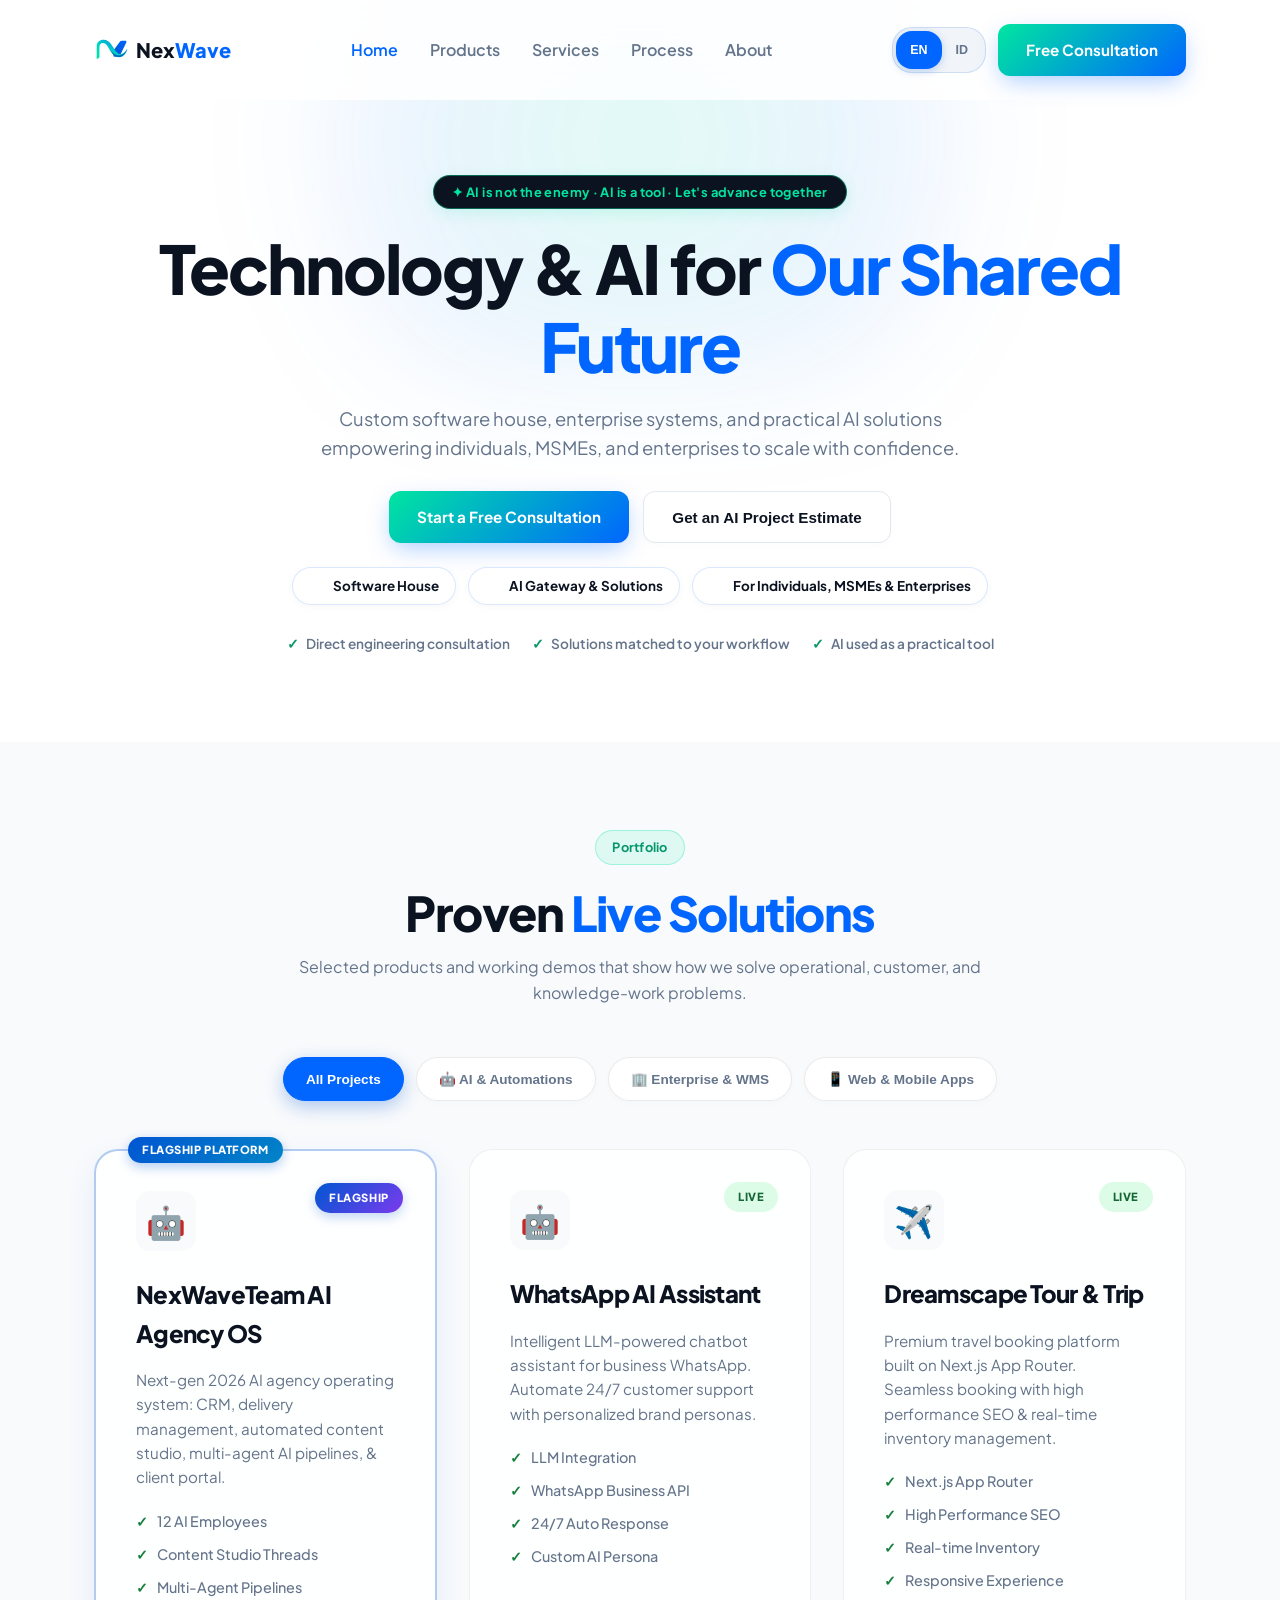
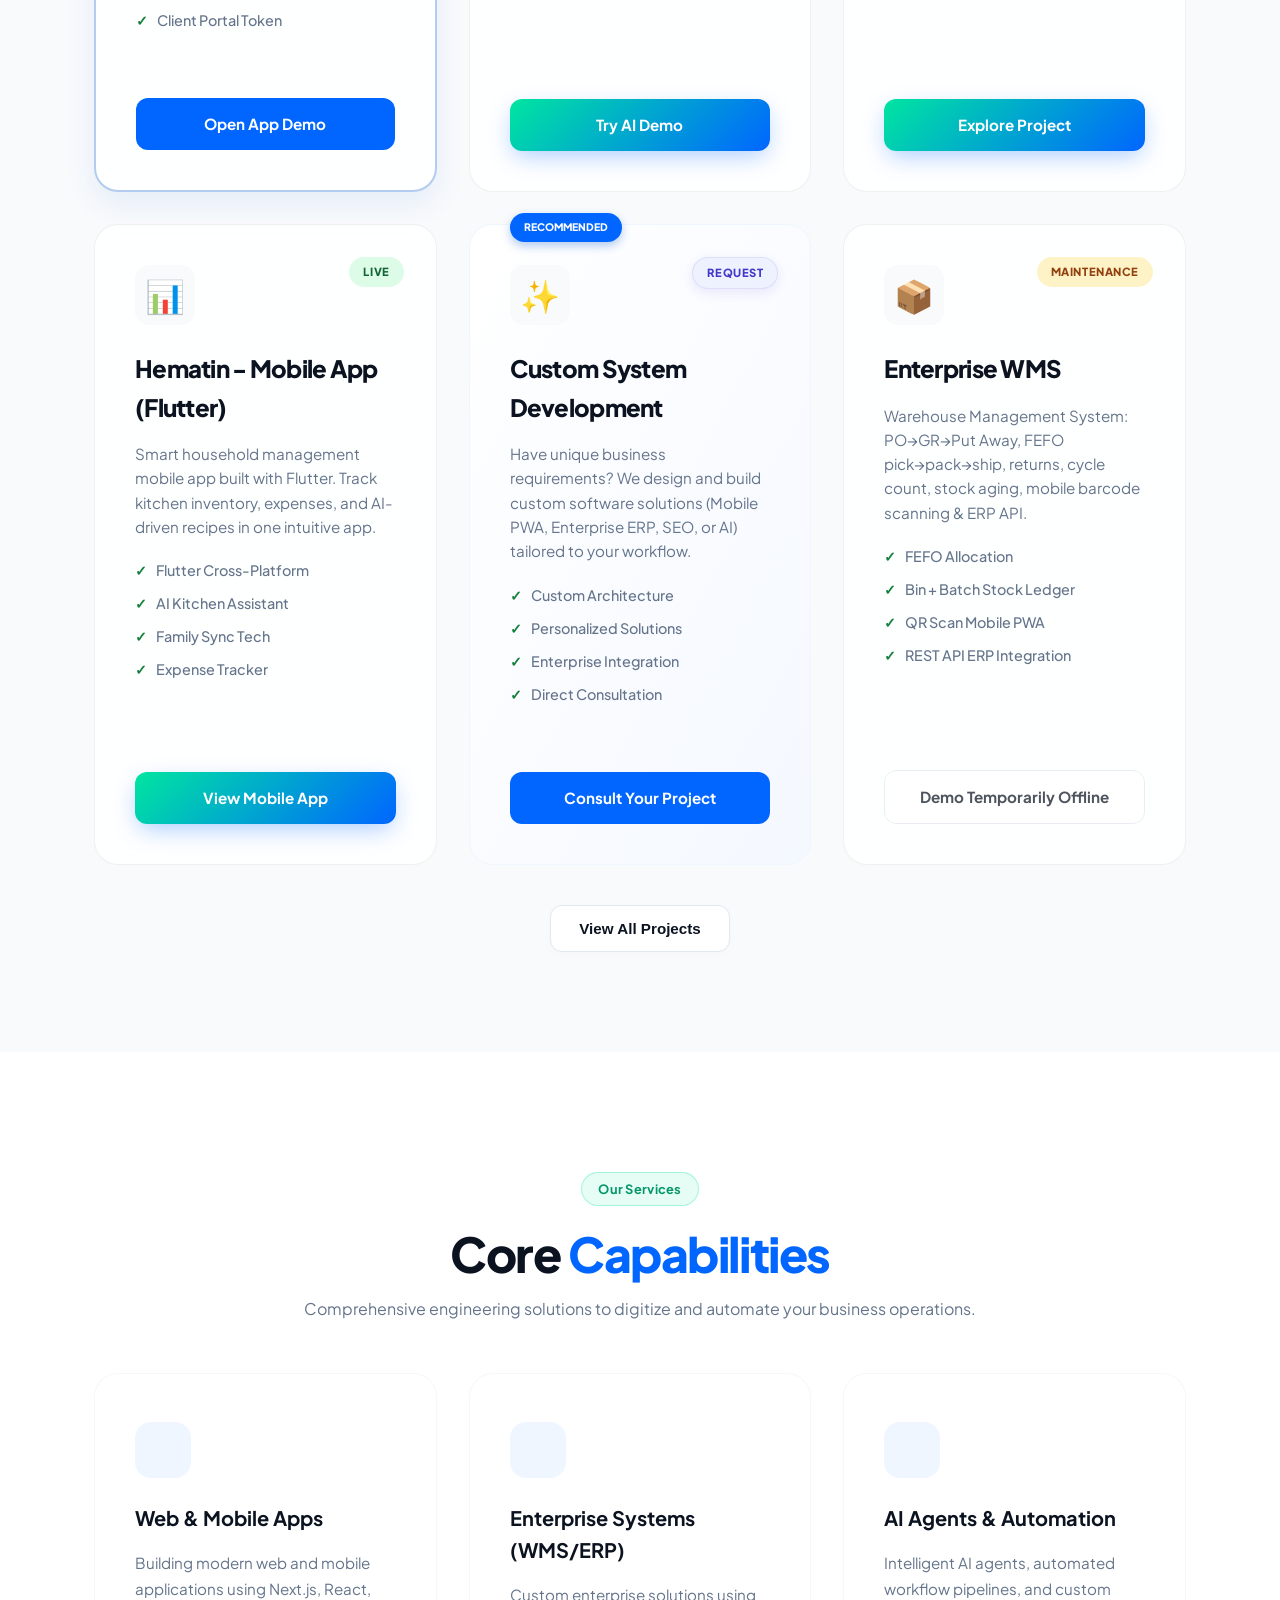
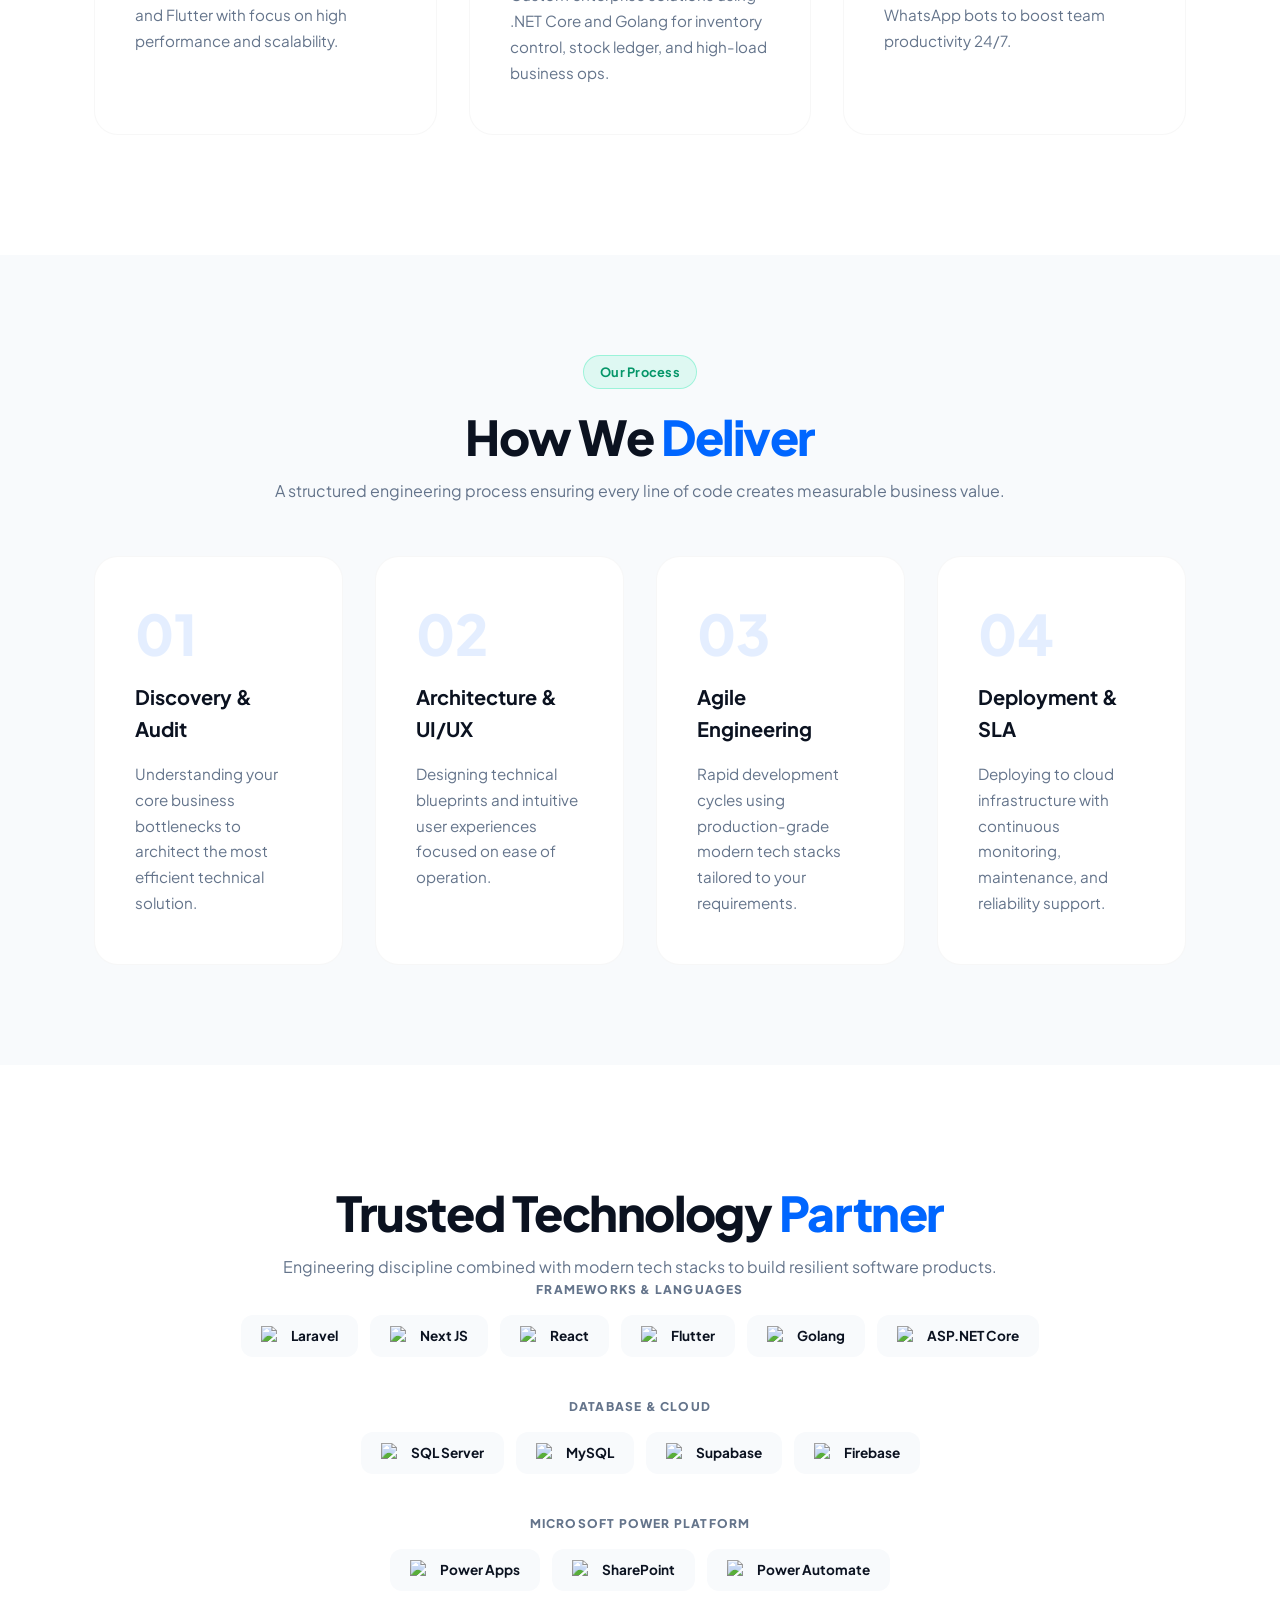
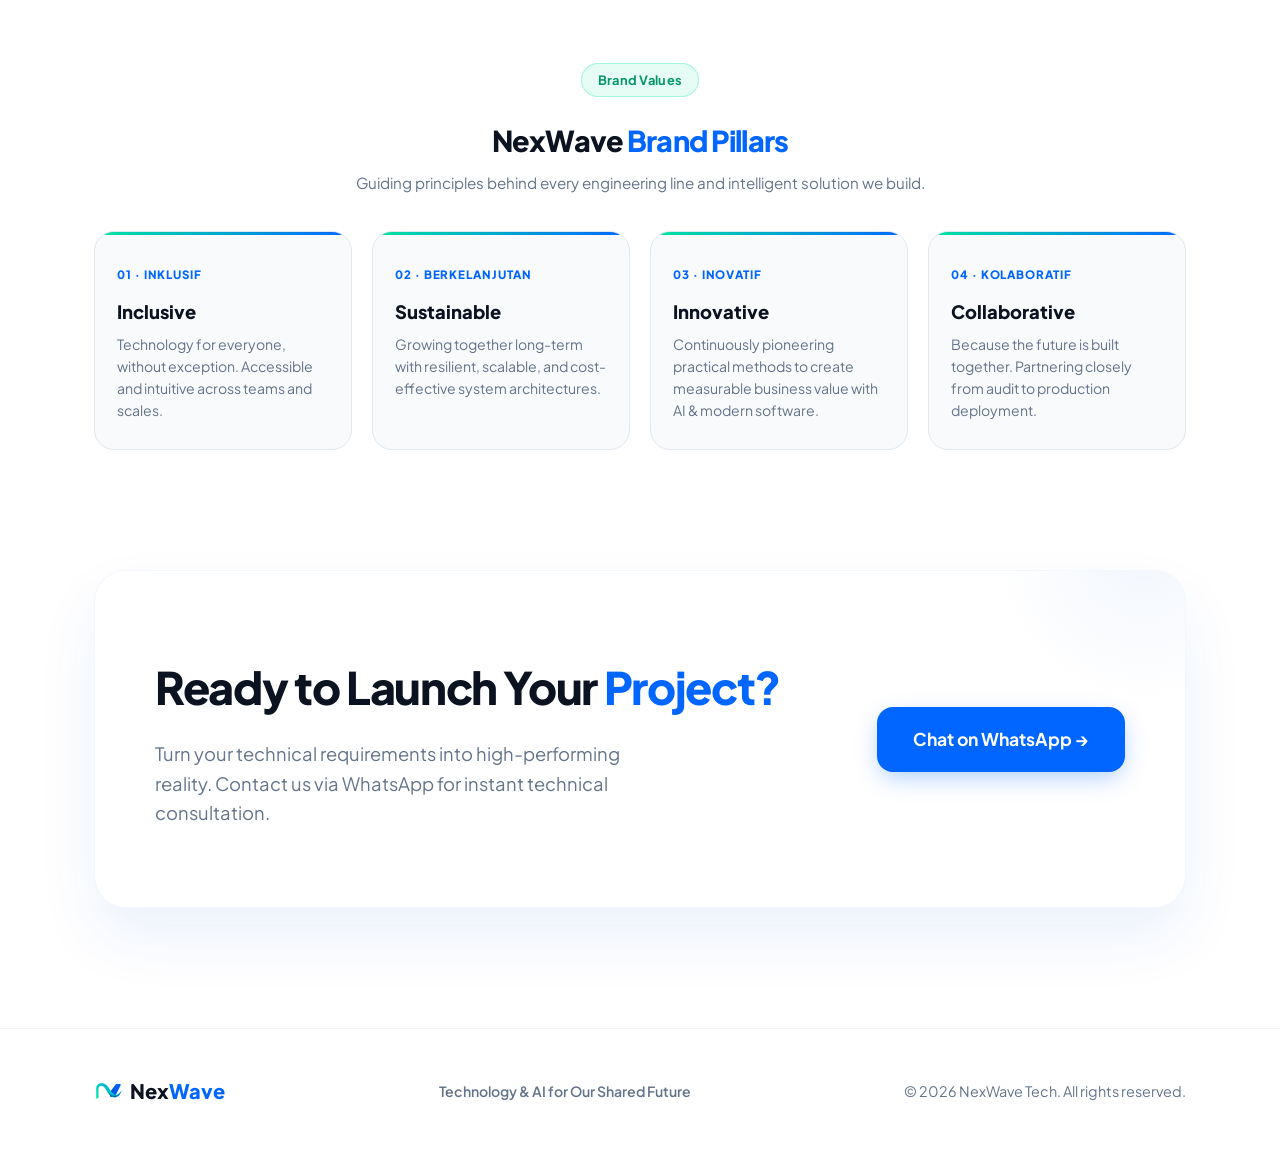
==== commit 03fac93d: "feat(brand): implement official NexWave Tech logo, brand kit, and typography" ====
--- a/index.html
+++ b/index.html
@@ -85,12 +85,13 @@
     
     <!-- Favicons / Social -->
     <link rel="icon" href="assets/favicon.ico" sizes="any">
-    <meta name="theme-color" content="#0056D2">
+    <link rel="apple-touch-icon" href="assets/apple-touch-icon.png">
+    <meta name="theme-color" content="#0B1220">
     
-    <!-- Google Fonts -->
+    <!-- Google Fonts: Plus Jakarta Sans -->
     <link rel="preconnect" href="https://fonts.googleapis.com">
     <link rel="preconnect" href="https://fonts.gstatic.com" crossorigin>
-    <link href="https://fonts.googleapis.com/css2?family=Inter:wght@400;500;600;700;800&display=swap" rel="stylesheet">
+    <link href="https://fonts.googleapis.com/css2?family=Plus+Jakarta+Sans:wght@400;500;600;700;800&display=swap" rel="stylesheet">
     
     <!-- Lucide Icons (deferred) -->
     <script src="https://unpkg.com/lucide@latest" defer></script>
@@ -107,9 +108,9 @@
     <!-- Navbar -->
     <nav class="navbar" id="navbar">
         <div class="container nav-container">
-            <a href="#" class="logo">
-                <img src="assets/logo.png" alt="NexWave Tech Logo" width="32" height="32">
-                <span>NexWave<span class="text-accent">Tech</span></span>
+            <a href="#" class="logo" aria-label="NexWave Tech">
+                <img src="assets/logo-mark.svg" alt="NexWave Logo" width="34" height="26">
+                <span>Nex<span class="text-accent">Wave</span></span>
             </a>
             <ul class="nav-links" id="navLinks">
                 <li><a href="#home" class="nav-link" data-i18n="nav_home">Home</a></li>
@@ -135,12 +136,17 @@
     <section class="hero reveal" id="home">
         <div class="container">
             <div class="hero-text">
-                <span class="badge" data-i18n="hero_badge">Software built around real workflows</span>
-                <h1 data-i18n="hero_title">Turn Technology into a <span class="text-accent">Business Advantage</span></h1>
+                <span class="badge-brand" data-i18n="hero_brand_badge">✦ AI bukan musuh · AI adalah tools · Mari berjalan bersama</span>
+                <h1 data-i18n="hero_title">Teknologi & AI untuk <span class="text-accent">Masa Depan Bersama</span></h1>
                 <p data-i18n="hero_desc">Custom software, enterprise systems, and practical AI automation that help your team work faster, adapt confidently, and stay competitive.</p>
                 <div class="hero-buttons">
                     <a href="#" onclick="openContact('wa', event, currentLang === 'id' ? 'Halo NexWave Tech, saya ingin konsultasi gratis mengenai kebutuhan software atau AI untuk bisnis saya.' : 'Hello NexWave Tech, I would like a free consultation about a software or AI project for my business.')" class="btn btn-primary" data-i18n="hero_consult_btn">Start a Free Consultation</a>
                     <button id="openAiQuoteBtn" class="btn btn-outline" data-i18n="hero_calc_btn">Get an AI Project Estimate</button>
+                </div>
+                <div class="hero-pills" aria-label="Core Capabilities">
+                    <div class="hero-pill"><i data-lucide="code-2"></i> <span data-i18n="pill_software">Software House</span></div>
+                    <div class="hero-pill"><i data-lucide="cpu"></i> <span data-i18n="pill_ai">AI Gateway & Solutions</span></div>
+                    <div class="hero-pill"><i data-lucide="users"></i> <span data-i18n="pill_target">Untuk Individu, UMKM & Perusahaan</span></div>
                 </div>
                 <div class="hero-proof" aria-label="Service highlights">
                     <span data-i18n="hero_proof_1">Direct engineering consultation</span>
@@ -270,6 +276,37 @@
                         <div class="tech-item"><img src="https://cdn.jsdelivr.net/npm/simple-icons@v11/icons/powerautomate.svg" width="20" height="20" alt="Power Automate" loading="lazy"> Power Automate</div>
                     </div>
                 </div>
+
+                <!-- 4 Core Brand Pillars -->
+                <div class="pillars-section">
+                    <div class="pillars-header">
+                        <span class="badge" data-i18n="pillars_badge">Brand Values</span>
+                        <h3 data-i18n="pillars_title">Pilar Nilai <span class="text-accent">NexWave</span></h3>
+                        <p data-i18n="pillars_desc">Prinsip dasar yang memandu setiap solusi teknologi dan inovasi kecerdasan buatan yang kami bangun.</p>
+                    </div>
+                    <div class="pillars-grid">
+                        <div class="pillar-card">
+                            <span class="pillar-badge">01 · INKLUSIF</span>
+                            <h4 data-i18n="pillar_1_title">Inklusif</h4>
+                            <p data-i18n="pillar_1_desc">Teknologi untuk semua, tanpa terkecuali. Dirancang mudah digunakan oleh individu hingga skala korporasi.</p>
+                        </div>
+                        <div class="pillar-card">
+                            <span class="pillar-badge">02 · BERKELANJUTAN</span>
+                            <h4 data-i18n="pillar_2_title">Berkelanjutan</h4>
+                            <p data-i18n="pillar_2_desc">Tumbuh bersama jangka panjang dengan arsitektur scalable, aman, dan efisien biaya.</p>
+                        </div>
+                        <div class="pillar-card">
+                            <span class="pillar-badge">03 · INOVATIF</span>
+                            <h4 data-i18n="pillar_3_title">Inovatif</h4>
+                            <p data-i18n="pillar_3_desc">Selalu mencari cara baru untuk memberi dampak nyata melalui integrasi software modern dan AI praktis.</p>
+                        </div>
+                        <div class="pillar-card">
+                            <span class="pillar-badge">04 · KOLABORATIF</span>
+                            <h4 data-i18n="pillar_4_title">Kolaboratif</h4>
+                            <p data-i18n="pillar_4_desc">Karena masa depan dibangun bersama. Kami bermitra erat dari perancangan hingga implementasi produksi.</p>
+                        </div>
+                    </div>
+                </div>
             </div>
         </div>
     </section>
@@ -296,9 +333,10 @@
         <div class="container">
             <div class="footer-content">
                 <div class="logo">
-                    <img src="assets/logo.png" alt="" width="28" height="28" loading="lazy">
-                    <span>NexWave<span class="text-accent">Tech</span></span>
-                </div>
+                    <img src="assets/logo-mark.svg" alt="NexWave" width="28" height="22" loading="lazy">
+                    <span>Nex<span class="text-accent">Wave</span></span>
+                </div>
+                <p style="font-size:0.88rem; color:var(--text-muted); font-weight:600;" data-i18n="footer_tagline">Teknologi & AI untuk Masa Depan Bersama</p>
                 <p>&copy; 2026 NexWave Tech. All rights reserved.</p>
             </div>
         </div>
@@ -390,11 +428,15 @@
                 nav_process: "Process",
                 nav_about: "About",
                 nav_cta: "Free Consultation",
+                hero_brand_badge: "✦ AI is not the enemy · AI is a tool · Let's advance together",
                 hero_badge: "Software built around real workflows",
-                hero_title: 'Turn Technology into a <span class="text-accent">Business Advantage</span>',
-                hero_desc: "Custom software, enterprise systems, and practical AI automation that help your team work faster, adapt confidently, and stay competitive.",
+                hero_title: 'Technology & AI for <span class="text-accent">Our Shared Future</span>',
+                hero_desc: "Custom software house, enterprise systems, and practical AI solutions empowering individuals, MSMEs, and enterprises to scale with confidence.",
                 hero_consult_btn: "Start a Free Consultation",
                 hero_calc_btn: "Get an AI Project Estimate",
+                pill_software: "Software House",
+                pill_ai: "AI Gateway & Solutions",
+                pill_target: "For Individuals, MSMEs & Enterprises",
                 hero_proof_1: "Direct engineering consultation",
                 hero_proof_2: "Solutions matched to your workflow",
                 hero_proof_3: "AI used as a practical tool",
@@ -428,12 +470,24 @@
                 flow_4_desc: "Deploying to cloud infrastructure with continuous monitoring, maintenance, and reliability support.",
                 about_title: 'Trusted Technology <span class="text-accent">Partner</span>',
                 about_desc: "Engineering discipline combined with modern tech stacks to build resilient software products.",
+                pillars_badge: "Brand Values",
+                pillars_title: 'NexWave <span class="text-accent">Brand Pillars</span>',
+                pillars_desc: "Guiding principles behind every engineering line and intelligent solution we build.",
+                pillar_1_title: "Inclusive",
+                pillar_1_desc: "Technology for everyone, without exception. Accessible and intuitive across teams and scales.",
+                pillar_2_title: "Sustainable",
+                pillar_2_desc: "Growing together long-term with resilient, scalable, and cost-effective system architectures.",
+                pillar_3_title: "Innovative",
+                pillar_3_desc: "Continuously pioneering practical methods to create measurable business value with AI & modern software.",
+                pillar_4_title: "Collaborative",
+                pillar_4_desc: "Because the future is built together. Partnering closely from audit to production deployment.",
                 tech_label_1: "Frameworks & Languages",
                 tech_label_2: "Database & Cloud",
                 tech_label_3: "Microsoft Power Platform",
                 contact_title: 'Ready to Launch Your <span class="text-accent">Project?</span>',
                 contact_desc: "Turn your technical requirements into high-performing reality. Contact us via WhatsApp for instant technical consultation.",
                 contact_btn: "Chat on WhatsApp →",
+                footer_tagline: "Technology & AI for Our Shared Future",
                 modal_title: "Hey, I'm Nexy! 👋",
                 modal_desc: "Describe your project idea — I'll instantly analyze the architecture, recommend the best tech stack, and break down the timeline!",
                 modal_desc_label: "Describe Your Project / Requirements:",
@@ -452,11 +506,15 @@
                 nav_process: "Proses",
                 nav_about: "Tentang",
                 nav_cta: "Konsultasi Gratis",
+                hero_brand_badge: "✦ AI bukan musuh · AI adalah tools · Mari berjalan bersama",
                 hero_badge: "Software House untuk Bisnis yang Terus Bergerak",
-                hero_title: 'Jadikan Teknologi <span class="text-accent">Keunggulan Bisnis Anda</span>',
-                hero_desc: "Kami membangun software custom, sistem operasional, dan automasi AI praktis agar tim bekerja lebih mudah, cepat, dan siap mengikuti perubahan teknologi.",
+                hero_title: 'Teknologi & AI untuk <span class="text-accent">Masa Depan Bersama</span>',
+                hero_desc: "Platform AI & Software House untuk individu, UMKM, dan perusahaan yang ingin maju bersama melalui custom software, enterprise system, dan otomatisasi cerdas.",
                 hero_consult_btn: "Mulai Konsultasi Gratis",
                 hero_calc_btn: "Dapatkan Estimasi Project AI",
+                pill_software: "Software House",
+                pill_ai: "AI Gateway & Solutions",
+                pill_target: "Untuk Individu, UMKM & Perusahaan",
                 hero_proof_1: "Konsultasi langsung dengan engineer",
                 hero_proof_2: "Solusi mengikuti alur kerja bisnis",
                 hero_proof_3: "AI sebagai alat kerja praktis",
@@ -470,37 +528,49 @@
                 filter_web: "📱 Web & Mobile Apps",
                 serv_badge: "Layanan Kami",
                 serv_title: 'Layanan <span class="text-accent">Unggulan</span>',
-                serv_desc: "Solusi teknologi komprehensif untuk mendigitalisasi dan mengotomatisasi bisnis Anda.",
-                serv_1_title: "Web & Mobile Apps",
-                serv_1_desc: "Membangun platform web dan mobile modern berbasis Next.js, React, dan Flutter dengan fokus pada performa dan skalabilitas tinggi.",
-                serv_2_title: "Enterprise Systems (WMS/ERP)",
-                serv_2_desc: "Pengembangan sistem kustom (ERP/WMS) menggunakan .NET Core dan Golang untuk efisiensi bisnis dan kelola stok skala besar.",
-                serv_3_title: "AI Agents & Automations",
-                serv_3_desc: "Asisten AI cerdas, otomatisasi workflow, dan chatbot WhatsApp kustom untuk meningkatkan produktivitas tim Anda 24/7.",
-                flow_badge: "Proses Kami",
+                serv_desc: "Solusi engineering lengkap untuk digitalisasi dan automasi operasional bisnis Anda.",
+                serv_1_title: "Web & Mobile App",
+                serv_1_desc: "Pengembangan aplikasi web dan mobile modern dengan Next.js, React, dan Flutter yang cepat, stabil, dan siap scale-up.",
+                serv_2_title: "Sistem Enterprise (WMS/ERP)",
+                serv_2_desc: "Sistem operasional berbasis .NET Core dan Golang untuk kontrol stok, mutasi gudang, dan volume data transaksi tinggi.",
+                serv_3_title: "AI Agents & Automasi",
+                serv_3_desc: "Agent AI cerdas, pipeline automasi kerja, dan chatbot WhatsApp custom untuk membantu operasional bisnis 24/7.",
+                flow_badge: "Alur Kerja",
                 flow_title: 'Cara Kami <span class="text-accent">Bekerja</span>',
-                flow_desc: "Proses kerja terukur untuk memastikan setiap baris kode memberikan dampak nyata bagi bisnis Anda.",
-                flow_1_title: "Analisa & Diskusi",
-                flow_1_desc: "Memahami inti masalah bisnis Anda untuk menemukan solusi teknologi yang paling efisien.",
-                flow_2_title: "Arsitektur & Desain",
-                flow_2_desc: "Menyusun cetak biru sistem dan desain UI/UX yang fokus pada kemudahan penggunaan.",
-                flow_3_title: "Pembangunan",
-                flow_3_desc: "Proses pengembangan menggunakan tech stack modern sesuai dengan kebutuhan spesifikasi sistem.",
-                flow_4_title: "Launch & Support",
-                flow_4_desc: "Meluncurkan sistem ke cloud dan memastikan semuanya berjalan stabil di tangan pengguna.",
-                about_title: 'Partner Teknologi <span class="text-accent">Andal</span>',
-                about_desc: "Kombinasi keahlian teknis untuk menghasilkan produk perangkat lunak yang andal.",
-                tech_label_1: "Framework & Language",
+                flow_desc: "Proses engineering terstruktur untuk memastikan setiap baris kode memberi dampak nyata pada operasional bisnis.",
+                flow_1_title: "Audit & Analisis Kebutuhan",
+                flow_1_desc: "Mempelajari bottleneck operasional bisnis Anda untuk merancang solusi teknis yang paling tepat sasaran.",
+                flow_2_title: "Arsitektur & UI/UX",
+                flow_2_desc: "Menyusun arsitektur sistem dan desain antarmuka yang mudah digunakan langsung oleh tim lapangan.",
+                flow_3_title: "Pengembangan Cepat & Teruji",
+                flow_3_desc: "Proses development gesit menggunakan tech stack modern yang siap untuk kebutuhan produksi nyata.",
+                flow_4_title: "Deployment & Dukungan Teknis",
+                flow_4_desc: "Peluncuran ke cloud dengan monitoring berkala, panduan penggunaan, dan jaminan keandalan sistem.",
+                about_title: 'Partner Teknologi <span class="text-accent">Terpercaya</span>',
+                about_desc: "Disiplin engineering dipadukan dengan tech stack modern untuk membangun produk digital yang tangguh.",
+                pillars_badge: "Pilar Nilai",
+                pillars_title: 'Pilar Nilai <span class="text-accent">NexWave</span>',
+                pillars_desc: "Prinsip dasar yang memandu setiap solusi teknologi dan inovasi kecerdasan buatan yang kami bangun.",
+                pillar_1_title: "Inklusif",
+                pillar_1_desc: "Teknologi untuk semua, tanpa terkecuali. Dirancang mudah digunakan oleh individu hingga skala korporasi.",
+                pillar_2_title: "Berkelanjutan",
+                pillar_2_desc: "Tumbuh bersama jangka panjang dengan arsitektur scalable, aman, dan efisien biaya.",
+                pillar_3_title: "Inovatif",
+                pillar_3_desc: "Selalu mencari cara baru untuk memberi dampak nyata melalui integrasi software modern dan AI praktis.",
+                pillar_4_title: "Kolaboratif",
+                pillar_4_desc: "Karena masa depan dibangun bersama. Kami bermitra erat dari perancangan hingga implementasi produksi.",
+                tech_label_1: "Framework & Bahasa Pemrograman",
                 tech_label_2: "Database & Cloud",
                 tech_label_3: "Microsoft Power Platform",
-                contact_title: 'Siap Memulai <span class="text-accent">Project?</span>',
-                contact_desc: "Wujudkan sistem impian Anda dengan dukungan teknis profesional. Hubungi kami melalui WhatsApp untuk konsultasi cepat.",
-                contact_btn: "Chat WhatsApp →",
-                modal_title: "Halo, aku Nexy! 👋",
-                modal_desc: "Jelaskan ide proyekmu — aku akan langsung menganalisis arsitektur, merekomendasikan tech stack terbaik, dan estimasi waktunya!",
-                modal_desc_label: "Jelaskan Ide / Kebutuhan Proyek Anda:",
-                modal_submit_btn: "⚡ Generate AI Estimate Now",
-                modal_res_badge: "✓ AI Architecture Analysis Complete",
+                contact_title: 'Siap Memulai <span class="text-accent">Project Anda?</span>',
+                contact_desc: "Ubah kebutuhan teknis bisnis Anda menjadi solusi nyata yang andal. Hubungi kami via WhatsApp untuk konsultasi langsung.",
+                contact_btn: "Chat via WhatsApp →",
+                footer_tagline: "Teknologi & AI untuk Masa Depan Bersama",
+                modal_title: "Halo, saya Nexy! 👋",
+                modal_desc: "Ceritakan kebutuhan atau ide aplikasi Anda — saya akan langsung bantu analisa arsitektur, rekomendasi teknologi, dan estimasi waktunya!",
+                modal_desc_label: "Jelaskan Kebutuhan / Ide Project Anda:",
+                modal_submit_btn: "⚡ Buat Estimasi Arsitektur AI Sekarang",
+                modal_res_badge: "✓ Analisis Arsitektur AI Selesai",
                 res_time_label: "Estimasi Waktu",
                 res_stack_label: "Rekomendasi Tech Stack",
                 res_feat_label: "Fitur Arsitektur Utama:",
--- a/css/style.css
+++ b/css/style.css
@@ -1,23 +1,30 @@
 /* ============================================
    NexWave Tech - Portfolio Website Styles
-   Theme: Sleek Minimalist - V6 (Inter)
+   Brand Identity: Neon Green & Electric Blue
+   Typography: Plus Jakarta Sans
    ============================================ */
 
-@import url('https://fonts.googleapis.com/css2?family=Inter:wght@400;500;600;700;800&display=swap');
+@import url('https://fonts.googleapis.com/css2?family=Plus+Jakarta+Sans:wght@400;500;600;700;800&display=swap');
 
 :root {
-    --primary: #0056D2; /* Solid Professional Blue */
+    --primary: #0066FF; /* Electric Blue */
+    --primary-hover: #0052CC;
     --primary-soft: #EFF6FF;
-    --secondary: #0F172A; /* Midnight Slate */
+    --accent-green: #00E5A0; /* Neon Green */
+    --accent-glow: rgba(0, 229, 160, 0.15);
+    --brand-gradient: linear-gradient(135deg, #00E5A0 0%, #0066FF 100%);
+    --brand-gradient-hover: linear-gradient(135deg, #00cb8e 0%, #0052cc 100%);
+    --secondary: #0B1220; /* Deep Navy */
+    --slate: #1E293B;
     --text-main: #1E293B;
     --text-muted: #64748B;
     --bg-main: #FFFFFF;
     --bg-soft: #F8FAFC;
     
-    --shadow: 0 4px 20px rgba(0, 0, 0, 0.03);
-    --shadow-premium: 0 20px 40px -10px rgba(0, 0, 0, 0.05);
-    --transition: all 0.5s cubic-bezier(0.4, 0, 0.2, 1);
-    --glass: rgba(255, 255, 255, 0.7);
+    --shadow: 0 4px 20px rgba(11, 18, 32, 0.04);
+    --shadow-premium: 0 20px 40px -10px rgba(0, 102, 255, 0.08);
+    --transition: all 0.35s cubic-bezier(0.4, 0, 0.2, 1);
+    --glass: rgba(255, 255, 255, 0.85);
 }
 
 /* ========== Animations ========== */
@@ -36,7 +43,7 @@
 html { scroll-behavior: smooth; scroll-padding-top: 96px; }
 
 body {
-    font-family: 'Inter', sans-serif;
+    font-family: 'Plus Jakarta Sans', -apple-system, BlinkMacSystemFont, 'Segoe UI', Roboto, sans-serif;
     background: var(--bg-main);
     color: var(--text-main);
     line-height: 1.6;
@@ -121,21 +128,99 @@
 .service-card p { font-size: 0.95rem; color: var(--text-muted); line-height: 1.7; }
 
 /* ========== Hero ========== */
-.hero { padding: 180px 0 88px; text-align: center; }
+.hero {
+    position: relative;
+    padding: 175px 0 88px;
+    text-align: center;
+    overflow: hidden;
+}
+.hero::before {
+    content: '';
+    position: absolute;
+    top: -100px;
+    left: 50%;
+    transform: translateX(-50%);
+    width: min(900px, 90vw);
+    height: 480px;
+    background: radial-gradient(circle, rgba(0, 229, 160, 0.12) 0%, rgba(0, 102, 255, 0.08) 50%, transparent 70%);
+    filter: blur(60px);
+    pointer-events: none;
+    z-index: -1;
+}
+
 .badge {
-    display: inline-block; padding: 6px 14px; background: var(--primary-soft);
-    color: var(--primary); border-radius: 100px; font-size: 0.8rem;
-    font-weight: 700; margin-bottom: 24px;
-}
-.hero h1 { font-size: clamp(2.5rem, 6vw, 4.2rem); margin-bottom: 24px; line-height: 1.1; }
-.hero p { font-size: 1.15rem; color: var(--text-muted); max-width: 690px; margin: 0 auto 32px; }
-.hero-buttons { display: flex; justify-content: center; gap: 12px; flex-wrap: wrap; }
+    display: inline-flex;
+    align-items: center;
+    gap: 8px;
+    padding: 6px 16px;
+    background: rgba(0, 229, 160, 0.1);
+    color: #059669;
+    border: 1px solid rgba(0, 229, 160, 0.3);
+    border-radius: 100px;
+    font-size: 0.8rem;
+    font-weight: 700;
+    margin-bottom: 20px;
+    letter-spacing: 0.02em;
+}
+
+.badge-brand {
+    display: inline-flex;
+    align-items: center;
+    gap: 8px;
+    padding: 6px 18px;
+    background: #0B1220;
+    color: #00E5A0;
+    border: 1px solid rgba(0, 229, 160, 0.4);
+    border-radius: 100px;
+    font-size: 0.8rem;
+    font-weight: 700;
+    margin-bottom: 20px;
+    letter-spacing: 0.03em;
+    box-shadow: 0 4px 16px rgba(0, 229, 160, 0.15);
+}
+
+.hero h1 { font-size: clamp(2.5rem, 6vw, 4.2rem); margin-bottom: 20px; line-height: 1.15; }
+.hero p { font-size: 1.15rem; color: var(--text-muted); max-width: 690px; margin: 0 auto 28px; }
+.hero-buttons { display: flex; justify-content: center; gap: 14px; flex-wrap: wrap; margin-bottom: 24px; }
+
+/* Hero Capability Pills */
+.hero-pills {
+    display: flex;
+    justify-content: center;
+    gap: 12px;
+    flex-wrap: wrap;
+    margin: 16px 0 28px;
+}
+.hero-pill {
+    display: inline-flex;
+    align-items: center;
+    gap: 8px;
+    padding: 7px 16px;
+    border-radius: 99px;
+    background: #ffffff;
+    border: 1px solid rgba(0, 102, 255, 0.15);
+    font-size: 0.84rem;
+    font-weight: 700;
+    color: var(--secondary);
+    box-shadow: 0 2px 10px rgba(11, 18, 32, 0.03);
+    transition: var(--transition);
+}
+.hero-pill:hover {
+    border-color: var(--accent-green);
+    transform: translateY(-2px);
+}
+.hero-pill i {
+    color: var(--primary);
+    width: 16px;
+    height: 16px;
+}
+
 .hero-proof {
     display: flex; justify-content: center; gap: 22px; flex-wrap: wrap;
-    margin-top: 28px; color: var(--text-muted); font-size: 0.85rem; font-weight: 600;
+    color: var(--text-muted); font-size: 0.85rem; font-weight: 600;
 }
 .hero-proof span { display: inline-flex; align-items: center; gap: 7px; }
-.hero-proof span::before { content: '✓'; color: #15803D; font-weight: 800; }
+.hero-proof span::before { content: '✓'; color: #059669; font-weight: 800; }
 
 /* ========== Buttons ========== */
 .btn {
@@ -143,11 +228,27 @@
     padding: 14px 28px; border-radius: 12px; font-weight: 700; font-size: 0.95rem;
     transition: var(--transition); border: none; cursor: pointer;
 }
-.btn-primary { background: var(--primary); color: #fff; box-shadow: 0 8px 20px -6px rgba(0, 98, 255, 0.4); }
-.btn-primary:hover { transform: translateY(-3px); box-shadow: 0 12px 25px -6px rgba(0, 98, 255, 0.5); }
-
-.btn-outline { background: var(--bg-soft); color: var(--text-main); }
-.btn-outline:hover { background: #fff; box-shadow: var(--shadow); }
+.btn-primary {
+    background: var(--brand-gradient);
+    color: #ffffff;
+    box-shadow: 0 8px 24px -4px rgba(0, 102, 255, 0.35);
+}
+.btn-primary:hover {
+    transform: translateY(-3px);
+    box-shadow: 0 12px 28px -4px rgba(0, 102, 255, 0.45);
+}
+
+.btn-outline {
+    background: #ffffff;
+    color: var(--secondary);
+    border: 1px solid #E2E8F0;
+    box-shadow: 0 2px 8px rgba(0,0,0,0.02);
+}
+.btn-outline:hover {
+    background: var(--bg-soft);
+    border-color: rgba(0, 102, 255, 0.3);
+    color: var(--primary);
+}
 
 /* ========== Products Grid ========== */
 .products { padding: 88px 0 100px; background: var(--bg-soft); }
@@ -304,7 +405,31 @@
 .stats-row { display: flex; justify-content: center; gap: 40px; margin-top: 60px; flex-wrap: wrap; }
 .stat-box { min-width: 200px; padding: 30px; background: var(--bg-soft); border-radius: var(--radius); }
 .stat-val { display: block; font-size: 1.5rem; font-weight: 800; color: var(--secondary); margin-bottom: 4px; }
-.stat-label { font-size: 0.85rem; color: var(--text-muted); font-weight: 700; text-transform: uppercase; letter-spacing: 0.05em; }
+/* ========== 4 Core Brand Pillars ========== */
+.pillars-section { margin-top: 72px; text-align: left; }
+.pillars-header { text-align: center; margin-bottom: 36px; }
+.pillars-header h3 { font-size: 1.8rem; font-weight: 800; color: var(--secondary); margin-bottom: 8px; }
+.pillars-header p { color: var(--text-muted); font-size: 0.95rem; }
+.pillars-grid { display: grid; grid-template-columns: repeat(4, 1fr); gap: 20px; }
+.pillar-card {
+    background: var(--bg-soft); border: 1px solid #E2E8F0; border-radius: 20px;
+    padding: 28px 22px; transition: var(--transition); position: relative; overflow: hidden;
+}
+.pillar-card::before {
+    content: ''; position: absolute; top: 0; left: 0; right: 0; height: 3px;
+    background: var(--brand-gradient);
+}
+.pillar-card:hover {
+    transform: translateY(-6px); background: #ffffff;
+    box-shadow: var(--shadow-premium); border-color: rgba(0, 102, 255, 0.25);
+}
+.pillar-badge {
+    display: inline-flex; align-items: center; gap: 6px;
+    font-size: 0.72rem; font-weight: 800; text-transform: uppercase;
+    letter-spacing: 0.08em; color: var(--primary); margin-bottom: 12px;
+}
+.pillar-card h4 { font-size: 1.15rem; font-weight: 800; color: var(--secondary); margin-bottom: 8px; }
+.pillar-card p { font-size: 0.88rem; color: var(--text-muted); line-height: 1.55; }
 
 /* ========== Contact CTA ========== */
 .cta-banner {
@@ -343,6 +468,7 @@
 @media (max-width: 1024px) {
     .services-grid { grid-template-columns: repeat(2, 1fr); }
     .workflow-grid { grid-template-columns: repeat(2, 1fr); }
+    .pillars-grid { grid-template-columns: repeat(2, 1fr); }
 }
 
 @media (max-width: 992px) {
@@ -379,7 +505,7 @@
     .nav-cta .btn-sm { display: none; }
     .lang-toggle-wrap { padding: 2px; }
     .lang-btn { min-width: 40px; min-height: 40px; padding: 7px 11px; }
-    .services-grid, .workflow-grid { grid-template-columns: 1fr; }
+    .services-grid, .workflow-grid, .pillars-grid { grid-template-columns: 1fr; }
     .products-grid { grid-template-columns: 1fr; gap: 22px; }
     .hero { padding: 124px 0 64px; }
     .hero p { font-size: 1rem; margin-bottom: 26px; }
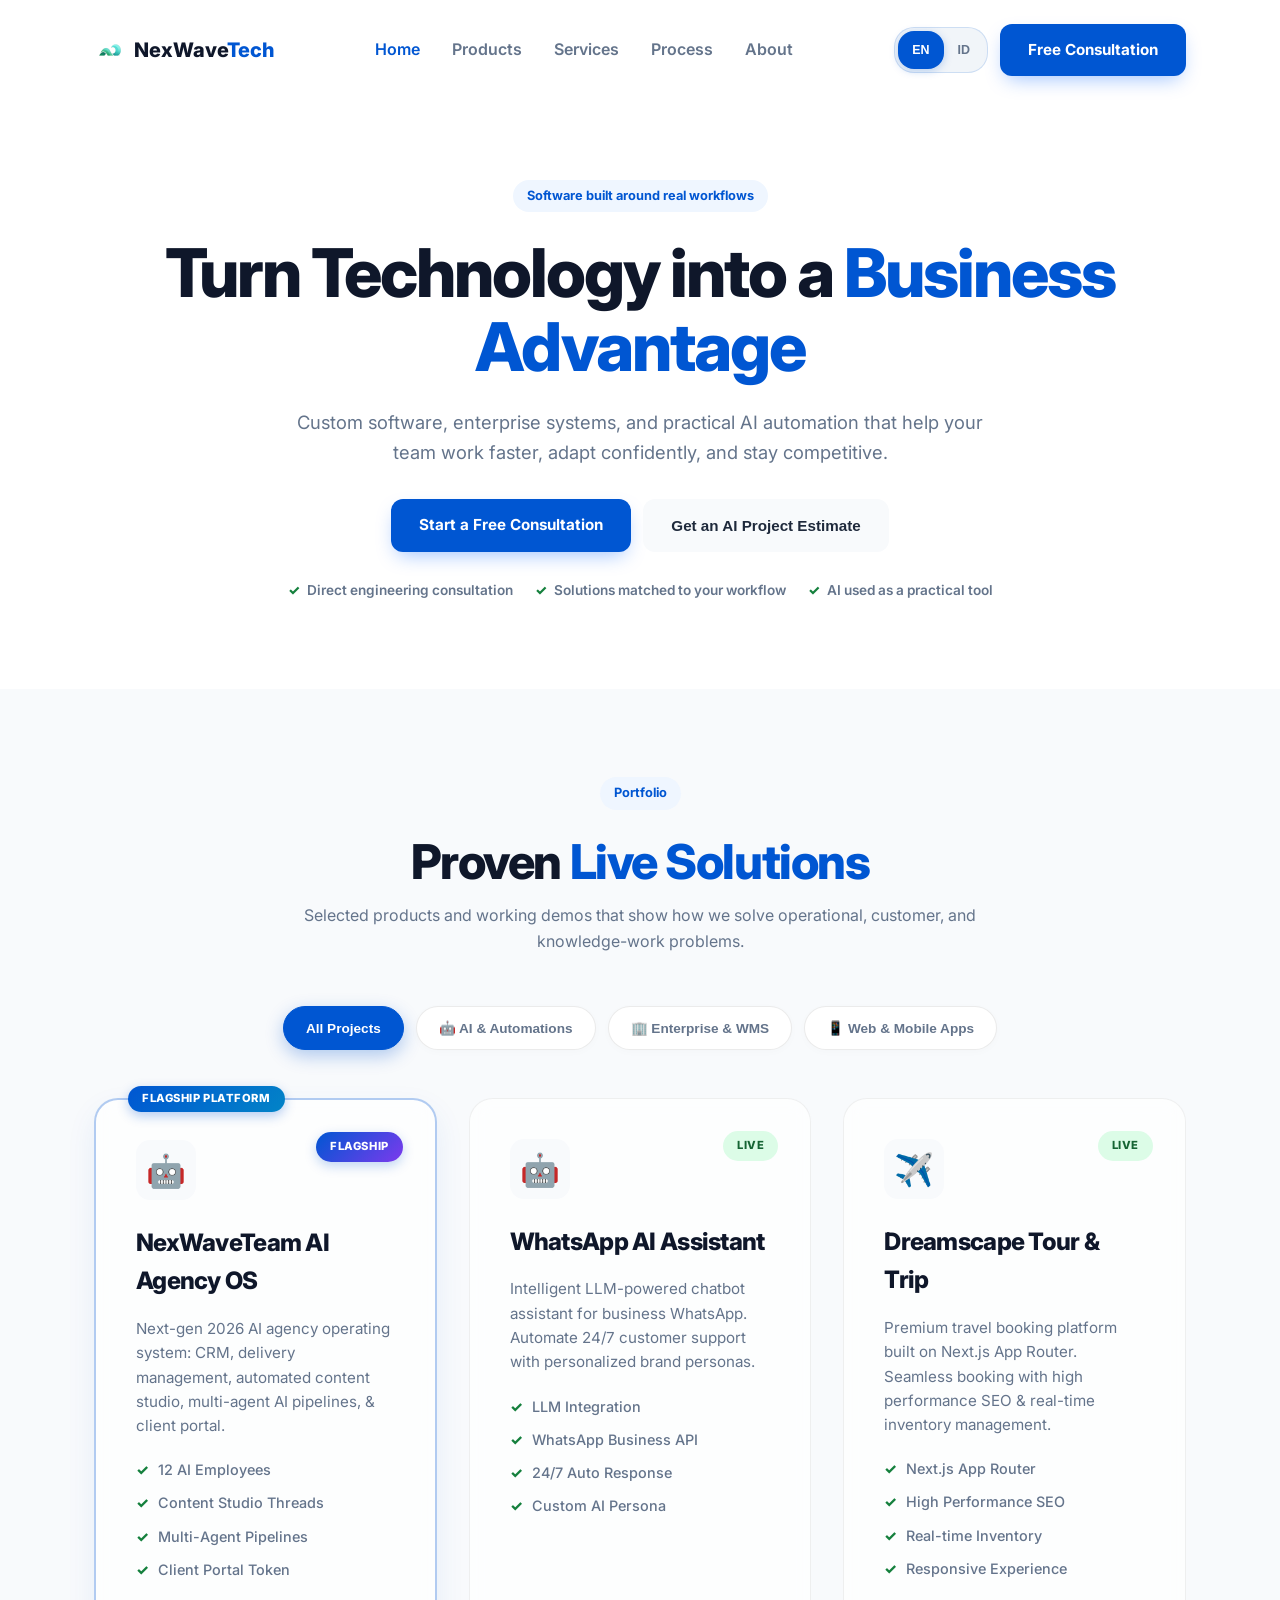
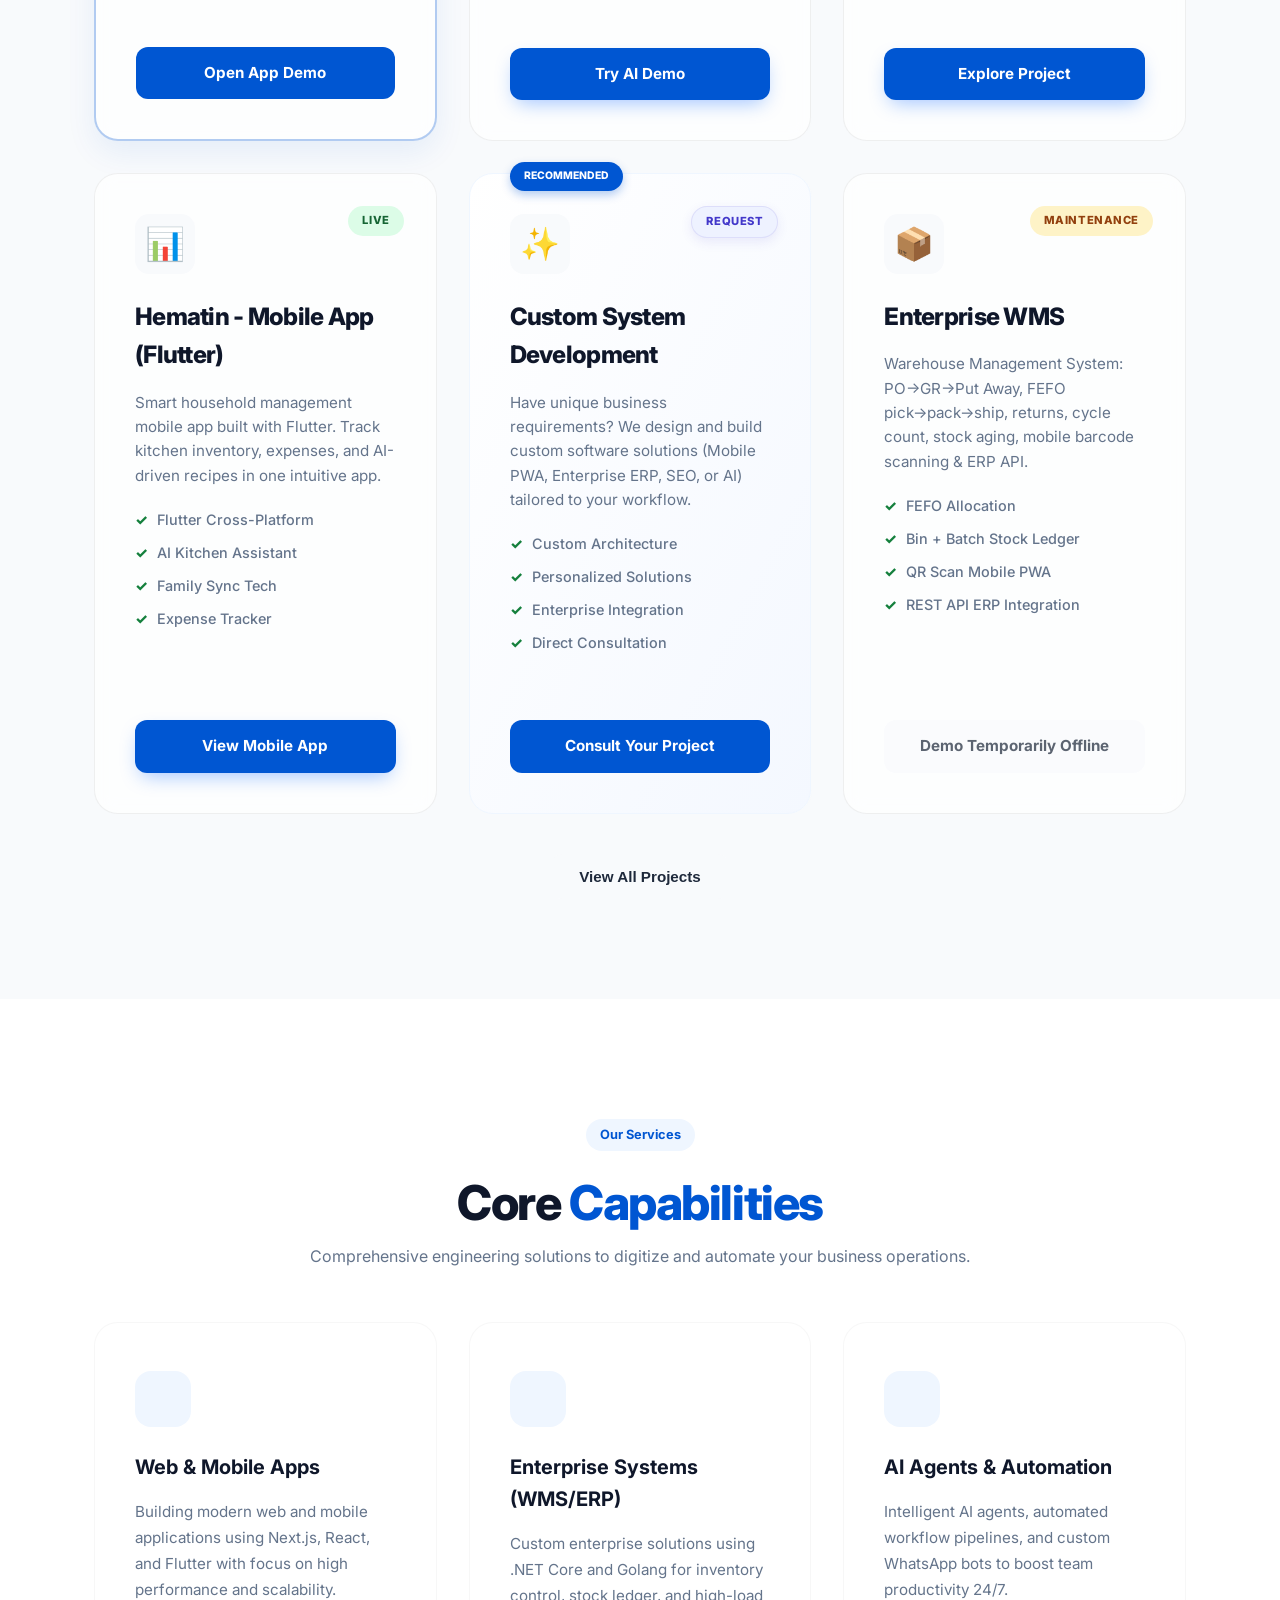
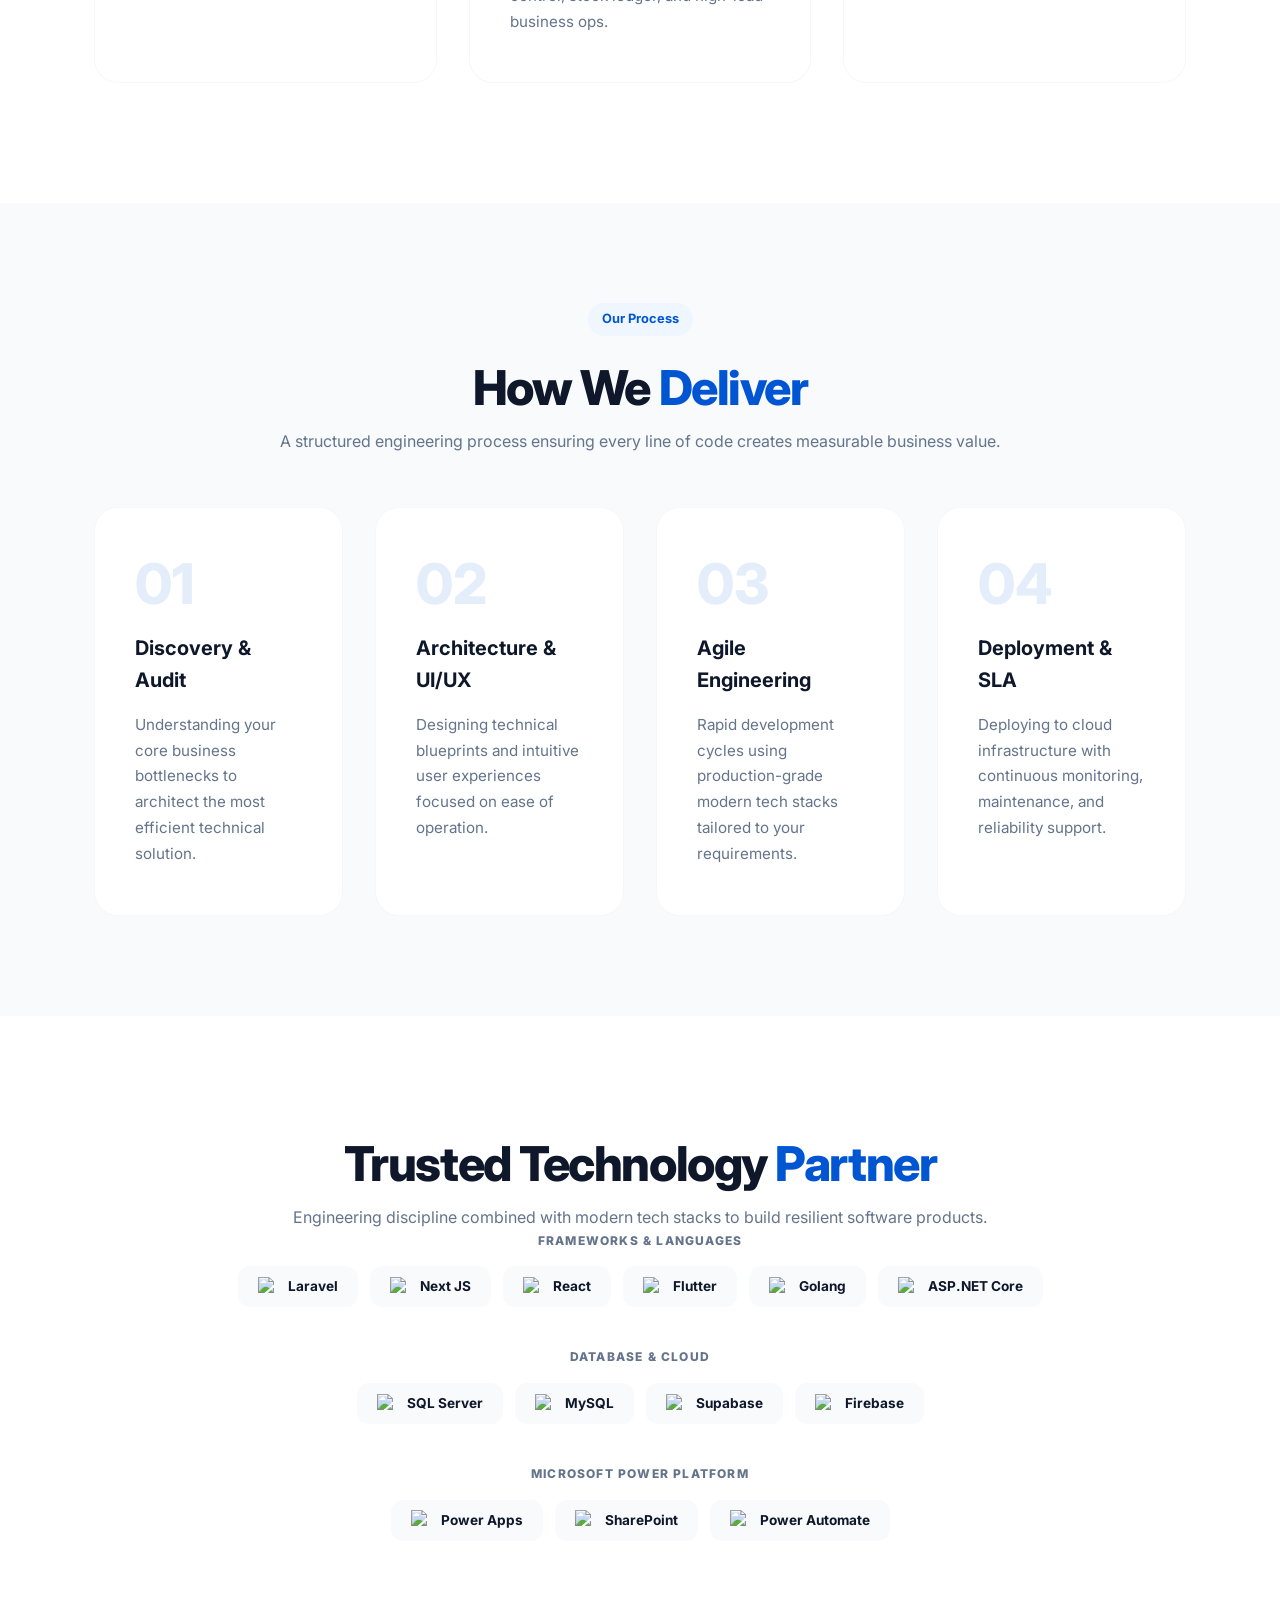
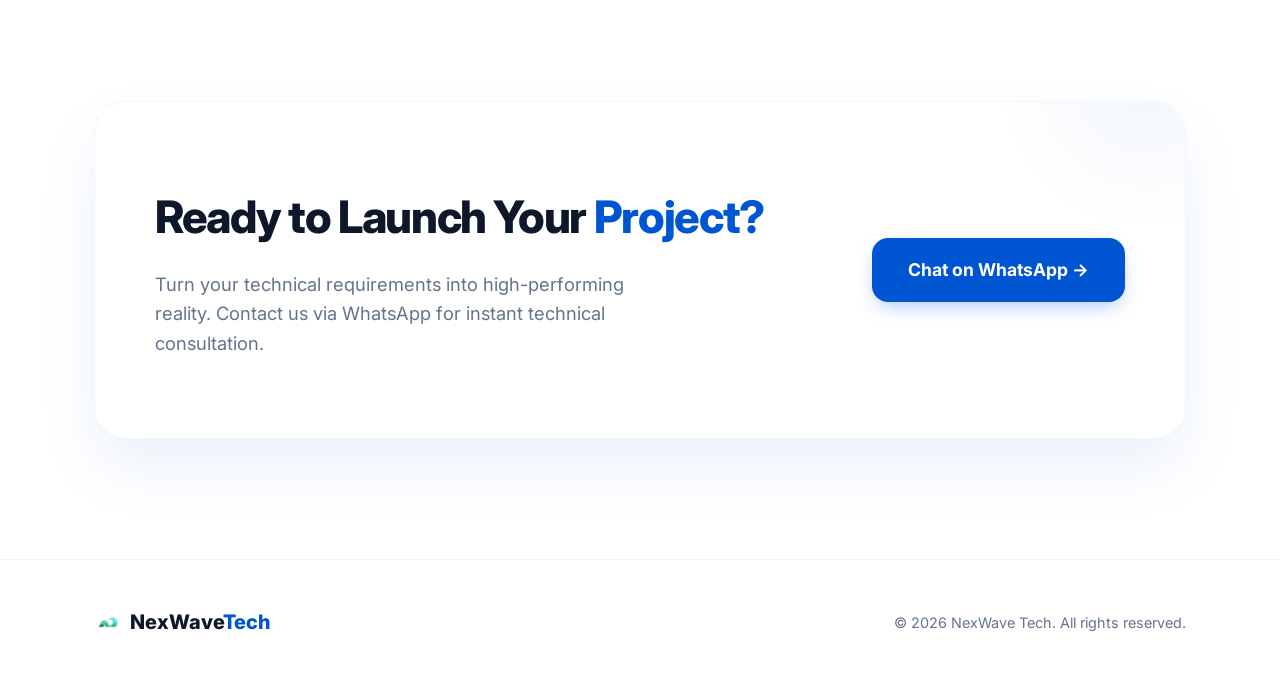
==== commit 977dd28a: "Revert "feat(brand): implement official NexWave Tech logo, brand kit, and typography" This reverts c" ====
--- a/index.html
+++ b/index.html
@@ -85,13 +85,12 @@
     
     <!-- Favicons / Social -->
     <link rel="icon" href="assets/favicon.ico" sizes="any">
-    <link rel="apple-touch-icon" href="assets/apple-touch-icon.png">
-    <meta name="theme-color" content="#0B1220">
-    
-    <!-- Google Fonts: Plus Jakarta Sans -->
+    <meta name="theme-color" content="#0056D2">
+    
+    <!-- Google Fonts -->
     <link rel="preconnect" href="https://fonts.googleapis.com">
     <link rel="preconnect" href="https://fonts.gstatic.com" crossorigin>
-    <link href="https://fonts.googleapis.com/css2?family=Plus+Jakarta+Sans:wght@400;500;600;700;800&display=swap" rel="stylesheet">
+    <link href="https://fonts.googleapis.com/css2?family=Inter:wght@400;500;600;700;800&display=swap" rel="stylesheet">
     
     <!-- Lucide Icons (deferred) -->
     <script src="https://unpkg.com/lucide@latest" defer></script>
@@ -108,9 +107,9 @@
     <!-- Navbar -->
     <nav class="navbar" id="navbar">
         <div class="container nav-container">
-            <a href="#" class="logo" aria-label="NexWave Tech">
-                <img src="assets/logo-mark.svg" alt="NexWave Logo" width="34" height="26">
-                <span>Nex<span class="text-accent">Wave</span></span>
+            <a href="#" class="logo">
+                <img src="assets/logo.png" alt="NexWave Tech Logo" width="32" height="32">
+                <span>NexWave<span class="text-accent">Tech</span></span>
             </a>
             <ul class="nav-links" id="navLinks">
                 <li><a href="#home" class="nav-link" data-i18n="nav_home">Home</a></li>
@@ -136,17 +135,12 @@
     <section class="hero reveal" id="home">
         <div class="container">
             <div class="hero-text">
-                <span class="badge-brand" data-i18n="hero_brand_badge">✦ AI bukan musuh · AI adalah tools · Mari berjalan bersama</span>
-                <h1 data-i18n="hero_title">Teknologi & AI untuk <span class="text-accent">Masa Depan Bersama</span></h1>
+                <span class="badge" data-i18n="hero_badge">Software built around real workflows</span>
+                <h1 data-i18n="hero_title">Turn Technology into a <span class="text-accent">Business Advantage</span></h1>
                 <p data-i18n="hero_desc">Custom software, enterprise systems, and practical AI automation that help your team work faster, adapt confidently, and stay competitive.</p>
                 <div class="hero-buttons">
                     <a href="#" onclick="openContact('wa', event, currentLang === 'id' ? 'Halo NexWave Tech, saya ingin konsultasi gratis mengenai kebutuhan software atau AI untuk bisnis saya.' : 'Hello NexWave Tech, I would like a free consultation about a software or AI project for my business.')" class="btn btn-primary" data-i18n="hero_consult_btn">Start a Free Consultation</a>
                     <button id="openAiQuoteBtn" class="btn btn-outline" data-i18n="hero_calc_btn">Get an AI Project Estimate</button>
-                </div>
-                <div class="hero-pills" aria-label="Core Capabilities">
-                    <div class="hero-pill"><i data-lucide="code-2"></i> <span data-i18n="pill_software">Software House</span></div>
-                    <div class="hero-pill"><i data-lucide="cpu"></i> <span data-i18n="pill_ai">AI Gateway & Solutions</span></div>
-                    <div class="hero-pill"><i data-lucide="users"></i> <span data-i18n="pill_target">Untuk Individu, UMKM & Perusahaan</span></div>
                 </div>
                 <div class="hero-proof" aria-label="Service highlights">
                     <span data-i18n="hero_proof_1">Direct engineering consultation</span>
@@ -276,37 +270,6 @@
                         <div class="tech-item"><img src="https://cdn.jsdelivr.net/npm/simple-icons@v11/icons/powerautomate.svg" width="20" height="20" alt="Power Automate" loading="lazy"> Power Automate</div>
                     </div>
                 </div>
-
-                <!-- 4 Core Brand Pillars -->
-                <div class="pillars-section">
-                    <div class="pillars-header">
-                        <span class="badge" data-i18n="pillars_badge">Brand Values</span>
-                        <h3 data-i18n="pillars_title">Pilar Nilai <span class="text-accent">NexWave</span></h3>
-                        <p data-i18n="pillars_desc">Prinsip dasar yang memandu setiap solusi teknologi dan inovasi kecerdasan buatan yang kami bangun.</p>
-                    </div>
-                    <div class="pillars-grid">
-                        <div class="pillar-card">
-                            <span class="pillar-badge">01 · INKLUSIF</span>
-                            <h4 data-i18n="pillar_1_title">Inklusif</h4>
-                            <p data-i18n="pillar_1_desc">Teknologi untuk semua, tanpa terkecuali. Dirancang mudah digunakan oleh individu hingga skala korporasi.</p>
-                        </div>
-                        <div class="pillar-card">
-                            <span class="pillar-badge">02 · BERKELANJUTAN</span>
-                            <h4 data-i18n="pillar_2_title">Berkelanjutan</h4>
-                            <p data-i18n="pillar_2_desc">Tumbuh bersama jangka panjang dengan arsitektur scalable, aman, dan efisien biaya.</p>
-                        </div>
-                        <div class="pillar-card">
-                            <span class="pillar-badge">03 · INOVATIF</span>
-                            <h4 data-i18n="pillar_3_title">Inovatif</h4>
-                            <p data-i18n="pillar_3_desc">Selalu mencari cara baru untuk memberi dampak nyata melalui integrasi software modern dan AI praktis.</p>
-                        </div>
-                        <div class="pillar-card">
-                            <span class="pillar-badge">04 · KOLABORATIF</span>
-                            <h4 data-i18n="pillar_4_title">Kolaboratif</h4>
-                            <p data-i18n="pillar_4_desc">Karena masa depan dibangun bersama. Kami bermitra erat dari perancangan hingga implementasi produksi.</p>
-                        </div>
-                    </div>
-                </div>
             </div>
         </div>
     </section>
@@ -333,10 +296,9 @@
         <div class="container">
             <div class="footer-content">
                 <div class="logo">
-                    <img src="assets/logo-mark.svg" alt="NexWave" width="28" height="22" loading="lazy">
-                    <span>Nex<span class="text-accent">Wave</span></span>
-                </div>
-                <p style="font-size:0.88rem; color:var(--text-muted); font-weight:600;" data-i18n="footer_tagline">Teknologi & AI untuk Masa Depan Bersama</p>
+                    <img src="assets/logo.png" alt="" width="28" height="28" loading="lazy">
+                    <span>NexWave<span class="text-accent">Tech</span></span>
+                </div>
                 <p>&copy; 2026 NexWave Tech. All rights reserved.</p>
             </div>
         </div>
@@ -428,15 +390,11 @@
                 nav_process: "Process",
                 nav_about: "About",
                 nav_cta: "Free Consultation",
-                hero_brand_badge: "✦ AI is not the enemy · AI is a tool · Let's advance together",
                 hero_badge: "Software built around real workflows",
-                hero_title: 'Technology & AI for <span class="text-accent">Our Shared Future</span>',
-                hero_desc: "Custom software house, enterprise systems, and practical AI solutions empowering individuals, MSMEs, and enterprises to scale with confidence.",
+                hero_title: 'Turn Technology into a <span class="text-accent">Business Advantage</span>',
+                hero_desc: "Custom software, enterprise systems, and practical AI automation that help your team work faster, adapt confidently, and stay competitive.",
                 hero_consult_btn: "Start a Free Consultation",
                 hero_calc_btn: "Get an AI Project Estimate",
-                pill_software: "Software House",
-                pill_ai: "AI Gateway & Solutions",
-                pill_target: "For Individuals, MSMEs & Enterprises",
                 hero_proof_1: "Direct engineering consultation",
                 hero_proof_2: "Solutions matched to your workflow",
                 hero_proof_3: "AI used as a practical tool",
@@ -470,24 +428,12 @@
                 flow_4_desc: "Deploying to cloud infrastructure with continuous monitoring, maintenance, and reliability support.",
                 about_title: 'Trusted Technology <span class="text-accent">Partner</span>',
                 about_desc: "Engineering discipline combined with modern tech stacks to build resilient software products.",
-                pillars_badge: "Brand Values",
-                pillars_title: 'NexWave <span class="text-accent">Brand Pillars</span>',
-                pillars_desc: "Guiding principles behind every engineering line and intelligent solution we build.",
-                pillar_1_title: "Inclusive",
-                pillar_1_desc: "Technology for everyone, without exception. Accessible and intuitive across teams and scales.",
-                pillar_2_title: "Sustainable",
-                pillar_2_desc: "Growing together long-term with resilient, scalable, and cost-effective system architectures.",
-                pillar_3_title: "Innovative",
-                pillar_3_desc: "Continuously pioneering practical methods to create measurable business value with AI & modern software.",
-                pillar_4_title: "Collaborative",
-                pillar_4_desc: "Because the future is built together. Partnering closely from audit to production deployment.",
                 tech_label_1: "Frameworks & Languages",
                 tech_label_2: "Database & Cloud",
                 tech_label_3: "Microsoft Power Platform",
                 contact_title: 'Ready to Launch Your <span class="text-accent">Project?</span>',
                 contact_desc: "Turn your technical requirements into high-performing reality. Contact us via WhatsApp for instant technical consultation.",
                 contact_btn: "Chat on WhatsApp →",
-                footer_tagline: "Technology & AI for Our Shared Future",
                 modal_title: "Hey, I'm Nexy! 👋",
                 modal_desc: "Describe your project idea — I'll instantly analyze the architecture, recommend the best tech stack, and break down the timeline!",
                 modal_desc_label: "Describe Your Project / Requirements:",
@@ -506,15 +452,11 @@
                 nav_process: "Proses",
                 nav_about: "Tentang",
                 nav_cta: "Konsultasi Gratis",
-                hero_brand_badge: "✦ AI bukan musuh · AI adalah tools · Mari berjalan bersama",
                 hero_badge: "Software House untuk Bisnis yang Terus Bergerak",
-                hero_title: 'Teknologi & AI untuk <span class="text-accent">Masa Depan Bersama</span>',
-                hero_desc: "Platform AI & Software House untuk individu, UMKM, dan perusahaan yang ingin maju bersama melalui custom software, enterprise system, dan otomatisasi cerdas.",
+                hero_title: 'Jadikan Teknologi <span class="text-accent">Keunggulan Bisnis Anda</span>',
+                hero_desc: "Kami membangun software custom, sistem operasional, dan automasi AI praktis agar tim bekerja lebih mudah, cepat, dan siap mengikuti perubahan teknologi.",
                 hero_consult_btn: "Mulai Konsultasi Gratis",
                 hero_calc_btn: "Dapatkan Estimasi Project AI",
-                pill_software: "Software House",
-                pill_ai: "AI Gateway & Solutions",
-                pill_target: "Untuk Individu, UMKM & Perusahaan",
                 hero_proof_1: "Konsultasi langsung dengan engineer",
                 hero_proof_2: "Solusi mengikuti alur kerja bisnis",
                 hero_proof_3: "AI sebagai alat kerja praktis",
@@ -528,49 +470,37 @@
                 filter_web: "📱 Web & Mobile Apps",
                 serv_badge: "Layanan Kami",
                 serv_title: 'Layanan <span class="text-accent">Unggulan</span>',
-                serv_desc: "Solusi engineering lengkap untuk digitalisasi dan automasi operasional bisnis Anda.",
-                serv_1_title: "Web & Mobile App",
-                serv_1_desc: "Pengembangan aplikasi web dan mobile modern dengan Next.js, React, dan Flutter yang cepat, stabil, dan siap scale-up.",
-                serv_2_title: "Sistem Enterprise (WMS/ERP)",
-                serv_2_desc: "Sistem operasional berbasis .NET Core dan Golang untuk kontrol stok, mutasi gudang, dan volume data transaksi tinggi.",
-                serv_3_title: "AI Agents & Automasi",
-                serv_3_desc: "Agent AI cerdas, pipeline automasi kerja, dan chatbot WhatsApp custom untuk membantu operasional bisnis 24/7.",
-                flow_badge: "Alur Kerja",
+                serv_desc: "Solusi teknologi komprehensif untuk mendigitalisasi dan mengotomatisasi bisnis Anda.",
+                serv_1_title: "Web & Mobile Apps",
+                serv_1_desc: "Membangun platform web dan mobile modern berbasis Next.js, React, dan Flutter dengan fokus pada performa dan skalabilitas tinggi.",
+                serv_2_title: "Enterprise Systems (WMS/ERP)",
+                serv_2_desc: "Pengembangan sistem kustom (ERP/WMS) menggunakan .NET Core dan Golang untuk efisiensi bisnis dan kelola stok skala besar.",
+                serv_3_title: "AI Agents & Automations",
+                serv_3_desc: "Asisten AI cerdas, otomatisasi workflow, dan chatbot WhatsApp kustom untuk meningkatkan produktivitas tim Anda 24/7.",
+                flow_badge: "Proses Kami",
                 flow_title: 'Cara Kami <span class="text-accent">Bekerja</span>',
-                flow_desc: "Proses engineering terstruktur untuk memastikan setiap baris kode memberi dampak nyata pada operasional bisnis.",
-                flow_1_title: "Audit & Analisis Kebutuhan",
-                flow_1_desc: "Mempelajari bottleneck operasional bisnis Anda untuk merancang solusi teknis yang paling tepat sasaran.",
-                flow_2_title: "Arsitektur & UI/UX",
-                flow_2_desc: "Menyusun arsitektur sistem dan desain antarmuka yang mudah digunakan langsung oleh tim lapangan.",
-                flow_3_title: "Pengembangan Cepat & Teruji",
-                flow_3_desc: "Proses development gesit menggunakan tech stack modern yang siap untuk kebutuhan produksi nyata.",
-                flow_4_title: "Deployment & Dukungan Teknis",
-                flow_4_desc: "Peluncuran ke cloud dengan monitoring berkala, panduan penggunaan, dan jaminan keandalan sistem.",
-                about_title: 'Partner Teknologi <span class="text-accent">Terpercaya</span>',
-                about_desc: "Disiplin engineering dipadukan dengan tech stack modern untuk membangun produk digital yang tangguh.",
-                pillars_badge: "Pilar Nilai",
-                pillars_title: 'Pilar Nilai <span class="text-accent">NexWave</span>',
-                pillars_desc: "Prinsip dasar yang memandu setiap solusi teknologi dan inovasi kecerdasan buatan yang kami bangun.",
-                pillar_1_title: "Inklusif",
-                pillar_1_desc: "Teknologi untuk semua, tanpa terkecuali. Dirancang mudah digunakan oleh individu hingga skala korporasi.",
-                pillar_2_title: "Berkelanjutan",
-                pillar_2_desc: "Tumbuh bersama jangka panjang dengan arsitektur scalable, aman, dan efisien biaya.",
-                pillar_3_title: "Inovatif",
-                pillar_3_desc: "Selalu mencari cara baru untuk memberi dampak nyata melalui integrasi software modern dan AI praktis.",
-                pillar_4_title: "Kolaboratif",
-                pillar_4_desc: "Karena masa depan dibangun bersama. Kami bermitra erat dari perancangan hingga implementasi produksi.",
-                tech_label_1: "Framework & Bahasa Pemrograman",
+                flow_desc: "Proses kerja terukur untuk memastikan setiap baris kode memberikan dampak nyata bagi bisnis Anda.",
+                flow_1_title: "Analisa & Diskusi",
+                flow_1_desc: "Memahami inti masalah bisnis Anda untuk menemukan solusi teknologi yang paling efisien.",
+                flow_2_title: "Arsitektur & Desain",
+                flow_2_desc: "Menyusun cetak biru sistem dan desain UI/UX yang fokus pada kemudahan penggunaan.",
+                flow_3_title: "Pembangunan",
+                flow_3_desc: "Proses pengembangan menggunakan tech stack modern sesuai dengan kebutuhan spesifikasi sistem.",
+                flow_4_title: "Launch & Support",
+                flow_4_desc: "Meluncurkan sistem ke cloud dan memastikan semuanya berjalan stabil di tangan pengguna.",
+                about_title: 'Partner Teknologi <span class="text-accent">Andal</span>',
+                about_desc: "Kombinasi keahlian teknis untuk menghasilkan produk perangkat lunak yang andal.",
+                tech_label_1: "Framework & Language",
                 tech_label_2: "Database & Cloud",
                 tech_label_3: "Microsoft Power Platform",
-                contact_title: 'Siap Memulai <span class="text-accent">Project Anda?</span>',
-                contact_desc: "Ubah kebutuhan teknis bisnis Anda menjadi solusi nyata yang andal. Hubungi kami via WhatsApp untuk konsultasi langsung.",
-                contact_btn: "Chat via WhatsApp →",
-                footer_tagline: "Teknologi & AI untuk Masa Depan Bersama",
-                modal_title: "Halo, saya Nexy! 👋",
-                modal_desc: "Ceritakan kebutuhan atau ide aplikasi Anda — saya akan langsung bantu analisa arsitektur, rekomendasi teknologi, dan estimasi waktunya!",
-                modal_desc_label: "Jelaskan Kebutuhan / Ide Project Anda:",
-                modal_submit_btn: "⚡ Buat Estimasi Arsitektur AI Sekarang",
-                modal_res_badge: "✓ Analisis Arsitektur AI Selesai",
+                contact_title: 'Siap Memulai <span class="text-accent">Project?</span>',
+                contact_desc: "Wujudkan sistem impian Anda dengan dukungan teknis profesional. Hubungi kami melalui WhatsApp untuk konsultasi cepat.",
+                contact_btn: "Chat WhatsApp →",
+                modal_title: "Halo, aku Nexy! 👋",
+                modal_desc: "Jelaskan ide proyekmu — aku akan langsung menganalisis arsitektur, merekomendasikan tech stack terbaik, dan estimasi waktunya!",
+                modal_desc_label: "Jelaskan Ide / Kebutuhan Proyek Anda:",
+                modal_submit_btn: "⚡ Generate AI Estimate Now",
+                modal_res_badge: "✓ AI Architecture Analysis Complete",
                 res_time_label: "Estimasi Waktu",
                 res_stack_label: "Rekomendasi Tech Stack",
                 res_feat_label: "Fitur Arsitektur Utama:",
--- a/css/style.css
+++ b/css/style.css
@@ -1,30 +1,23 @@
 /* ============================================
    NexWave Tech - Portfolio Website Styles
-   Brand Identity: Neon Green & Electric Blue
-   Typography: Plus Jakarta Sans
+   Theme: Sleek Minimalist - V6 (Inter)
    ============================================ */
 
-@import url('https://fonts.googleapis.com/css2?family=Plus+Jakarta+Sans:wght@400;500;600;700;800&display=swap');
+@import url('https://fonts.googleapis.com/css2?family=Inter:wght@400;500;600;700;800&display=swap');
 
 :root {
-    --primary: #0066FF; /* Electric Blue */
-    --primary-hover: #0052CC;
+    --primary: #0056D2; /* Solid Professional Blue */
     --primary-soft: #EFF6FF;
-    --accent-green: #00E5A0; /* Neon Green */
-    --accent-glow: rgba(0, 229, 160, 0.15);
-    --brand-gradient: linear-gradient(135deg, #00E5A0 0%, #0066FF 100%);
-    --brand-gradient-hover: linear-gradient(135deg, #00cb8e 0%, #0052cc 100%);
-    --secondary: #0B1220; /* Deep Navy */
-    --slate: #1E293B;
+    --secondary: #0F172A; /* Midnight Slate */
     --text-main: #1E293B;
     --text-muted: #64748B;
     --bg-main: #FFFFFF;
     --bg-soft: #F8FAFC;
     
-    --shadow: 0 4px 20px rgba(11, 18, 32, 0.04);
-    --shadow-premium: 0 20px 40px -10px rgba(0, 102, 255, 0.08);
-    --transition: all 0.35s cubic-bezier(0.4, 0, 0.2, 1);
-    --glass: rgba(255, 255, 255, 0.85);
+    --shadow: 0 4px 20px rgba(0, 0, 0, 0.03);
+    --shadow-premium: 0 20px 40px -10px rgba(0, 0, 0, 0.05);
+    --transition: all 0.5s cubic-bezier(0.4, 0, 0.2, 1);
+    --glass: rgba(255, 255, 255, 0.7);
 }
 
 /* ========== Animations ========== */
@@ -43,7 +36,7 @@
 html { scroll-behavior: smooth; scroll-padding-top: 96px; }
 
 body {
-    font-family: 'Plus Jakarta Sans', -apple-system, BlinkMacSystemFont, 'Segoe UI', Roboto, sans-serif;
+    font-family: 'Inter', sans-serif;
     background: var(--bg-main);
     color: var(--text-main);
     line-height: 1.6;
@@ -128,99 +121,21 @@
 .service-card p { font-size: 0.95rem; color: var(--text-muted); line-height: 1.7; }
 
 /* ========== Hero ========== */
-.hero {
-    position: relative;
-    padding: 175px 0 88px;
-    text-align: center;
-    overflow: hidden;
-}
-.hero::before {
-    content: '';
-    position: absolute;
-    top: -100px;
-    left: 50%;
-    transform: translateX(-50%);
-    width: min(900px, 90vw);
-    height: 480px;
-    background: radial-gradient(circle, rgba(0, 229, 160, 0.12) 0%, rgba(0, 102, 255, 0.08) 50%, transparent 70%);
-    filter: blur(60px);
-    pointer-events: none;
-    z-index: -1;
-}
-
+.hero { padding: 180px 0 88px; text-align: center; }
 .badge {
-    display: inline-flex;
-    align-items: center;
-    gap: 8px;
-    padding: 6px 16px;
-    background: rgba(0, 229, 160, 0.1);
-    color: #059669;
-    border: 1px solid rgba(0, 229, 160, 0.3);
-    border-radius: 100px;
-    font-size: 0.8rem;
-    font-weight: 700;
-    margin-bottom: 20px;
-    letter-spacing: 0.02em;
-}
-
-.badge-brand {
-    display: inline-flex;
-    align-items: center;
-    gap: 8px;
-    padding: 6px 18px;
-    background: #0B1220;
-    color: #00E5A0;
-    border: 1px solid rgba(0, 229, 160, 0.4);
-    border-radius: 100px;
-    font-size: 0.8rem;
-    font-weight: 700;
-    margin-bottom: 20px;
-    letter-spacing: 0.03em;
-    box-shadow: 0 4px 16px rgba(0, 229, 160, 0.15);
-}
-
-.hero h1 { font-size: clamp(2.5rem, 6vw, 4.2rem); margin-bottom: 20px; line-height: 1.15; }
-.hero p { font-size: 1.15rem; color: var(--text-muted); max-width: 690px; margin: 0 auto 28px; }
-.hero-buttons { display: flex; justify-content: center; gap: 14px; flex-wrap: wrap; margin-bottom: 24px; }
-
-/* Hero Capability Pills */
-.hero-pills {
-    display: flex;
-    justify-content: center;
-    gap: 12px;
-    flex-wrap: wrap;
-    margin: 16px 0 28px;
-}
-.hero-pill {
-    display: inline-flex;
-    align-items: center;
-    gap: 8px;
-    padding: 7px 16px;
-    border-radius: 99px;
-    background: #ffffff;
-    border: 1px solid rgba(0, 102, 255, 0.15);
-    font-size: 0.84rem;
-    font-weight: 700;
-    color: var(--secondary);
-    box-shadow: 0 2px 10px rgba(11, 18, 32, 0.03);
-    transition: var(--transition);
-}
-.hero-pill:hover {
-    border-color: var(--accent-green);
-    transform: translateY(-2px);
-}
-.hero-pill i {
-    color: var(--primary);
-    width: 16px;
-    height: 16px;
-}
-
+    display: inline-block; padding: 6px 14px; background: var(--primary-soft);
+    color: var(--primary); border-radius: 100px; font-size: 0.8rem;
+    font-weight: 700; margin-bottom: 24px;
+}
+.hero h1 { font-size: clamp(2.5rem, 6vw, 4.2rem); margin-bottom: 24px; line-height: 1.1; }
+.hero p { font-size: 1.15rem; color: var(--text-muted); max-width: 690px; margin: 0 auto 32px; }
+.hero-buttons { display: flex; justify-content: center; gap: 12px; flex-wrap: wrap; }
 .hero-proof {
     display: flex; justify-content: center; gap: 22px; flex-wrap: wrap;
-    color: var(--text-muted); font-size: 0.85rem; font-weight: 600;
+    margin-top: 28px; color: var(--text-muted); font-size: 0.85rem; font-weight: 600;
 }
 .hero-proof span { display: inline-flex; align-items: center; gap: 7px; }
-.hero-proof span::before { content: '✓'; color: #059669; font-weight: 800; }
+.hero-proof span::before { content: '✓'; color: #15803D; font-weight: 800; }
 
 /* ========== Buttons ========== */
 .btn {
@@ -228,27 +143,11 @@
     padding: 14px 28px; border-radius: 12px; font-weight: 700; font-size: 0.95rem;
     transition: var(--transition); border: none; cursor: pointer;
 }
-.btn-primary {
-    background: var(--brand-gradient);
-    color: #ffffff;
-    box-shadow: 0 8px 24px -4px rgba(0, 102, 255, 0.35);
-}
-.btn-primary:hover {
-    transform: translateY(-3px);
-    box-shadow: 0 12px 28px -4px rgba(0, 102, 255, 0.45);
-}
-
-.btn-outline {
-    background: #ffffff;
-    color: var(--secondary);
-    border: 1px solid #E2E8F0;
-    box-shadow: 0 2px 8px rgba(0,0,0,0.02);
-}
-.btn-outline:hover {
-    background: var(--bg-soft);
-    border-color: rgba(0, 102, 255, 0.3);
-    color: var(--primary);
-}
+.btn-primary { background: var(--primary); color: #fff; box-shadow: 0 8px 20px -6px rgba(0, 98, 255, 0.4); }
+.btn-primary:hover { transform: translateY(-3px); box-shadow: 0 12px 25px -6px rgba(0, 98, 255, 0.5); }
+
+.btn-outline { background: var(--bg-soft); color: var(--text-main); }
+.btn-outline:hover { background: #fff; box-shadow: var(--shadow); }
 
 /* ========== Products Grid ========== */
 .products { padding: 88px 0 100px; background: var(--bg-soft); }
@@ -405,31 +304,7 @@
 .stats-row { display: flex; justify-content: center; gap: 40px; margin-top: 60px; flex-wrap: wrap; }
 .stat-box { min-width: 200px; padding: 30px; background: var(--bg-soft); border-radius: var(--radius); }
 .stat-val { display: block; font-size: 1.5rem; font-weight: 800; color: var(--secondary); margin-bottom: 4px; }
-/* ========== 4 Core Brand Pillars ========== */
-.pillars-section { margin-top: 72px; text-align: left; }
-.pillars-header { text-align: center; margin-bottom: 36px; }
-.pillars-header h3 { font-size: 1.8rem; font-weight: 800; color: var(--secondary); margin-bottom: 8px; }
-.pillars-header p { color: var(--text-muted); font-size: 0.95rem; }
-.pillars-grid { display: grid; grid-template-columns: repeat(4, 1fr); gap: 20px; }
-.pillar-card {
-    background: var(--bg-soft); border: 1px solid #E2E8F0; border-radius: 20px;
-    padding: 28px 22px; transition: var(--transition); position: relative; overflow: hidden;
-}
-.pillar-card::before {
-    content: ''; position: absolute; top: 0; left: 0; right: 0; height: 3px;
-    background: var(--brand-gradient);
-}
-.pillar-card:hover {
-    transform: translateY(-6px); background: #ffffff;
-    box-shadow: var(--shadow-premium); border-color: rgba(0, 102, 255, 0.25);
-}
-.pillar-badge {
-    display: inline-flex; align-items: center; gap: 6px;
-    font-size: 0.72rem; font-weight: 800; text-transform: uppercase;
-    letter-spacing: 0.08em; color: var(--primary); margin-bottom: 12px;
-}
-.pillar-card h4 { font-size: 1.15rem; font-weight: 800; color: var(--secondary); margin-bottom: 8px; }
-.pillar-card p { font-size: 0.88rem; color: var(--text-muted); line-height: 1.55; }
+.stat-label { font-size: 0.85rem; color: var(--text-muted); font-weight: 700; text-transform: uppercase; letter-spacing: 0.05em; }
 
 /* ========== Contact CTA ========== */
 .cta-banner {
@@ -468,7 +343,6 @@
 @media (max-width: 1024px) {
     .services-grid { grid-template-columns: repeat(2, 1fr); }
     .workflow-grid { grid-template-columns: repeat(2, 1fr); }
-    .pillars-grid { grid-template-columns: repeat(2, 1fr); }
 }
 
 @media (max-width: 992px) {
@@ -505,7 +379,7 @@
     .nav-cta .btn-sm { display: none; }
     .lang-toggle-wrap { padding: 2px; }
     .lang-btn { min-width: 40px; min-height: 40px; padding: 7px 11px; }
-    .services-grid, .workflow-grid, .pillars-grid { grid-template-columns: 1fr; }
+    .services-grid, .workflow-grid { grid-template-columns: 1fr; }
     .products-grid { grid-template-columns: 1fr; gap: 22px; }
     .hero { padding: 124px 0 64px; }
     .hero p { font-size: 1rem; margin-bottom: 26px; }
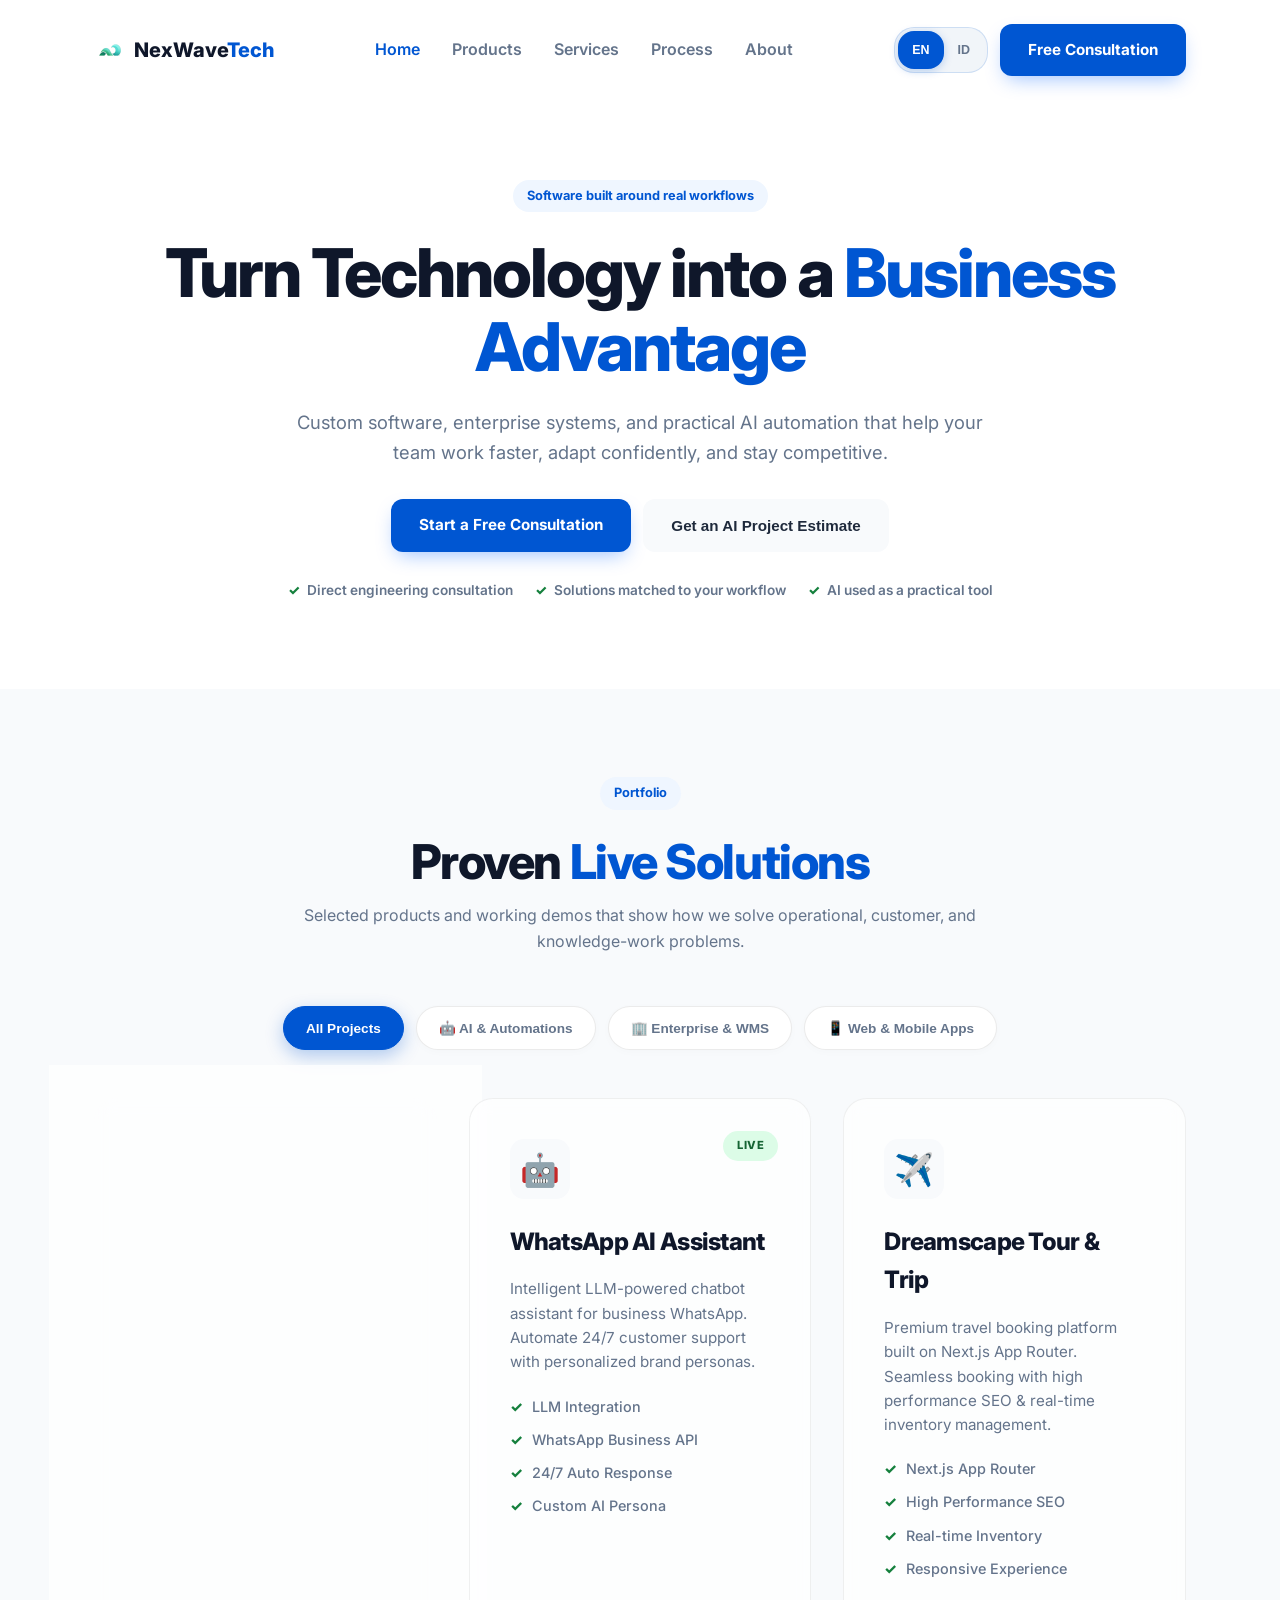
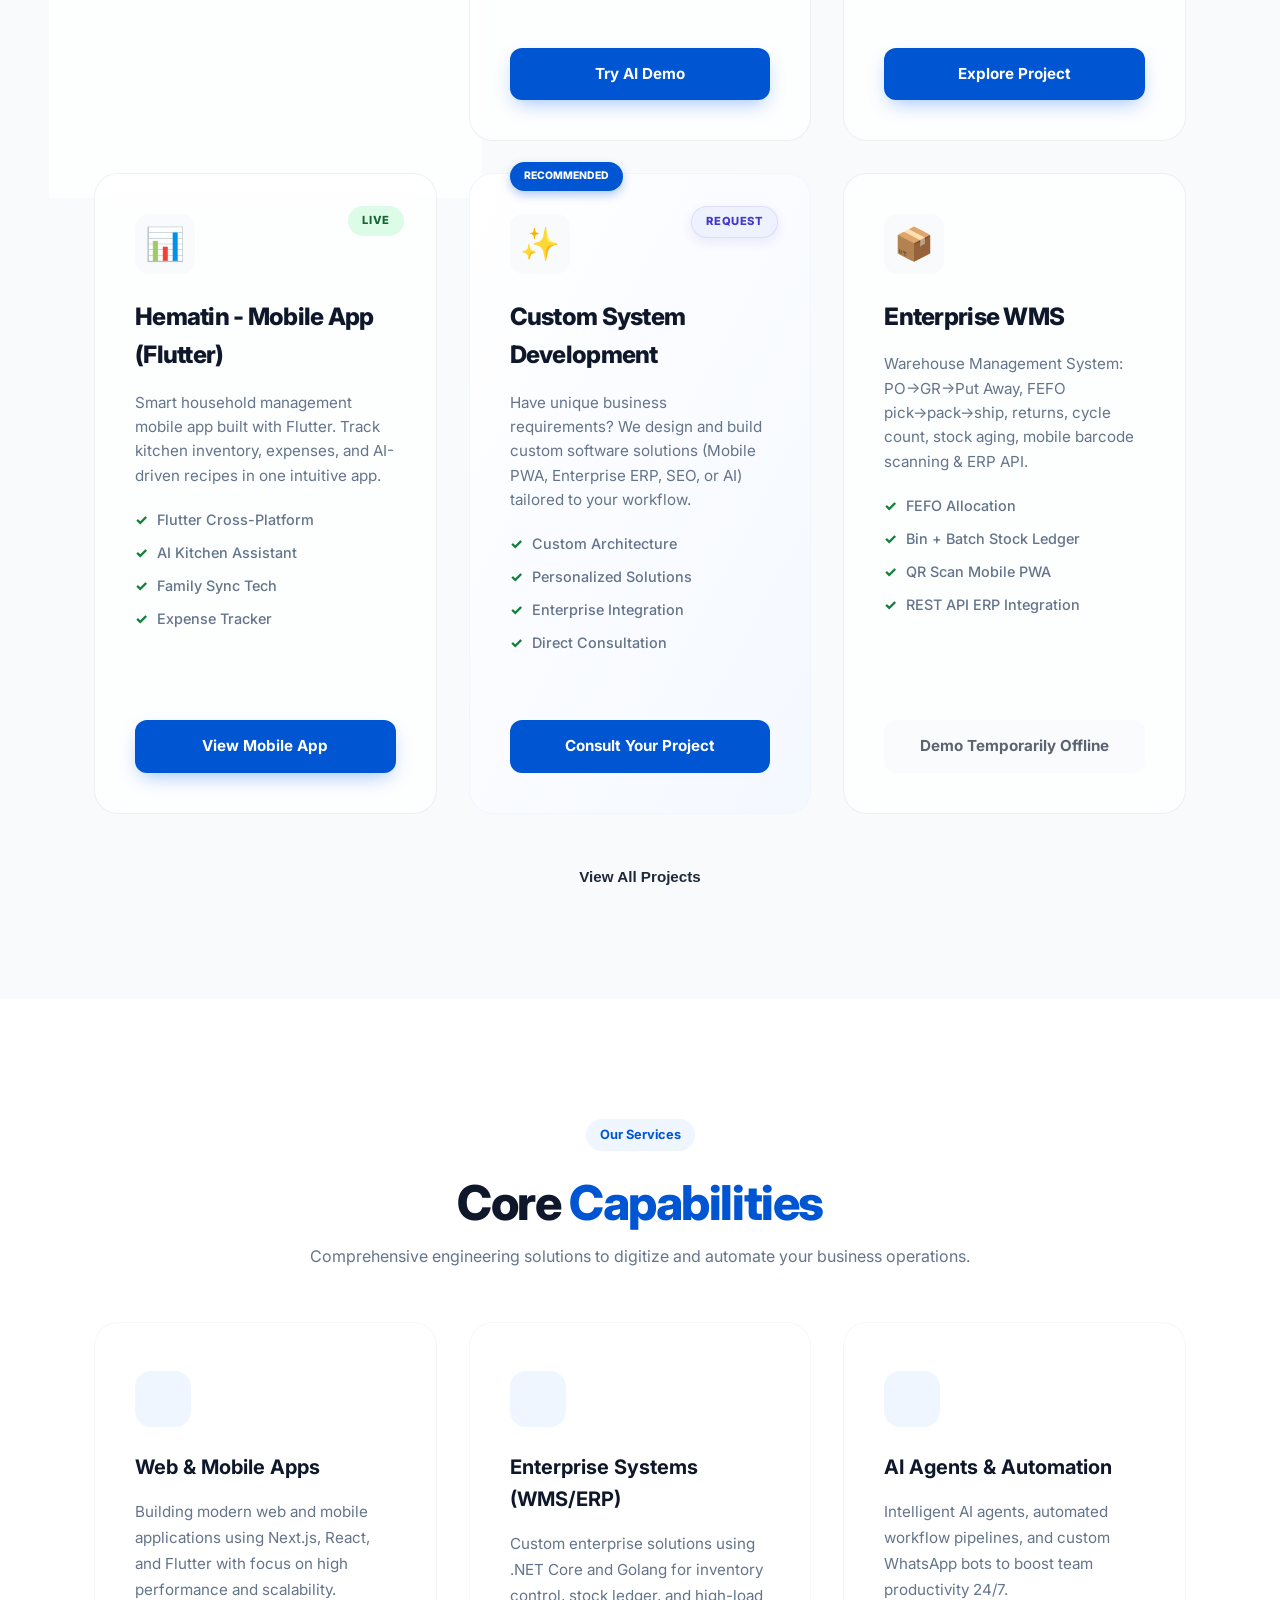
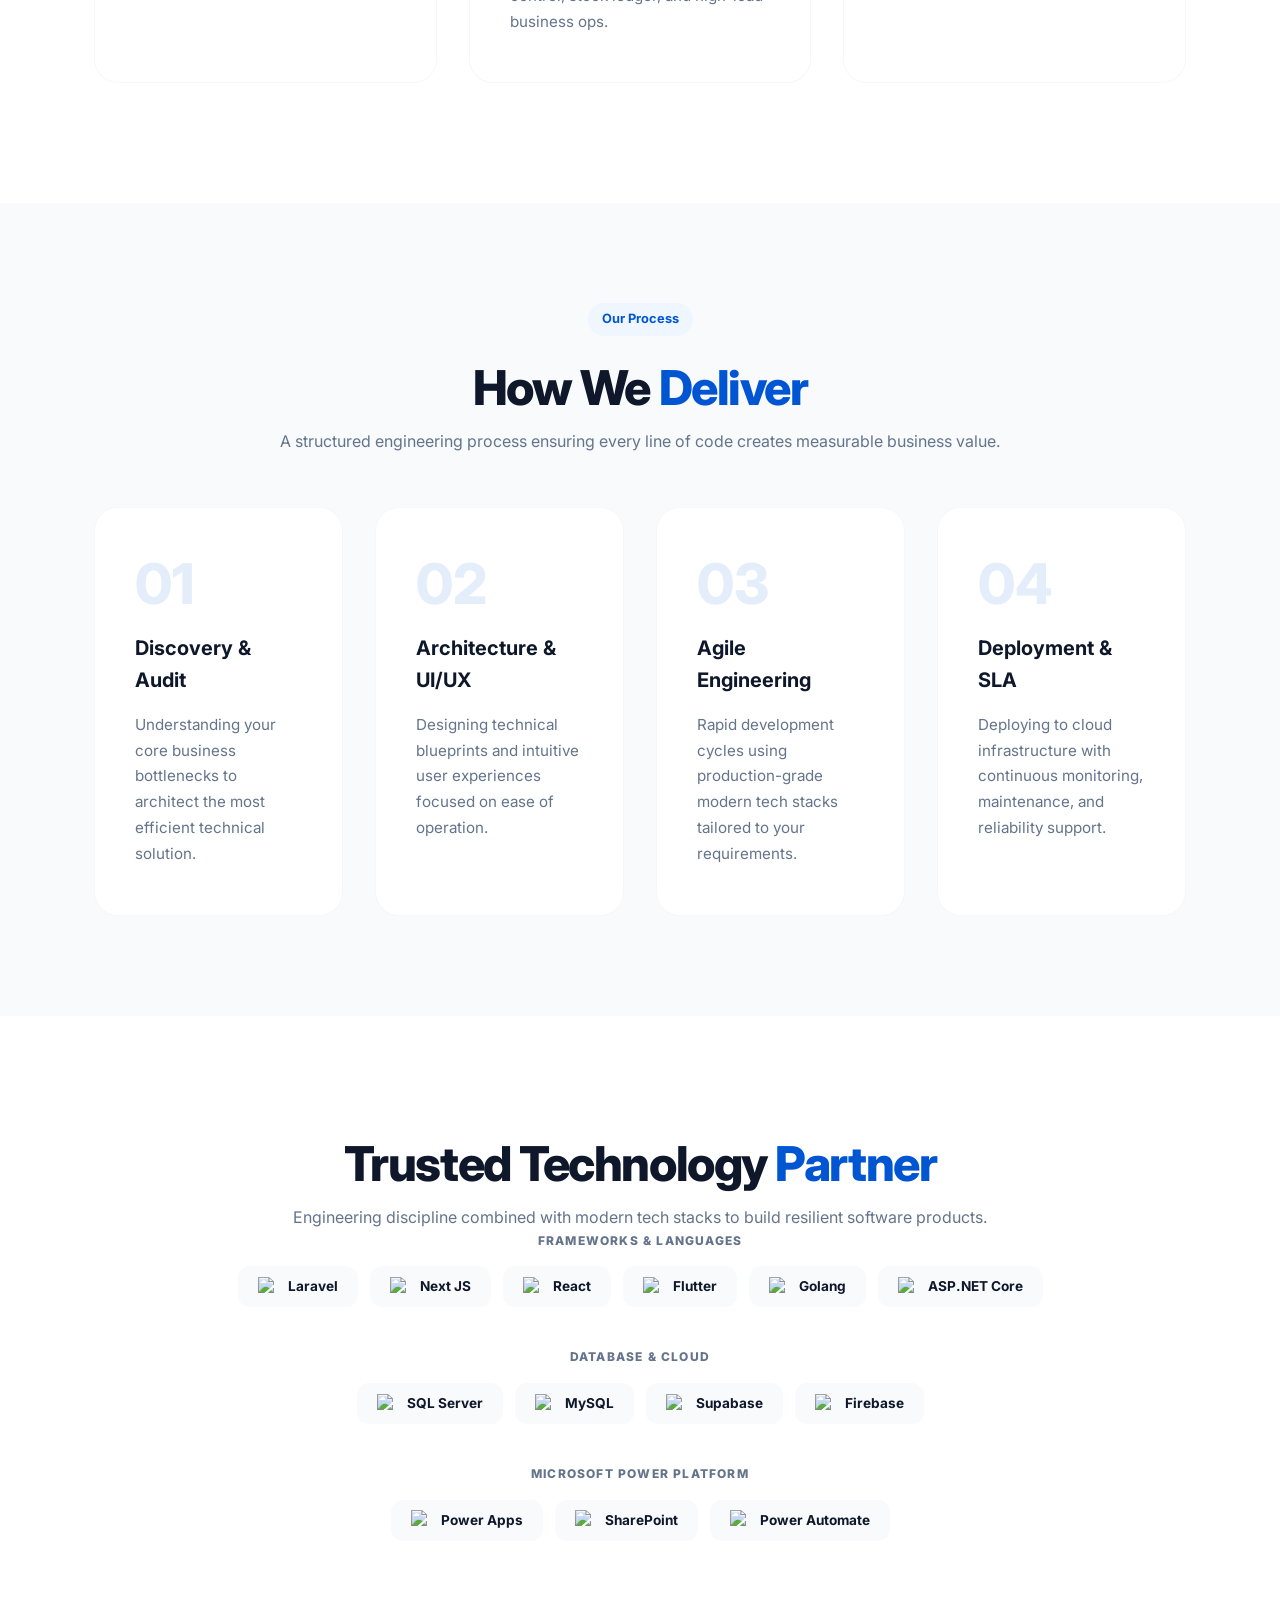
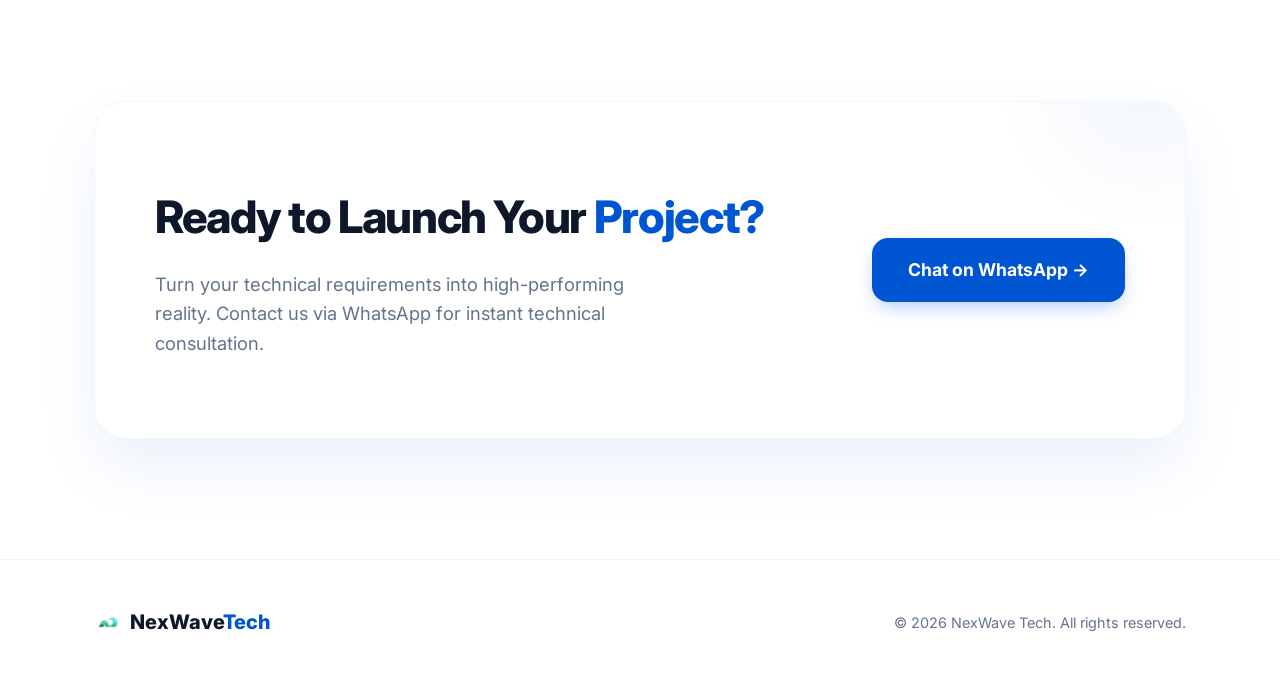
==== commit 8564d8dc: "chore(contact): update WhatsApp phone number to +62 856-2453-8522" ====
--- a/index.html
+++ b/index.html
@@ -370,9 +370,9 @@
             if (event) event.preventDefault();
             if (type === 'wa') {
                 const country = '62';
-                const num1 = '812';
-                const num2 = '2229';
-                const num3 = '7568';
+                const num1 = '856';
+                const num2 = '2453';
+                const num3 = '8522';
                 let url = 'https://wa.me/' + country + num1 + num2 + num3;
                 if (text) {
                     url += '?text=' + encodeURIComponent(text);
